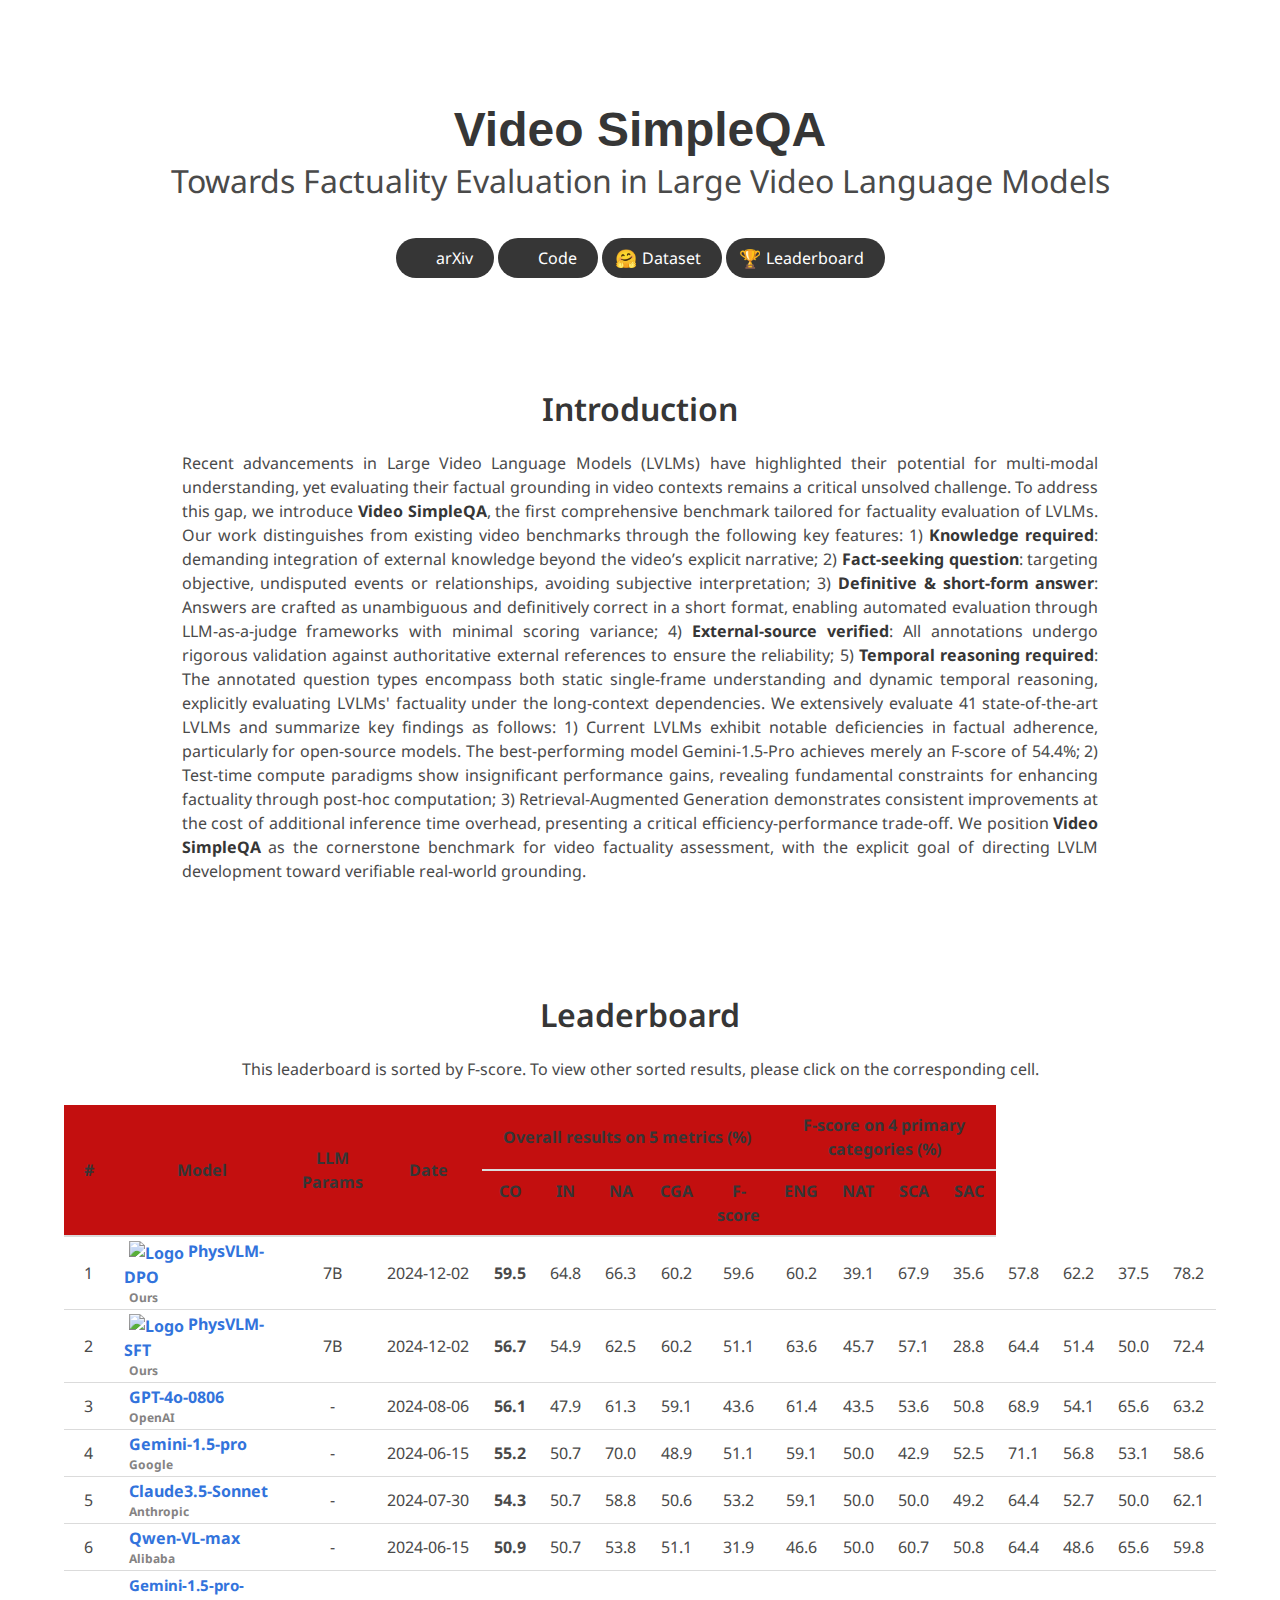
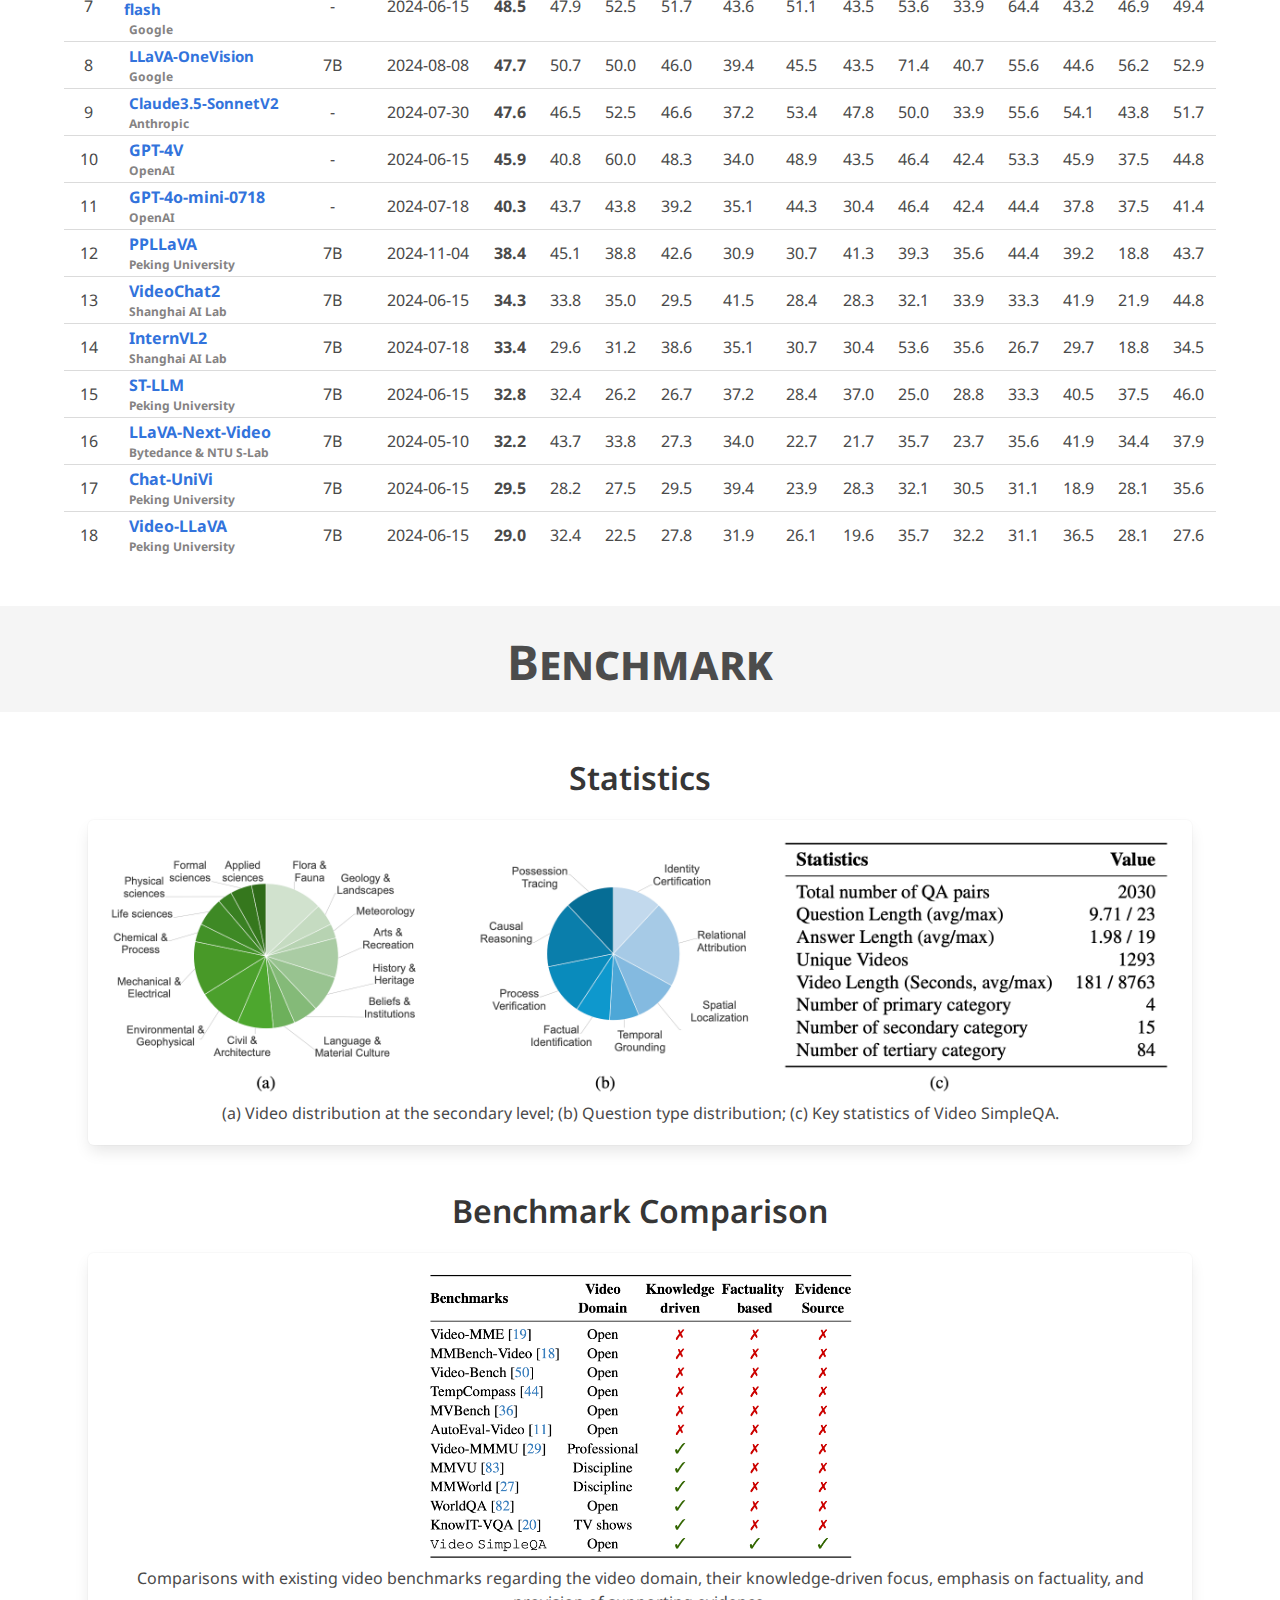
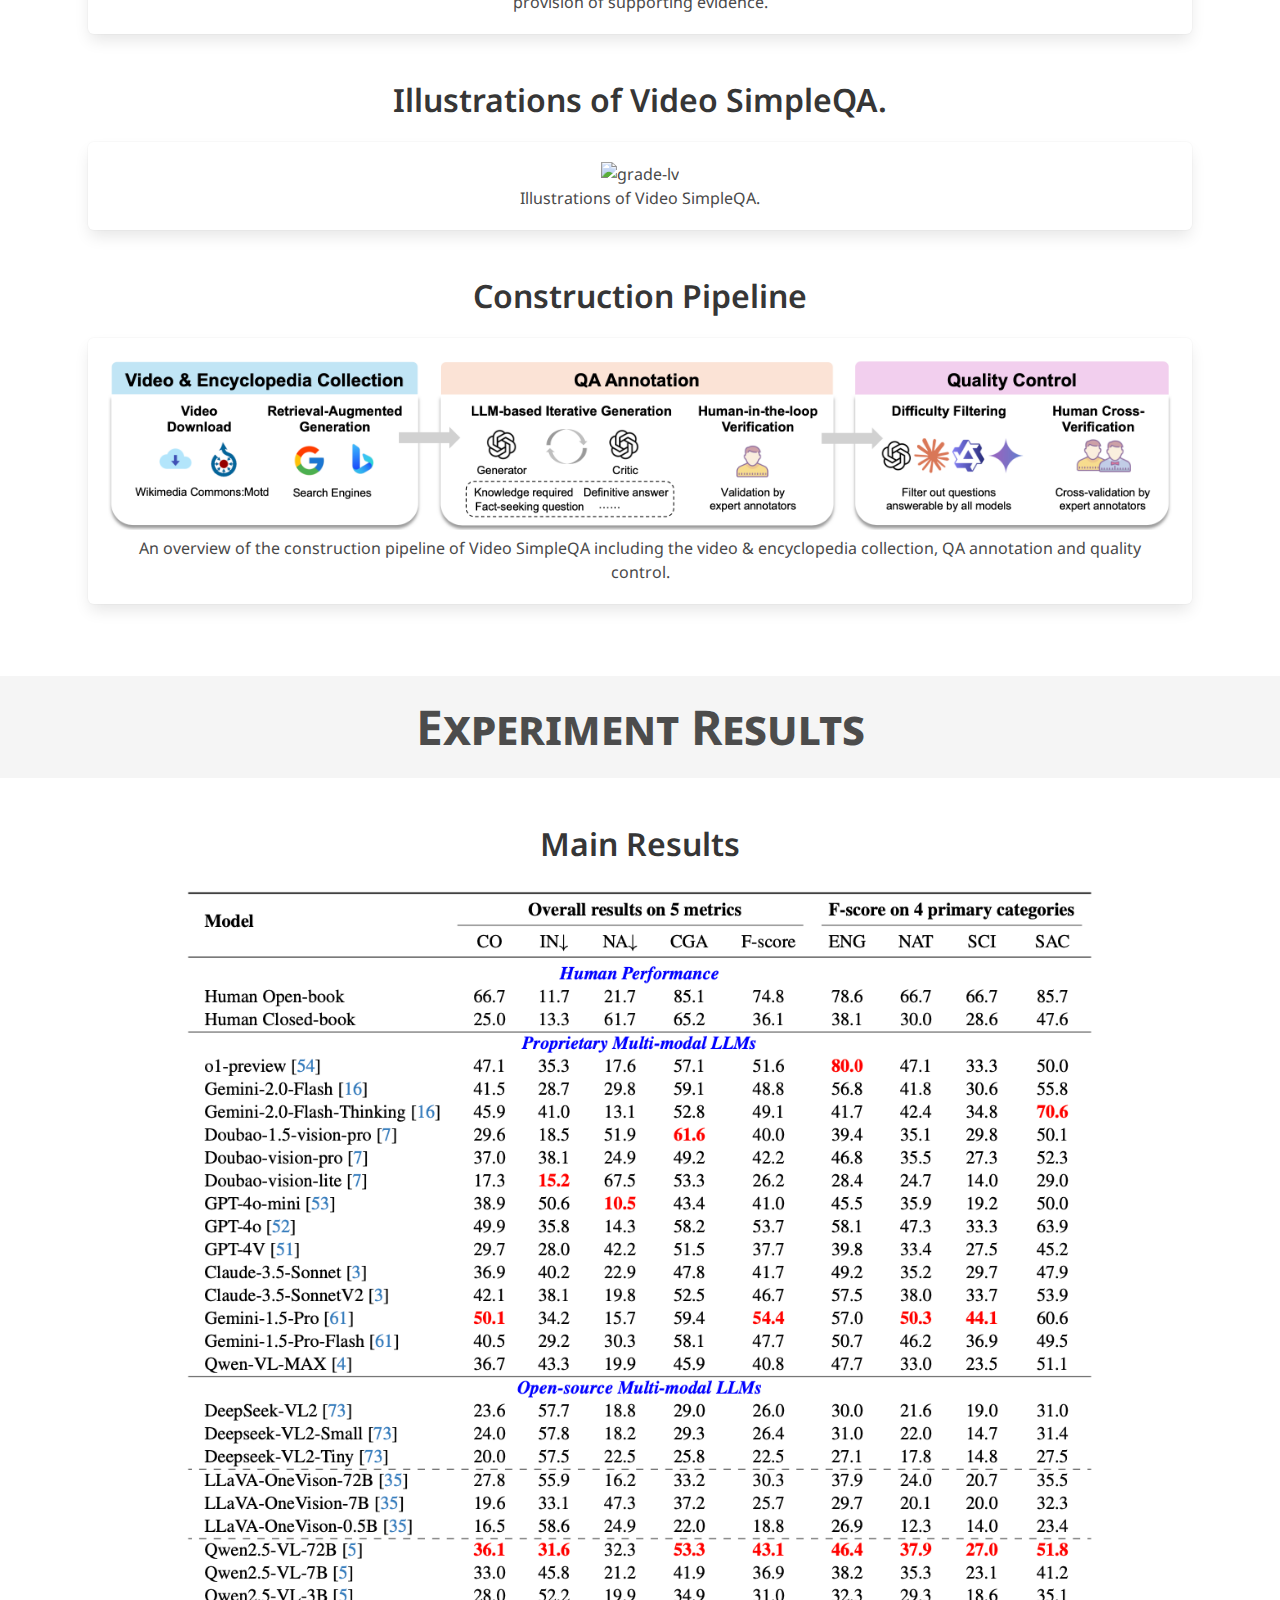
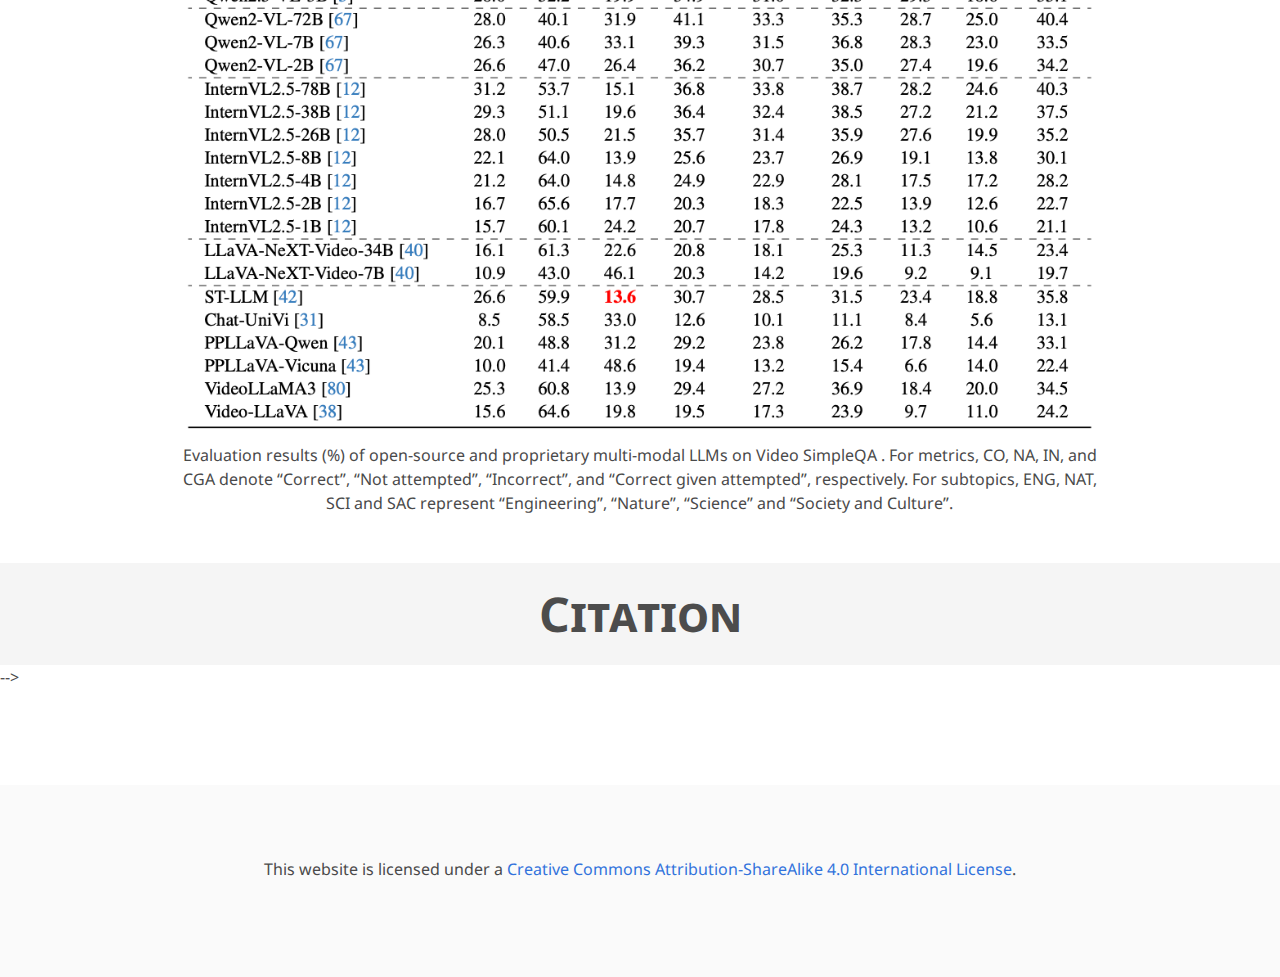
==== index.html @ e90b42a5 "Update" ====
<!DOCTYPE html>
<html>
<head>
  <meta charset="UTF-8">
  <meta name="viewport" content="width=device-width, initial-scale=1.0">
  <title> Video SimpleQA </title>

  <!-- <link rel="icon" href="./static/images/video-mme.png"> -->

  <link href="https://fonts.googleapis.com/css?family=Google+Sans|Noto+Sans|Castoro" rel="stylesheet">

  <link rel="stylesheet" href="./static/css/bulma.min.css">
  <link rel="stylesheet" href="./static/css/bulma-carousel.min.css">
  <link rel="stylesheet" href="./static/css/bulma-slider.min.css">
  <link rel="stylesheet" href="./static/css/fontawesome.all.min.css">
  <link rel="stylesheet" href="https://cdn.jsdelivr.net/gh/jpswalsh/academicons@1/css/academicons.min.css">
  <link rel="stylesheet" href="./static/css/index.css">
  <link rel="stylesheet" href="./static/css/leaderboard.css">
  <link rel="stylesheet" href="./static/css/video-player.css">

  <!-- <link href="https://unpkg.com/tabulator-tables@5.5.2/dist/css/tabulator_bulma.min.css" rel="stylesheet">
  <script type="text/javascript" src="https://unpkg.com/tabulator-tables@5.5.2/dist/js/tabulator.min.js"></script> -->
  <script type="text/javascript" src="static/js/sort-table.js" defer></script>

  <script src="https://ajax.googleapis.com/ajax/libs/jquery/3.5.1/jquery.min.js"></script>
  <script defer src="./static/js/fontawesome.all.min.js"></script>
  <script src="./static/js/bulma-carousel.min.js"></script>
  <script src="./static/js/bulma-slider.min.js"></script>
  <script src="./static/js/explorer-index.js"></script>
  <script src="./static/js/question_card.js"></script>

  <script src="./static/js/leaderboard_testmini.js"></script>  
  <script src="./data/results/output_folders.js" defer></script>
  <script src="./data/results/model_scores.js" defer></script>

  <script src="./visualizer/data/data_public.js" defer></script>

  <script type="text/javascript" src="./static/js/echarts.min.js"></script>
  <script src="./static/js/circle.js"></script>

  <style>
    .no-sort {
        cursor: default;
        pointer-events: none;
        background-image: none !important; /* Remove the sort arrow */
    }
    thead th {
        /* background-color: #f2f2f2; First level header background */
        background-color: #c30f0f;
    }
    .header-level-2 {
        background-color: #e6f7ff; /* Second level header background */
    }
    .header-level-3 {
        background-color: #d9f2d9; /* Third level header background */
    }
    .header-level-4 {
        background-color: #ffcce0; /* Fourth level header background */
    }
  </style>

</head>
<body>

  

<nav class="navbar" role="navigation" aria-label="main navigation">
  <div class="navbar-brand">
    <a role="button" class="navbar-burger" aria-label="menu" aria-expanded="false">
      <span aria-hidden="true"></span>
      <span aria-hidden="true"></span>
      <span aria-hidden="true"></span>
    </a>
  </div>
  <!-- <div class="navbar-menu">
    <div class="navbar-start" style="flex-grow: 1; justify-content: center;">

      <div class="navbar-item has-dropdown is-hoverable">
        <p style="font-size:18px; display: inline; margin-right: -2px; margin-top: 12px;">🔥</p>
        <a class="navbar-link">
          More Research
        </a>
      </div>
    </div>

  </div> -->
</nav>


<section class="hero">
  <div class="hero-body">
    <div class="container is-max-desktop">
      <div class="columns is-centered">
        <div class="column has-text-centered">
          <h1 class="title is-1 publication-title is-bold">
            <!-- <img src="static/images/video-mme.png" style="width:1.6em;vertical-align: middle" alt="Logo"/> -->
            <span class="longdocurl" style="vertical-align: middle">Video SimpleQA</span>
            </h1>
          <h2 class="subtitle is-3 publication-subtitle", style="margin-bottom: 20px;">
            Towards Factuality Evaluation in Large Video Language Models
          </h2>
          
          <!-- <div class="is-size-5 publication-authors", style="width: 80%; margin: 20px auto;", >
            <span class="author-block", style="font-size:24px"><a href="https://github.com/BradyFU/Video-MME">Video-MME Team</a></span>

        </div> -->

          <div class="is-size-5 publication-authors">
            <!-- <span class="author-block"><sup style="color:#6fbf73;">1</sup>USTC,</span>
            <span class="author-block"><sup style="color:#ed4b82">2</sup>XMU,</span>
            <span class="author-block"><sup style="color:#9400D3">3</sup>HKU,</span>
            <span class="author-block"><sup style="color:#ffac33">4</sup>PKU,</span>
            <span class="author-block"><sup style="color:#18acfb">5</sup>CUHK,</span>
            <span class="author-block"><sup style="color:#33ffd6">6</sup>ECNU</span><br> -->
            <!-- <span class="paper-block"><b style="color:#f41c1c">ICLR 2024 Oral</b> (85 in 7304, 1.2%)</span> -->
          </div>

          <div class="column has-text-centered">
            <div class="publication-links">
              <!-- PDF Link. -->
              <span class="link-block">
                <a href="https://videosimpleqa.github.io/"
                   class="external-link button is-normal is-rounded is-dark">
                <!-- <a href="https://lupantech.github.io/papers/arxiv23_mathvista.pdf"
                   class="external-link button is-normal is-rounded is-dark"> -->
                  <span class="icon">
                      <i class="ai ai-arxiv"></i>
                  </span>
                  <span>arXiv</span>
                </a>
              </span>
              <!-- Code Link. -->
              <span class="link-block">
                <a href="https://videosimpleqa.github.io/"
                   class="external-link button is-normal is-rounded is-dark">
                  <span class="icon">
                      <i class="fab fa-github"></i>
                  </span>
                  <span>Code</span>
                  </a>
              </span>
              <!-- Dataset Link. -->
              <span class="link-block">
                <a href="https://huggingface.co/datasets/VideoSimpleQA/VideoSimpleQA"
                   class="external-link button is-normal is-rounded is-dark">
                  <span class="icon">
                      <!-- <i class="far fa-images"></i> -->
                      <p style="font-size:18px">🤗</p>
                  </span>
                  <span>Dataset</span>
                </a>
              </span> 
              <!-- Leaderboard Link. -->
              <span class="link-block">
                <a href="#leaderboard"
                   class="external-link button is-normal is-rounded is-dark">
                  <span class="icon">
                      <p style="font-size:18px">🏆</p>
                  </span>
                  <span>Leaderboard</span>
                </a>
              </span>

            </div>

          </div>
        </div>
      </div>
    </div>
  </div>
</section>


<!-- Introduction -->
<section class="section">
  <div class="container" style="margin-bottom: 2vh;">
    <div class="columns is-centered has-text-centered">
      <div class="column is-four-fifths">
        <h2 class="title is-3">Introduction</h2>
        <div class="content has-text-justified">
          Recent advancements in Large Video Language Models (LVLMs) have highlighted their potential for multi-modal understanding, yet evaluating their factual grounding in video contexts remains a critical unsolved challenge. To address this gap, we introduce <strong>Video SimpleQA</strong>, the first comprehensive benchmark tailored for factuality evaluation of LVLMs. Our work distinguishes from existing video benchmarks through the following key features: 1) <strong>Knowledge required</strong>:  demanding integration of external knowledge beyond the video’s explicit narrative; 2) <strong>Fact-seeking question</strong>: targeting objective, undisputed events or relationships, avoiding subjective interpretation; 3) <strong>Definitive & short-form answer</strong>: Answers are crafted as unambiguous and definitively correct in a short format, enabling automated evaluation through LLM-as-a-judge frameworks with minimal scoring variance; 4) <strong>External-source verified</strong>: All annotations undergo rigorous validation against authoritative external references to ensure the reliability; 5) <strong>Temporal reasoning required</strong>: The annotated question types encompass both static single-frame understanding and dynamic temporal reasoning, explicitly evaluating LVLMs' factuality under the long-context dependencies. We extensively evaluate 41 state-of-the-art LVLMs and summarize key findings as follows: 1) Current LVLMs exhibit notable deficiencies in factual adherence, particularly for open-source models. The best-performing model Gemini-1.5-Pro achieves merely an F-score of 54.4%; 2) Test-time compute paradigms show insignificant performance gains, revealing fundamental constraints for enhancing factuality through post-hoc computation; 3) Retrieval-Augmented Generation demonstrates consistent improvements at the cost of additional inference time overhead, presenting a critical efficiency-performance trade-off. We position <strong>Video SimpleQA</strong> as the cornerstone benchmark for video factuality assessment, with the explicit goal of directing LVLM development toward verifiable real-world grounding.
        </div>
      </div>
    </div>
</div>
</section>

<script>
  document.addEventListener("DOMContentLoaded", function() {
    updateRowNumbers();
    document.querySelector("#results").addEventListener("click", updateRowNumbers);
  });

  function updateRowNumbers() {
    const rows = document.querySelectorAll("#results tbody tr");
    rows.forEach((row, index) => {
      row.querySelector("td").innerText = index + 1;
    });
  }
</script>

<!-- Leaderboard -->
<section class="section">
  <div class="container">
    
    <div class="columns is-centered">
      <div class="column is-full has-text-centered content">

        <h2 class="title is-3" id="leaderboard">Leaderboard</h2>
        <div class="content">
            <p>
              This leaderboard is sorted by F-score. To view other sorted results, please click on the corresponding cell.
            </p>
          </div>

          <table class="js-sort-table" id="results" style="margin-left: auto; margin-right: auto;">
            <thead>
              <tr>
                <th rowspan="2" class="no-sort" style="vertical-align: middle; width: 50px;" data-js-sort-colNum="none"><strong>#</strong></th>
                <th rowspan="2" class="no-sort" style="vertical-align: middle; width: 180px;" data-js-sort-colNum="none"><strong>Model</strong></th>
                <th rowspan="2" class="no-sort" style="vertical-align: middle; width: 50px;" data-js-sort-colNum="none"><strong>LLM <br>Params</strong></th>
                <th rowspan="2" class="no-sort" style="vertical-align: middle; width: 110px;" data-js-sort-colNum="none"><strong>Date</strong></th>
                <th colspan="5" style="vertical-align: middle; width: 300px;" data-js-sort-colNum="none"><strong>Overall results on 5 metrics  (%)</strong></th>
                <th colspan="4" style="vertical-align: middle; width: 300px;" data-js-sort-colNum="none"><strong>F-score on 4 primary categories (%)</strong></th> 
              </tr>
              <tr>
                <th data-js-sort-colNum="4"><strong>CO</strong></th>
                <th data-js-sort-colNum="5"><strong>IN</strong></th>
                <th data-js-sort-colNum="6"><strong>NA</strong></th>
                <th data-js-sort-colNum="7"><strong>CGA</strong></th>
                <th data-js-sort-colNum="8"><strong>F-score</strong></th>
                <th data-js-sort-colNum="9"><strong>ENG</strong></th>
                <th data-js-sort-colNum="10"><strong>NAT</strong></th>
                <th data-js-sort-colNum="11"><strong>SCA</strong></th>
                <th data-js-sort-colNum="12"><strong>SAC</strong></th>
              </tr>
            </thead>
            <tbody>
              <tr>
                <td style="vertical-align: middle;"></td>
                <td style="text-align: left; padding: 2px 10px;">
                  <b class="">
                    <a href="https://github.com/PhysGame/PhysGame" class="ext-link" style="font-size: 16px; margin-left: 5px;">  <img src="static/images/logo2.png" style="width:1.5em;vertical-align: middle" alt="Logo"/> PhysVLM-DPO</a>
                    <p style="font-size: 12px; margin-left: 5px; color: #858383;">Ours</p>
                  </b>
                </td>
                <td style="vertical-align: middle;"> 7B </td>
                <td style="vertical-align: middle;">2024-12-02</td>
                <td style="vertical-align: middle;"><b class="">59.5</b></td>
                <td style="vertical-align: middle;">64.8</td>
                <td style="vertical-align: middle;">66.3</td>
                <td style="vertical-align: middle;">60.2</td>
                <td style="vertical-align: middle;">59.6</td>
                <td style="vertical-align: middle;">60.2</td>
                <td style="vertical-align: middle;">39.1</td> 
                <td style="vertical-align: middle;">67.9</td>
                <td style="vertical-align: middle;">35.6</td>
                <td style="vertical-align: middle;">57.8</td>
                <td style="vertical-align: middle;">62.2</td>
                <td style="vertical-align: middle;">37.5</td>
                <td style="vertical-align: middle;">78.2</td>                                 
              </tr>

              <tr>
                <td style="vertical-align: middle;"></td>
                <td style="text-align: left; padding: 2px 10px;">
                  <b class="">
                    <a href="https://github.com/PhysGame/PhysGame" class="ext-link" style="font-size: 16px; margin-left: 5px;"> <img src="static/images/logo3.png" style="width:1.5em;vertical-align: middle" alt="Logo"/> PhysVLM-SFT</a>
                    <p style="font-size: 12px; margin-left: 5px; color: #858383;">Ours</p>
                  </b>
                </td>
                <td style="vertical-align: middle;"> 7B </td>
                <td style="vertical-align: middle;">2024-12-02</td>
                <td style="vertical-align: middle;"><b class="">56.7</b></td>
                <td style="vertical-align: middle;">54.9</td>
                <td style="vertical-align: middle;">62.5</td>
                <td style="vertical-align: middle;">60.2</td>
                <td style="vertical-align: middle;">51.1</td>
                <td style="vertical-align: middle;">63.6</td>
                <td style="vertical-align: middle;">45.7</td> 
                <td style="vertical-align: middle;">57.1</td>
                <td style="vertical-align: middle;">28.8</td>
                <td style="vertical-align: middle;">64.4</td>
                <td style="vertical-align: middle;">51.4</td>
                <td style="vertical-align: middle;">50.0</td>
                <td style="vertical-align: middle;">72.4</td>                                 
              </tr>

              <tr>
                <td style="vertical-align: middle;"></td>
                <td style="text-align: left; padding: 2px 10px;"><b class=""><a href="https://openai.com/index/hello-gpt-4o/" class="ext-link" style="font-size: 16px; margin-left: 5px;">GPT-4o-0806
                  <p style="font-size: 12px; margin-left: 5px; color: #858383;">OpenAI</p>
                </a></b></td>
                <td style="vertical-align: middle;">- </td>
                <td style="vertical-align: middle;">2024-08-06</td>
                <td style="vertical-align: middle;"><b class="">56.1</b></td>
                <td style="vertical-align: middle;">47.9</td>
                <td style="vertical-align: middle;">61.3</td>
                <td style="vertical-align: middle;">59.1</td>
                <td style="vertical-align: middle;">43.6</td>
                <td style="vertical-align: middle;">61.4</td>
                <td style="vertical-align: middle;">43.5</td> 
                <td style="vertical-align: middle;">53.6</td>
                <td style="vertical-align: middle;">50.8</td>
                <td style="vertical-align: middle;">68.9</td>
                <td style="vertical-align: middle;">54.1</td>
                <td style="vertical-align: middle;">65.6</td>
                <td style="vertical-align: middle;">63.2</td>                          
              </tr>

              <tr>
                <td style="vertical-align: middle;"></td>
                <td style="text-align: left; padding: 2px 10px;"><b class=""><a href="https://storage.googleapis.com/deepmind-media/gemini/gemini_v1_5_report.pdf" class="ext-link" style="font-size: 16px; margin-left: 5px;">Gemini-1.5-pro
                  <p style="font-size: 12px; margin-left: 5px; color: #858383;">Google</p>
                </a></b></td>
                <td style="vertical-align: middle;">- </td>
                <td style="vertical-align: middle;">2024-06-15</td>
                <td style="vertical-align: middle;"><b class="">55.2</b></td>
                <td style="vertical-align: middle;">50.7</td>
                <td style="vertical-align: middle;">70.0</td>
                <td style="vertical-align: middle;">48.9</td>
                <td style="vertical-align: middle;">51.1</td>
                <td style="vertical-align: middle;">59.1</td>
                <td style="vertical-align: middle;">50.0</td> 
                <td style="vertical-align: middle;">42.9</td>
                <td style="vertical-align: middle;">52.5</td>
                <td style="vertical-align: middle;">71.1</td>
                <td style="vertical-align: middle;">56.8</td>
                <td style="vertical-align: middle;">53.1</td>
                <td style="vertical-align: middle;">58.6</td>                          
              </tr>

              <tr>
                <td style="vertical-align: middle;"></td>
                <td style="text-align: left; padding: 2px 10px;">
                  <b class="">
                    <a href="https://www.anthropic.com/news/claude-3-5-sonnet" class="ext-link" style="font-size: 16px; margin-left: 5px;">Claude3.5-Sonnet</a>
                    <p style="font-size: 12px; margin-left: 5px; color: #858383;">Anthropic</p>
                  </b>
                </td>
                <td style="vertical-align: middle;">- </td>
                <td style="vertical-align: middle;">2024-07-30</td>
                <td style="vertical-align: middle;"><b class="">54.3</b></td>
                <td style="vertical-align: middle;">50.7</td>
                <td style="vertical-align: middle;">58.8</td>
                <td style="vertical-align: middle;">50.6</td>
                <td style="vertical-align: middle;">53.2</td>
                <td style="vertical-align: middle;">59.1</td>
                <td style="vertical-align: middle;">50.0</td> 
                <td style="vertical-align: middle;">50.0</td>
                <td style="vertical-align: middle;">49.2</td>
                <td style="vertical-align: middle;">64.4</td>
                <td style="vertical-align: middle;">52.7</td>
                <td style="vertical-align: middle;">50.0</td>
                <td style="vertical-align: middle;">62.1</td>                                 
              </tr>

              <tr>
                <td style="vertical-align: middle;"></td>
                <td style="text-align: left; padding: 2px 10px;">
                  <b class="">
                    <a href="https://github.com/QwenLM/Qwen-VL" class="ext-link" style="font-size: 16px; margin-left: 5px;">Qwen-VL-max</a>
                    <p style="font-size: 12px; margin-left: 5px; color: #858383;">Alibaba</p>
                  </b>
                </td>
                <td style="vertical-align: middle;">- </td>
                <td style="vertical-align: middle;">2024-06-15</td>
                <td style="vertical-align: middle;"><b class="">50.9</b></td>
                <td style="vertical-align: middle;">50.7</td>
                <td style="vertical-align: middle;">53.8</td>
                <td style="vertical-align: middle;">51.1</td>
                <td style="vertical-align: middle;">31.9</td>
                <td style="vertical-align: middle;">46.6</td>
                <td style="vertical-align: middle;">50.0</td> 
                <td style="vertical-align: middle;">60.7</td>
                <td style="vertical-align: middle;">50.8</td>
                <td style="vertical-align: middle;">64.4</td>
                <td style="vertical-align: middle;">48.6</td>
                <td style="vertical-align: middle;">65.6</td>
                <td style="vertical-align: middle;">59.8</td>                                 
              </tr>
          
              <tr>
                <td style="vertical-align: middle;"></td>
                <td style="text-align: left; padding: 2px 10px;">
                  <b class="">
                    <a href="https://storage.googleapis.com/deepmind-media/gemini/gemini_v1_5_report.pdf" class="ext-link" style="font-size: 15px; margin-left: 5px;">Gemini-1.5-pro-flash</a>
                    <p style="font-size: 12px; margin-left: 5px; color: #858383;">Google</p>
                  </b>
                </td>
                <td style="vertical-align: middle;">- </td>
                <td style="vertical-align: middle;">2024-06-15</td>
                <td style="vertical-align: middle;"><b class="">48.5</b></td>
                <td style="vertical-align: middle;">47.9</td>
                <td style="vertical-align: middle;">52.5</td>
                <td style="vertical-align: middle;">51.7</td>
                <td style="vertical-align: middle;">43.6</td>
                <td style="vertical-align: middle;">51.1</td>
                <td style="vertical-align: middle;">43.5</td> 
                <td style="vertical-align: middle;">53.6</td>
                <td style="vertical-align: middle;">33.9</td>
                <td style="vertical-align: middle;">64.4</td>
                <td style="vertical-align: middle;">43.2</td>
                <td style="vertical-align: middle;">46.9</td>
                <td style="vertical-align: middle;">49.4</td>                                 
              </tr>

              <tr>
                <td style="vertical-align: middle;"></td>
                <td style="text-align: left; padding: 2px 10px;">
                  <b class="">
                    <a href="https://arxiv.org/pdf/2408.03326" class="ext-link" style="font-size: 15px; margin-left: 5px;">LLaVA-OneVision</a>
                    <p style="font-size: 12px; margin-left: 5px; color: #858383;">Google</p>
                  </b>
                </td>
                <td style="vertical-align: middle;">7B</td>
                <td style="vertical-align: middle;">2024-08-08</td>
                <td style="vertical-align: middle;"><b class="">47.7</b></td>
                <td style="vertical-align: middle;">50.7</td>
                <td style="vertical-align: middle;">50.0</td>
                <td style="vertical-align: middle;">46.0</td>
                <td style="vertical-align: middle;">39.4</td>
                <td style="vertical-align: middle;">45.5</td>
                <td style="vertical-align: middle;">43.5</td> 
                <td style="vertical-align: middle;">71.4</td>
                <td style="vertical-align: middle;">40.7</td>
                <td style="vertical-align: middle;">55.6</td>
                <td style="vertical-align: middle;">44.6</td>
                <td style="vertical-align: middle;">56.2</td>
                <td style="vertical-align: middle;">52.9</td>                                 
              </tr>

              <tr>
                <td style="vertical-align: middle;"></td>
                <td style="text-align: left; padding: 2px 10px;">
                  <b class="">
                    <a href="https://www.anthropic.com/news/claude-3-5-sonnet" class="ext-link" style="font-size: 15px; margin-left: 5px;">Claude3.5-SonnetV2</a>
                    <p style="font-size: 12px; margin-left: 5px; color: #858383;">Anthropic</p>
                  </b>
                </td>
                <td style="vertical-align: middle;">- </td>
                <td style="vertical-align: middle;">2024-07-30</td>
                <td style="vertical-align: middle;"><b class="">47.6</b></td>
                <td style="vertical-align: middle;">46.5</td>
                <td style="vertical-align: middle;">52.5</td>
                <td style="vertical-align: middle;">46.6</td>
                <td style="vertical-align: middle;">37.2</td>
                <td style="vertical-align: middle;">53.4</td>
                <td style="vertical-align: middle;">47.8</td> 
                <td style="vertical-align: middle;">50.0</td>
                <td style="vertical-align: middle;">33.9</td>
                <td style="vertical-align: middle;">55.6</td>
                <td style="vertical-align: middle;">54.1</td>
                <td style="vertical-align: middle;">43.8</td>
                <td style="vertical-align: middle;">51.7</td>                                 
              </tr>

              <tr>
                <td style="vertical-align: middle;"></td>
                <td style="text-align: left; padding: 2px 10px;">
                  <b class="">
                    <a href="https://openai.com/index/gpt-4v-system-card/" class="ext-link" style="font-size: 16px; margin-left: 5px;">GPT-4V</a>
                    <p style="font-size: 12px; margin-left: 5px; color: #858383;">OpenAI</p>
                  </b>
                </td>
                <td style="vertical-align: middle;">- </td>
                <td style="vertical-align: middle;">2024-06-15</td>
                <td style="vertical-align: middle;"><b class="">45.9</b></td>
                <td style="vertical-align: middle;">40.8</td>
                <td style="vertical-align: middle;">60.0</td>
                <td style="vertical-align: middle;">48.3</td>
                <td style="vertical-align: middle;">34.0</td>
                <td style="vertical-align: middle;">48.9</td>
                <td style="vertical-align: middle;">43.5</td> 
                <td style="vertical-align: middle;">46.4</td>
                <td style="vertical-align: middle;">42.4</td>
                <td style="vertical-align: middle;">53.3</td>
                <td style="vertical-align: middle;">45.9</td>
                <td style="vertical-align: middle;">37.5</td>
                <td style="vertical-align: middle;">44.8</td>                                 
              </tr>

              <tr>
                <td style="vertical-align: middle;"></td>
                <td style="text-align: left; padding: 2px 10px;"><b class=""><a href="https://openai.com/index/hello-gpt-4o/" class="ext-link" style="font-size: 16px; margin-left: 5px;">GPT-4o-mini-0718
                  <p style="font-size: 12px; margin-left: 5px; color: #858383;">OpenAI</p>
                </a></b></td>
                <td style="vertical-align: middle;">- </td>
                <td style="vertical-align: middle;">2024-07-18</td>
                <td style="vertical-align: middle;"><b class="">40.3</b></td>
                <td style="vertical-align: middle;">43.7</td>
                <td style="vertical-align: middle;">43.8</td>
                <td style="vertical-align: middle;">39.2</td>
                <td style="vertical-align: middle;">35.1</td>
                <td style="vertical-align: middle;">44.3</td>
                <td style="vertical-align: middle;">30.4</td> 
                <td style="vertical-align: middle;">46.4</td>
                <td style="vertical-align: middle;">42.4</td>
                <td style="vertical-align: middle;">44.4</td>
                <td style="vertical-align: middle;">37.8</td>
                <td style="vertical-align: middle;">37.5</td>
                <td style="vertical-align: middle;">41.4</td>                          
              </tr>

              <tr>
                <td style="vertical-align: middle;"></td>
                <td style="text-align: left; padding: 2px 10px;"><b class=""><a href="https://github.com/farewellthree/PPLLaVA" class="ext-link" style="font-size: 16px; margin-left: 5px;">PPLLaVA
                  <p style="font-size: 12px; margin-left: 5px; color: #858383;">Peking University</p>
                </a></b></td>
                <td style="vertical-align: middle;">7B </td>
                <td style="vertical-align: middle;">2024-11-04</td>
                <td style="vertical-align: middle;"><b class="">38.4</b></td>
                <td style="vertical-align: middle;">45.1</td>
                <td style="vertical-align: middle;">38.8</td>
                <td style="vertical-align: middle;">42.6</td>
                <td style="vertical-align: middle;">30.9</td>
                <td style="vertical-align: middle;">30.7</td>
                <td style="vertical-align: middle;">41.3</td> 
                <td style="vertical-align: middle;">39.3</td>
                <td style="vertical-align: middle;">35.6</td>
                <td style="vertical-align: middle;">44.4</td>
                <td style="vertical-align: middle;">39.2</td>
                <td style="vertical-align: middle;">18.8</td>
                <td style="vertical-align: middle;">43.7</td>                          
              </tr>

              <tr>
                <td style="vertical-align: middle;"></td>
                <td style="text-align: left; padding: 2px 10px;"><b class=""><a href="https://github.com/OpenGVLab/Ask-Anything/tree/main/video_chat2" class="ext-link" style="font-size: 16px; margin-left: 5px;">VideoChat2
                  <p style="font-size: 12px; margin-left: 5px; color: #858383;">Shanghai AI Lab</p>
                </a></b></td>
                <td style="vertical-align: middle;">7B </td>
                <td style="vertical-align: middle;">2024-06-15</td>
                <td style="vertical-align: middle;"><b class="">34.3</b></td>
                <td style="vertical-align: middle;">33.8</td>
                <td style="vertical-align: middle;">35.0</td>
                <td style="vertical-align: middle;">29.5</td>
                <td style="vertical-align: middle;">41.5</td>
                <td style="vertical-align: middle;">28.4</td>
                <td style="vertical-align: middle;">28.3</td> 
                <td style="vertical-align: middle;">32.1</td>
                <td style="vertical-align: middle;">33.9</td>
                <td style="vertical-align: middle;">33.3</td>
                <td style="vertical-align: middle;">41.9</td>
                <td style="vertical-align: middle;">21.9</td>
                <td style="vertical-align: middle;">44.8</td>                          
              </tr>

              <tr>
                <td style="vertical-align: middle;"></td>
                <td style="text-align: left; padding: 2px 10px;"><b class=""><a href="https://github.com/OpenGVLab/InternVL" class="ext-link" style="font-size: 16px; margin-left: 5px;">InternVL2
                  <p style="font-size: 12px; margin-left: 5px; color: #858383;">Shanghai AI Lab</p>
                </a></b></td>
                <td style="vertical-align: middle;">7B </td>
                <td style="vertical-align: middle;">2024-07-18</td>
                <td style="vertical-align: middle;"><b class="">33.4</b></td>
                <td style="vertical-align: middle;">29.6</td>
                <td style="vertical-align: middle;">31.2</td>
                <td style="vertical-align: middle;">38.6</td>
                <td style="vertical-align: middle;">35.1</td>
                <td style="vertical-align: middle;">30.7</td>
                <td style="vertical-align: middle;">30.4</td> 
                <td style="vertical-align: middle;">53.6</td>
                <td style="vertical-align: middle;">35.6</td>
                <td style="vertical-align: middle;">26.7</td>
                <td style="vertical-align: middle;">29.7</td>
                <td style="vertical-align: middle;">18.8</td>
                <td style="vertical-align: middle;">34.5</td>                          
              </tr>

              <tr>
                <td style="vertical-align: middle;"></td>
                <td style="text-align: left; padding: 2px 10px;"><b class=""><a href="https://github.com/TencentARC/ST-LLM" class="ext-link" style="font-size: 16px; margin-left: 5px;">ST-LLM
                  <p style="font-size: 12px; margin-left: 5px; color: #858383;">Peking University</p>
                </a></b></td>
                <td style="vertical-align: middle;">7B </td>
                <td style="vertical-align: middle;">2024-06-15</td>
                <td style="vertical-align: middle;"><b class="">32.8</b></td>
                <td style="vertical-align: middle;">32.4</td>
                <td style="vertical-align: middle;">26.2</td>
                <td style="vertical-align: middle;">26.7</td>
                <td style="vertical-align: middle;">37.2</td>
                <td style="vertical-align: middle;">28.4</td>
                <td style="vertical-align: middle;">37.0</td> 
                <td style="vertical-align: middle;">25.0</td>
                <td style="vertical-align: middle;">28.8</td>
                <td style="vertical-align: middle;">33.3</td>
                <td style="vertical-align: middle;">40.5</td>
                <td style="vertical-align: middle;">37.5</td>
                <td style="vertical-align: middle;">46.0</td>                          
              </tr>

              <tr>
                <td style="vertical-align: middle;"></td>
                <td style="text-align: left; padding: 2px 10px;"><b class=""><a href="https://huggingface.co/lmms-lab/LLaVA-NeXT-Video-7B" class="ext-link" style="font-size: 16px; margin-left: 5px;">LLaVA-Next-Video
                  <p style="font-size: 12px; margin-left: 5px; color: #858383;">Bytedance & NTU S-Lab</p>
                </a></b></td>
                <td style="vertical-align: middle;">7B</td>
                <td style="vertical-align: middle;">2024-05-10</td>
                <td style="vertical-align: middle;"><b class="">32.2</b></td>
                <td style="vertical-align: middle;">43.7</td>
                <td style="vertical-align: middle;">33.8</td>
                <td style="vertical-align: middle;">27.3</td>
                <td style="vertical-align: middle;">34.0</td>
                <td style="vertical-align: middle;">22.7</td>
                <td style="vertical-align: middle;">21.7</td> 
                <td style="vertical-align: middle;">35.7</td>
                <td style="vertical-align: middle;">23.7</td>
                <td style="vertical-align: middle;">35.6</td>
                <td style="vertical-align: middle;">41.9</td>
                <td style="vertical-align: middle;">34.4</td>
                <td style="vertical-align: middle;">37.9</td>                          
              </tr>

              <tr>
                <td style="vertical-align: middle;"></td>
                <td style="text-align: left; padding: 2px 10px;"><b class=""><a href="https://github.com/PKU-YuanGroup/Chat-UniVi" class="ext-link" style="font-size: 16px; margin-left: 5px;">Chat-UniVi
                  <p style="font-size: 12px; margin-left: 5px; color: #858383;">Peking University</p>
                </a></b></td>
                <td style="vertical-align: middle;">7B</td>
                <td style="vertical-align: middle;">2024-06-15</td>
                <td style="vertical-align: middle;"><b class="">29.5</b></td>
                <td style="vertical-align: middle;">28.2</td>
                <td style="vertical-align: middle;">27.5</td>
                <td style="vertical-align: middle;">29.5</td>
                <td style="vertical-align: middle;">39.4</td>
                <td style="vertical-align: middle;">23.9</td>
                <td style="vertical-align: middle;">28.3</td> 
                <td style="vertical-align: middle;">32.1</td>
                <td style="vertical-align: middle;">30.5</td>
                <td style="vertical-align: middle;">31.1</td>
                <td style="vertical-align: middle;">18.9</td>
                <td style="vertical-align: middle;">28.1</td>
                <td style="vertical-align: middle;">35.6</td>                          
              </tr>

              <tr>
                <td style="vertical-align: middle;"></td>
                <td style="text-align: left; padding: 2px 10px;"><b class=""><a href="https://github.com/PKU-YuanGroup/Video-LLaVA" class="ext-link" style="font-size: 16px; margin-left: 5px;">Video-LLaVA
                  <p style="font-size: 12px; margin-left: 5px; color: #858383;">Peking University</p>
                </a></b></td>
                <td style="vertical-align: middle;">7B</td>
                <td style="vertical-align: middle;">2024-06-15</td>
                <td style="vertical-align: middle;"><b class="">29.0</b></td>
                <td style="vertical-align: middle;">32.4</td>
                <td style="vertical-align: middle;">22.5</td>
                <td style="vertical-align: middle;">27.8</td>
                <td style="vertical-align: middle;">31.9</td>
                <td style="vertical-align: middle;">26.1</td>
                <td style="vertical-align: middle;">19.6</td> 
                <td style="vertical-align: middle;">35.7</td>
                <td style="vertical-align: middle;">32.2</td>
                <td style="vertical-align: middle;">31.1</td>
                <td style="vertical-align: middle;">36.5</td>
                <td style="vertical-align: middle;">28.1</td>
                <td style="vertical-align: middle;">27.6</td>                          
              </tr>

          </tbody>                                                   
        </table> 

        </div>

      </div>
    </div>

  </div>
</section>

<!-- DATASET SECTION -->
<section class="hero is-light is-small">
  <div class="hero-body has-text-centered">
  <h1 class="title is-1 mathvista_other">
    <span class="mathvista_other" style="vertical-align: middle">Benchmark</span>
  </h1>
  </div>
</section>
            
<section class="section">
  <div class="container">
    <!-- Statistics -->
    <div class="columns is-centered">
      <div class="column has-text-centered">
        <h2 class="title is-3">Statistics</h2>
        <div class="box m-5">
          <div class="content has-text-centered">
            <img src="static/img/statistics.png" alt="grade-lv" style="max-width: 100%;"/>
            <p>(a) Video distribution at the secondary level; (b) Question type distribution; (c) Key statistics of Video SimpleQA.
            </p> 
          </div>
        </div>
      </div>
    </div>

    <!-- Benchmark Comparison -->
    <div class="columns is-centered">
      <div class="column has-text-centered">
        <h2 class="title is-3">Benchmark Comparison</h2>
        <div class="box m-5">
          <div class="content has-text-centered">
            <img src="static/img/benchmark_comparison.png" alt="grade-lv" style="max-width: 40%;"/>
            <p>Comparisons with existing video benchmarks regarding the video domain, their knowledge-driven focus, emphasis on factuality, and provision of supporting evidence.
            </p> 
          </div>
        </div>
      </div>
    </div>

    <!-- Knowledge Distribution -->
    <div class="columns is-centered">
      <div class="column has-text-centered">
        <h2 class="title is-3">Illustrations of Video SimpleQA.</h2>
        <div class="box m-5">
          <div class="content has-text-centered">
            <img src="vsqa_data.png" alt="grade-lv" style="max-width: 80%;"/>
            <p>Illustrations of Video SimpleQA.
            </p> 
          </div>
        </div>
      </div>
    </div>




    <!-- Construction Pipeline -->
    <div class="columns is-centered">
      <div class="column has-text-centered">
        <h2 class="title is-3">Construction Pipeline</h2>
        <div class="box m-5">
          <div class="content has-text-centered">
            <img src="static/img/dataPipeline.png" alt="grade-lv" style="max-width: 100%;"/>
            <p>An overview of the construction pipeline of Video SimpleQA including the video & encyclopedia collection, QA annotation and quality control.
            </p> 
          </div>
        </div>
      </div>
    </div>

    


  </div> 
</section>


<!-- RESULTS SECTION -->
<section class="hero is-light is-small">
  <div class="hero-body has-text-centered">
    <h1 class="title is-1 mathvista_other">Experiment Results</h1>
  </div>
</section>

<section class="section">
  <div class="container">

    <div class="columns is-centered has-text-centered">
      <div class="column is-four-fifths" style="width: 80%;">
        <h2 class="title is-3">Main Results</h2>
        <div class="content has-text-justified">
            <img src="static/img/evaluation_results.png" alt="grade-lv" style="width: 100%;"/>
            <p style="text-align: center; margin-left: auto; margin-right: auto; width: 100%;">
              Evaluation results (%) of open-source and proprietary multi-modal LLMs on Video SimpleQA . For metrics, CO, NA, IN, and CGA denote “Correct”, “Not attempted”, “Incorrect”, and “Correct given attempted”, respectively. For subtopics, ENG, NAT, SCI and SAC represent “Engineering”, “Nature”, “Science” and “Society and Culture”.
            </p>
                
    
          
        </div>
      </div> 
    </div>

  </div>
</section>



<section class="hero is-light is-small">
  <div class="hero-body has-text-centered">
    <h1 class="title is-1 mathvista_other" id="citation">Citation</h1>
  </div>
</section> -->

<!-- <section class="section" id="BibTeX">
  <div class="container is-max-desktop content">
    <pre><code>
    @article{anonymous2024longdoc,
      title={LongDocURL: a Comprehensive Multimodal Long Document Benchmark Integrating Understanding, Reasoning, and Locating},
      author={Anonymous Authors},
      journal={none},
      year={2024}
    }
</code></pre>
  </div>
</section> -->


<section class="section">
  <div class="container" style="width: 60%;">
  <style>
      pre {
        background-color: #f4f4f4;
        padding: 5px; /* 调整padding为5px */
        border: 1px solid #ddd;
        border-radius: 5px;
        overflow-x: auto; /* 允许水平滚动 */
    }
    code {
        font-family: Consolas, "Courier New", monospace;
        color: #d63384; /* 代码文本颜色 */
    }
  </style>


  </div>
</section>


<footer class="footer">
  <div class="content has-text-centered">
  </div>
  <div class="columns is-centered">
    <div class="column is-8">
      <div class="content">
        <p style="text-align: center;">
          This website is licensed under a <a rel="license"
                                              href="http://creativecommons.org/licenses/by-sa/4.0/">Creative Commons Attribution-ShareAlike 4.0 International License</a>.
        </p>
      </div>
    </div>
  </div>
</footer>


</body>
</html>
---- static/css/index.css ----
body {
  font-family: 'Noto Sans', sans-serif;
}



.footer .icon-link {
    font-size: 25px;
    color: #000;
}

.link-block a {
    margin-top: 5px;
    margin-bottom: 5px;
}

@font-face {
  font-family: 'CustomFont';
  src: url('../Gilroy Bold Italic.otf') format('truetype');
}

.mathvista_other {
  font-variant: small-caps;
  font-weight: bold;
}

.mathvista {
  /* font-variant: small-caps; */
  font-family: 'CustomFont', sans-serif;
  font-size: 80px;
}

.teaser .hero-body {
  padding-top: 0;
  padding-bottom: 3rem;
}

.teaser {
  font-family: 'Google Sans', sans-serif;
}


.publication-title {
}

.publication-banner {
  max-height: parent;

}

.publication-banner video {
  position: relative;
  left: auto;
  top: auto;
  transform: none;
  object-fit: fit;
}

.publication-header .hero-body {
}

.publication-title {
    font-family: 'Google Sans', sans-serif;
}

.publication-authors {
    font-family: 'Google Sans', sans-serif;
}

.publication-venue {
    color: #555;
    width: fit-content;
    font-weight: bold;
}

.publication-awards {
    color: #ff3860;
    width: fit-content;
    font-weight: bolder;
}

.publication-authors {
}

.publication-authors a {
   color: hsl(204, 86%, 53%) !important;
}

.publication-authors a:hover {
    text-decoration: underline;
}

.author-block {
  display: inline-block;
}

.publication-banner img {
}

.publication-authors {
  /*color: #4286f4;*/
}

.publication-video {
    position: relative;
    width: 100%;
    height: 0;
    padding-bottom: 56.25%;

    overflow: hidden;
    border-radius: 10px !important;
}

.publication-video iframe {
    position: absolute;
    top: 0;
    left: 0;
    width: 100%;
    height: 100%;
}

.publication-body img {
}

.results-carousel {
  overflow: hidden;
}

/* .results-carousel .item {
  margin: 20px;
  overflow: hidden;
  border: 1px solid #bbb;
  border-radius: 10px;
  padding: 5px;
  font-size: 0;
} */

.stats-image {
  max-height: 250px;
}

#org-banners {
  display:flex;
  flex-direction: row;
  justify-content: center;
  align-items: center;
  flex-wrap: wrap;
}

.org-banner {
  /* margin: 5px; */
  max-width: 100%;
  height: 6em;
  margin: 10px;
  padding: 10px;
}

@media screen and (max-width: 768px) {
  #org-banners {
    flex-direction: column;
    justify-content: space-around;
  }
}
---- static/css/video-player.css ----
.video-player {
  position: relative;
  width: 90%; /* 或您希望的最大宽度 */
  margin: 0 auto; /* 居中显示 */
  margin-bottom: 20px;
}

.video-wrapper {
  position: relative;
  padding-top: 56.25%; /* 16:9 Aspect Ratio */
}

.video-js {
  position: absolute;
  top: 0;
  left: 0;
  width: 100% !important;
  height: auto !important;
}

/* 自定义播放按钮 */
.play-button {
  position: absolute;
  top: 50%;
  left: 50%;
  transform: translate(-50%, -50%);
  cursor: pointer;
  background-color: rgba(255, 60, 60, 0.8); /* 半透明红色背景 */
  border-radius: 50%; /* 圆形按钮 */
  width: 60px; /* 按钮宽度 */
  height: 60px; /* 按钮高度 */
  display: flex;
  justify-content: center;
  align-items: center;
  box-shadow: 0px 2px 10px rgba(0, 0, 0, 0.2); /* 添加阴影 */
  transition: all 0.3s ease; /* 添加过渡效果 */
}

.play-button:hover {
  background-color: rgba(255, 60, 60, 1); /* 鼠标悬停时的背景颜色 */
  box-shadow: 0px 2px 15px rgba(0, 0, 0, 0.3); /* 鼠标悬停时的阴影 */
}

.play-button::before {
  content: "\25BA"; /* 使用一个不同的Unicode播放图标 */
  font-size: 24px;
  color: #ffffff; /* 图标颜色改为白色 */
  text-shadow: 0px 2px 5px rgba(0, 0, 0, 0.2); /* 添加文字阴影 */
  transition: all 0.3s ease; /* 添加过渡效果 */
  line-height: 60px; /* 调整图标的垂直位置 */
  letter-spacing: -3px; /* 调整图标的水平位置 */
}

.play-button-2 {
  position: absolute;
  top: 50%;
  left: 50%;
  transform: translate(-50%, -50%);
  cursor: pointer;
  background-color: rgba(255, 60, 60, 0.8); /* 半透明红色背景 */
  border-radius: 50%; /* 圆形按钮 */
  width: 60px; /* 按钮宽度 */
  height: 60px; /* 按钮高度 */
  display: flex;
  justify-content: center;
  align-items: center;
  box-shadow: 0px 2px 10px rgba(0, 0, 0, 0.2); /* 添加阴影 */
  transition: all 0.3s ease; /* 添加过渡效果 */
}

.play-button-2:hover {
  background-color: rgba(255, 60, 60, 1); /* 鼠标悬停时的背景颜色 */
  box-shadow: 0px 2px 15px rgba(0, 0, 0, 0.3); /* 鼠标悬停时的阴影 */
}

.play-button-2::before {
  content: "\25BA"; /* 使用一个不同的Unicode播放图标 */
  font-size: 24px;
  color: #ffffff; /* 图标颜色改为白色 */
  text-shadow: 0px 2px 5px rgba(0, 0, 0, 0.2); /* 添加文字阴影 */
  transition: all 0.3s ease; /* 添加过渡效果 */
  line-height: 60px; /* 调整图标的垂直位置 */
  letter-spacing: -3px; /* 调整图标的水平位置 */
}

.play-button-2:hover::before {
  color: #eeeeee; /* 鼠标悬停时的图标颜色 */
  text-shadow: 0px 2px 8px rgba(0, 0, 0, 0.3); /* 鼠标悬停时的文字阴影 */
}

/* 媒体控件样式 */
.video-js .vjs-control-bar {
  background-color: rgba(0, 0, 0, 0.5); /* 半透明黑色背景 */
  color: #fff; /* 控件文字颜色 */
}

.video-duration {
  font-family: Arial, sans-serif;
  line-height: 1.25;
}
.video-duration p {
  margin: 0.5em 0;
}
.video-duration strong {
  color: #2c3e50;
}

.btn-basic-1 {
  background-color: #69a8b2;
  color: white;
  border: none;
  padding: 4px 8px;
  font-size: 12px;
  border-radius: 5px;
  cursor: pointer;
  transition: background-color 0.3s;
  margin-right: 100px; /* 调整外边距 */
}
.btn-basic-1:hover {
  background-color: #3e9aa8;
}

.btn-basic-2 {
  background-color: #69a8b2;
  color: white;
  border: none;
  padding: 4px 8px;
  font-size: 12px;
  border-radius: 5px;
  cursor: pointer;
  transition: background-color 0.3s;
  display: inline-block; /* 使按钮在同一行显示 */
  margin-right: 135px; /* 添加右边距 */
}
.btn-basic-2:hover {
  background-color: #3e9aa8;
}

.btn-basic-3 {
  background-color: #cbcbc4;
  color: white;
  border: none;
  padding: 4px 8px;
  font-size: 12px;
  border-radius: 5px;
  cursor: pointer;
  transition: background-color 0.3s;
  display: inline-block; /* 使按钮在同一行显示 */
  margin-right: 168px; /* 添加右边距 */
}
.btn-basic-3:hover {
  background-color: #989890;
}

.btn-basic-4 {
  background-color: #3d81d9;
  color: white;
  border: none;
  padding: 4px 8px;
  font-size: 12px;
  border-radius: 5px;
  cursor: pointer;
  transition: background-color 0.3s;
  display: inline-block; /* 使按钮在同一行显示 */
  margin-right: 158px; /* 添加右边距 */
}
.btn-basic-4:hover {
  background-color: #1769d3;
}

.btn-basic-5 {
  background-color: #89b1aa;
  color: white;
  border: none;
  padding: 4px 8px;
  font-size: 12px;
  border-radius: 5px;
  cursor: pointer;
  transition: background-color 0.3s;
  display: inline-block; /* 使按钮在同一行显示 */
  margin-right: 42px; /* 添加右边距 */
}
.btn-basic-5:hover {
  background-color: #63a499;
}

.container-wrapper {
  display: grid; /* 使用grid布局 */
  grid-template-columns: 1fr; /* 调整列布局比例，右边列稍大 */
  gap: 0px; /* 设置两个div之间的间距 */
  align-items: center; /* 垂直对齐方式 */
  justify-content: center; /* 水平居中对齐 */
  margin: auto; /* 确保容器相对于页面居中 */
  max-width: 1600px; /* 设置一个最大宽度，防止容器过宽 */
  margin-top: 0px;
  margin-bottom: 0px;
}

#container {
  height: 100%;
  margin-left: 150px;
}

#circle {
  height: 80%;
  margin-left: 150px;
}

#image-container {
  /* height: 620px; */
  height: 320px;
  display: flex;
  align-items: center; /* 垂直居中对齐 */
  justify-content: center; /* 水平居中对齐 */
}

#image-container img {
  max-width: 80%; /* 增大图片在容器内的最大宽度 */
  height: auto; /* 保持图片比例 */
  margin-right: 50px; /* 调整右边距 */
}

.btn-basic-6 {
  background-color: #69a8b2;
  color: white;
  border: none;
  padding: 4px 8px;
  font-size: 12px;
  border-radius: 5px;
  cursor: pointer;
  transition: background-color 0.3s;
  margin-right: 260px; /* 调整外边距 */
}
.btn-basic-6:hover {
  background-color: #3e9aa8;
}

.btn-basic-7 {
  background-color: #69a8b2;
  color: white;
  border: none;
  padding: 4px 8px;
  font-size: 12px;
  border-radius: 5px;
  cursor: pointer;
  transition: background-color 0.3s;
  display: inline-block; /* 使按钮在同一行显示 */
  margin-right: 122px; /* 添加右边距 */
}
.btn-basic-7:hover {
  background-color: #3e9aa8;
}

.btn-basic-8 {
  background-color: #cbcbc4;
  color: white;
  border: none;
  padding: 4px 8px;
  font-size: 12px;
  border-radius: 5px;
  cursor: pointer;
  transition: background-color 0.3s;
  display: inline-block; /* 使按钮在同一行显示 */
  margin-right: 120px; /* 添加右边距 */
}
.btn-basic-8:hover {
  background-color: #989890;
}

.btn-basic-9 {
  background-color: #dcaf80;
  color: white;
  border: none;
  padding: 4px 8px;
  font-size: 12px;
  border-radius: 5px;
  cursor: pointer;
  transition: background-color 0.3s;
  display: inline-block; /* 使按钮在同一行显示 */
  margin-right: 120px; /* 添加右边距 */
}
.btn-basic-9:hover {
  background-color: #d59550;
}

.btn-basic-10 {
  background-color: #a6c3dd;
  color: white;
  border: none;
  padding: 4px 8px;
  font-size: 12px;
  border-radius: 5px;
  cursor: pointer;
  transition: background-color 0.3s;
  display: inline-block; /* 使按钮在同一行显示 */
  margin-right: -30px; /* 添加右边距 */
}
.btn-basic-10:hover {
  background-color: #7bb0df;
}
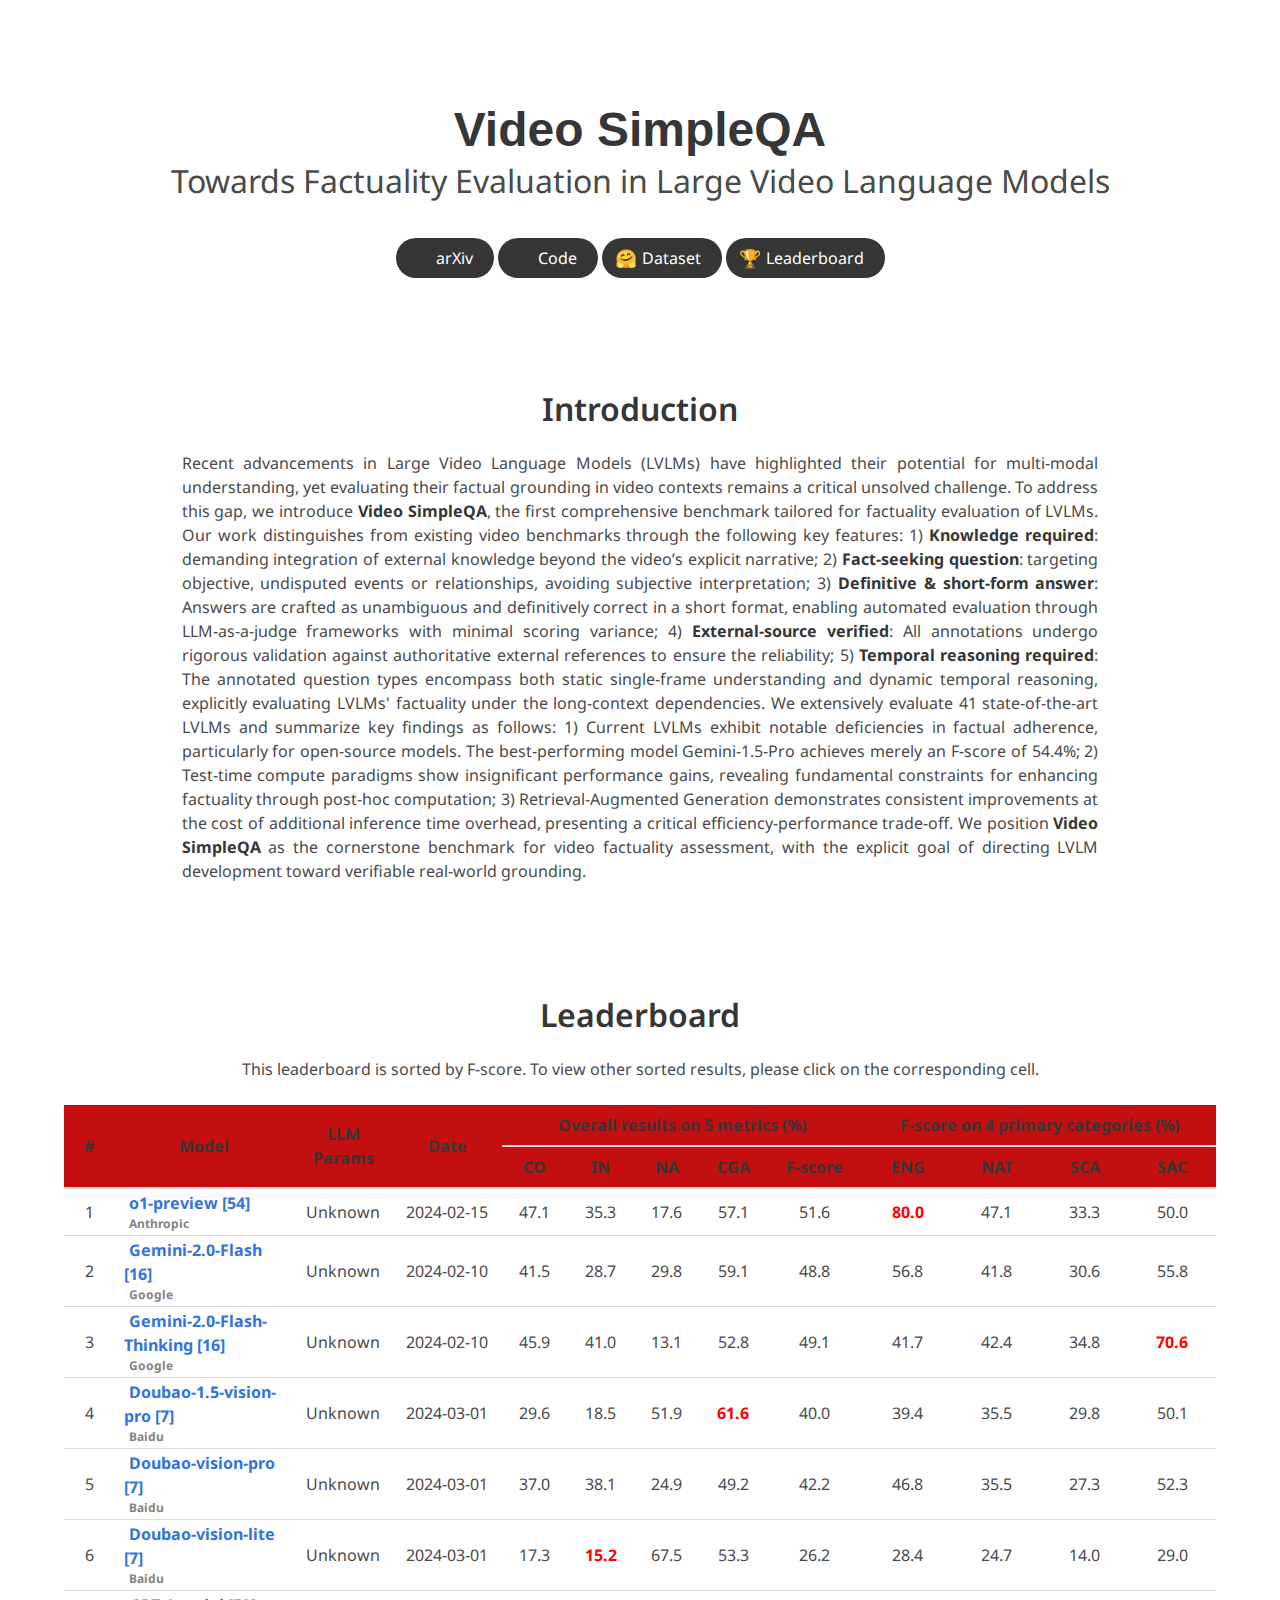
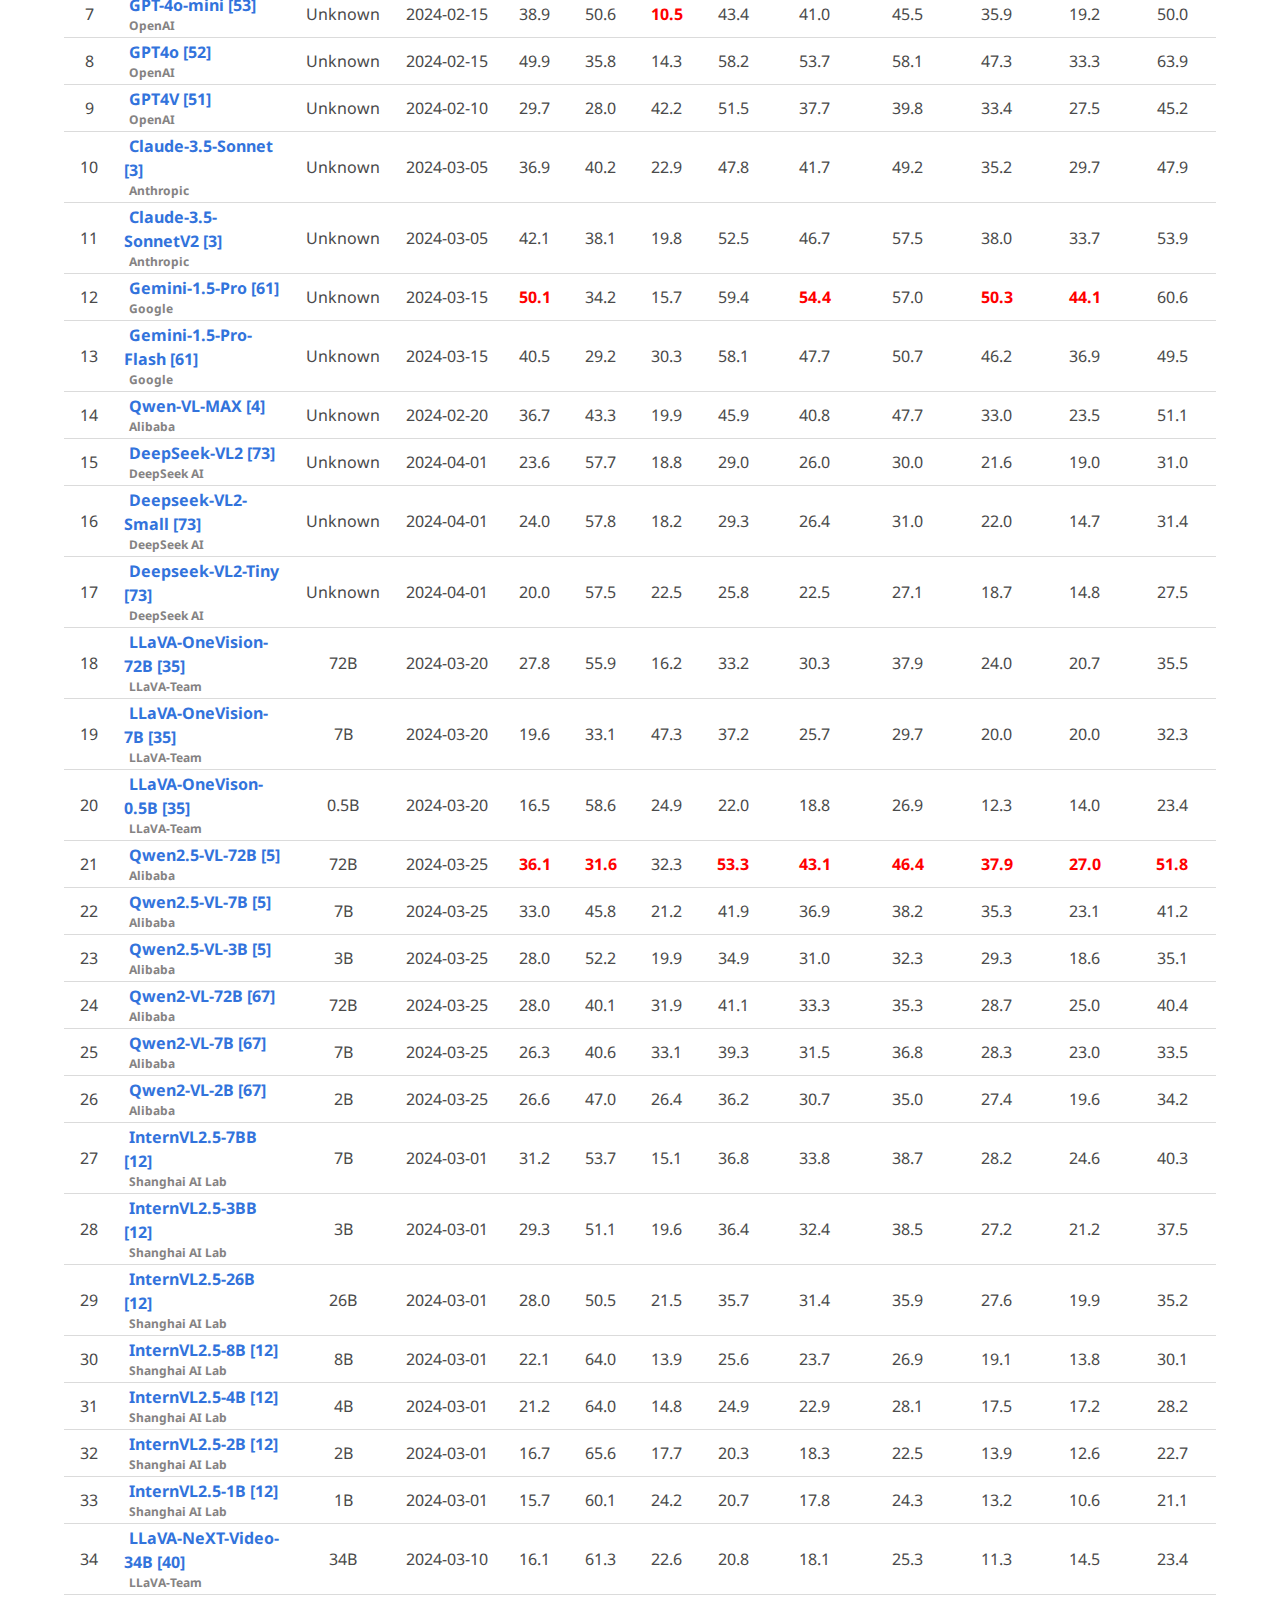
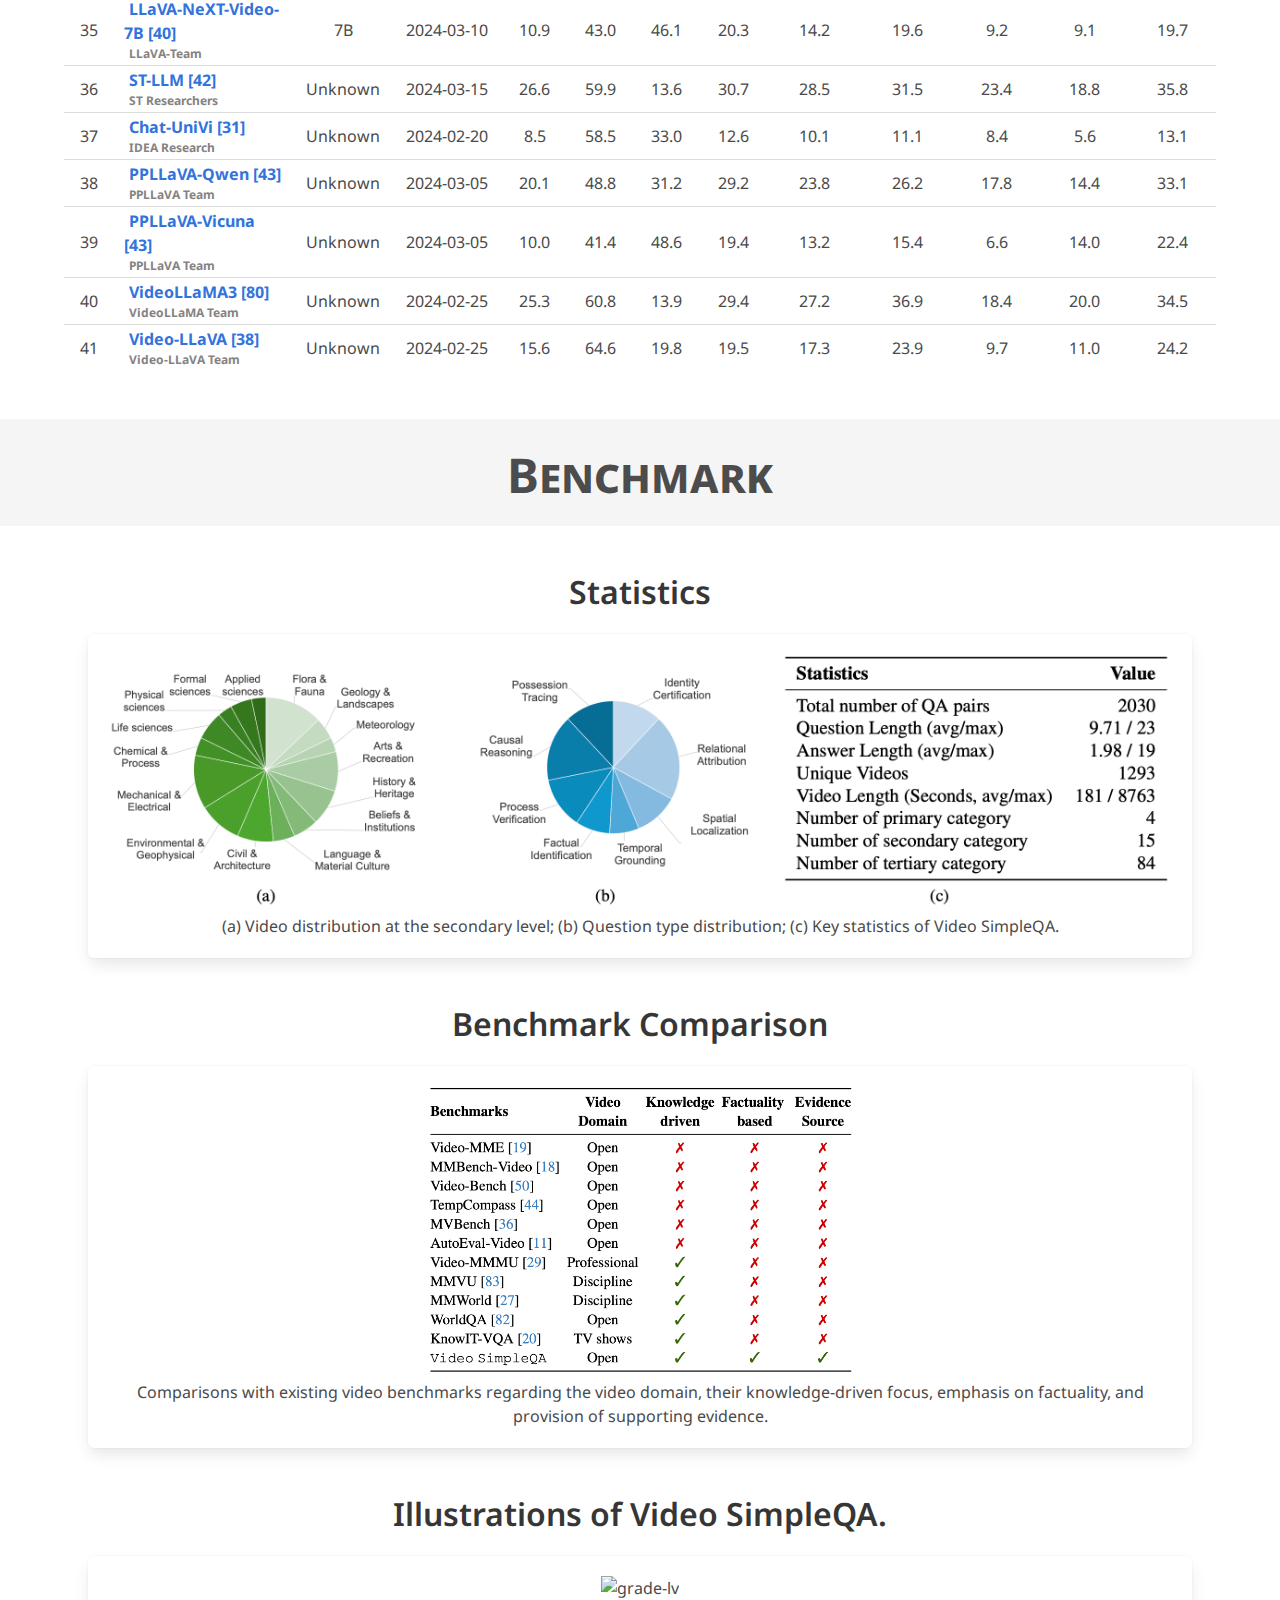
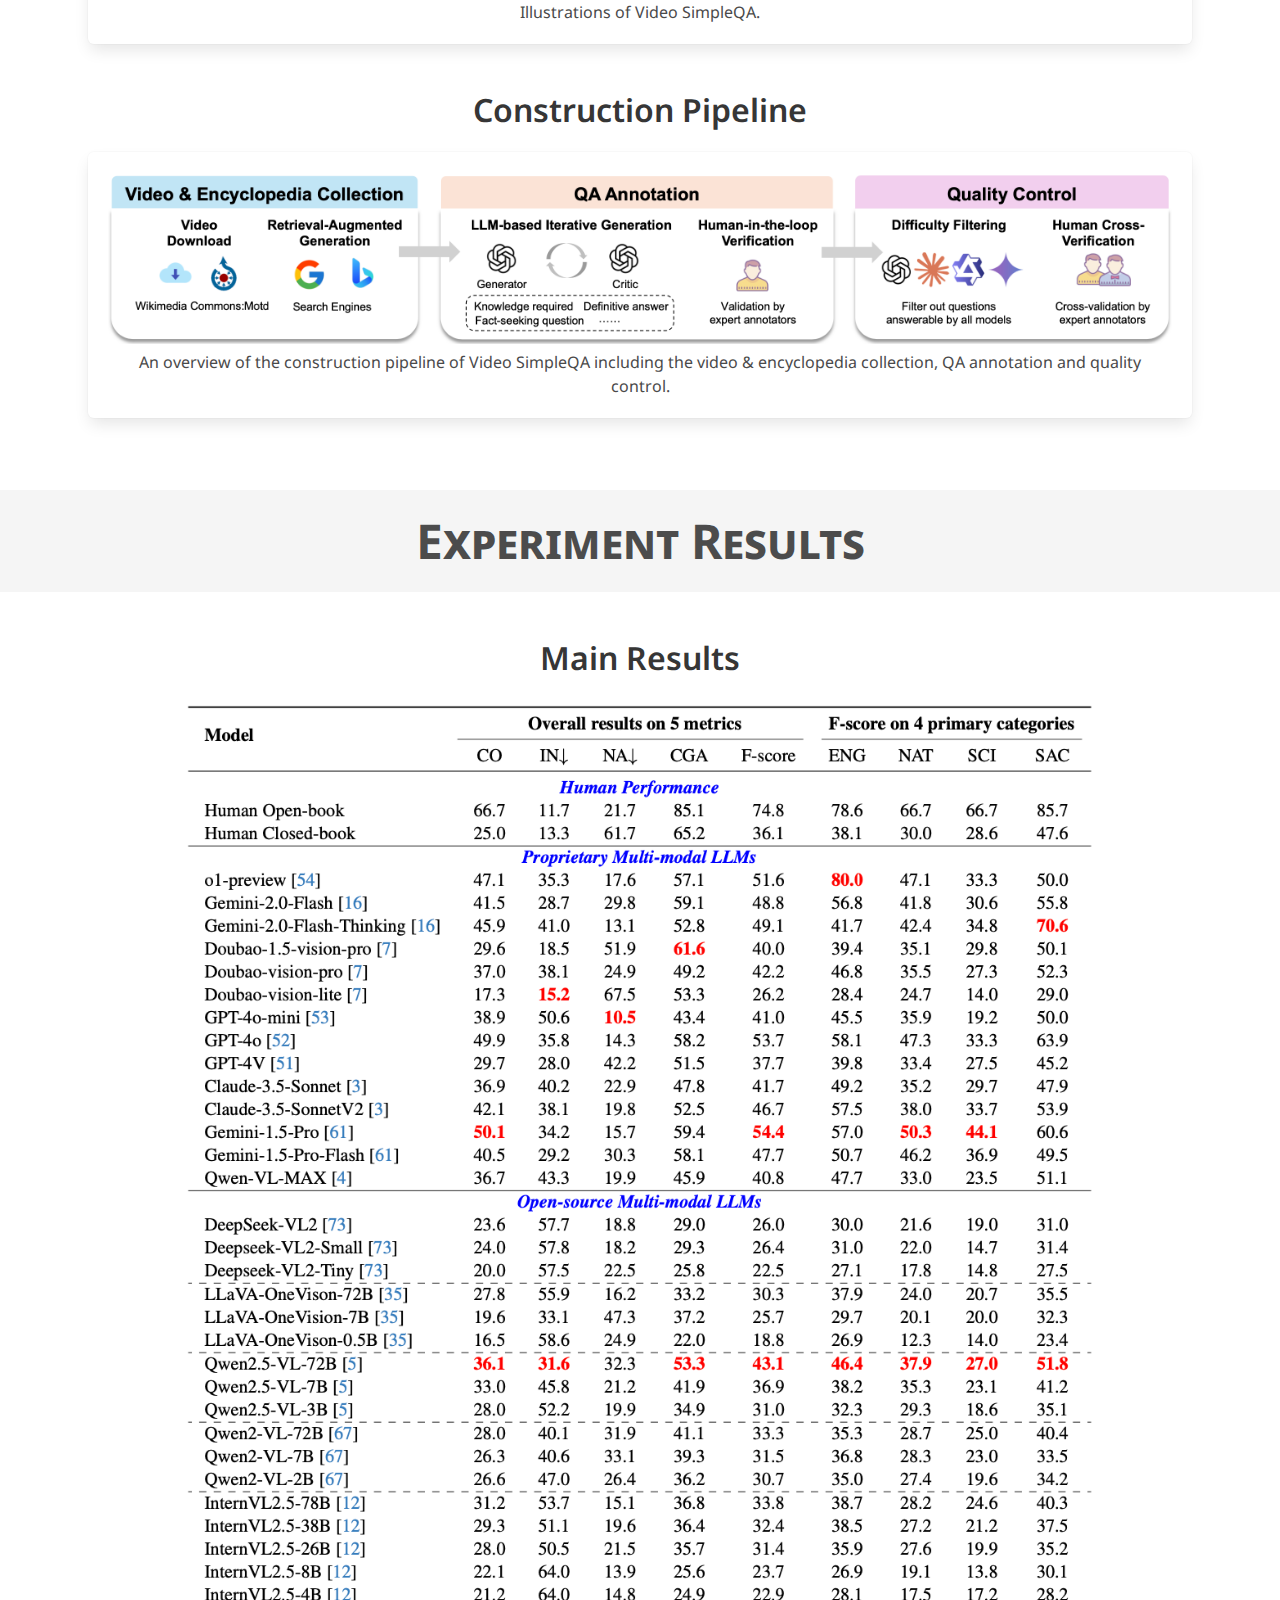
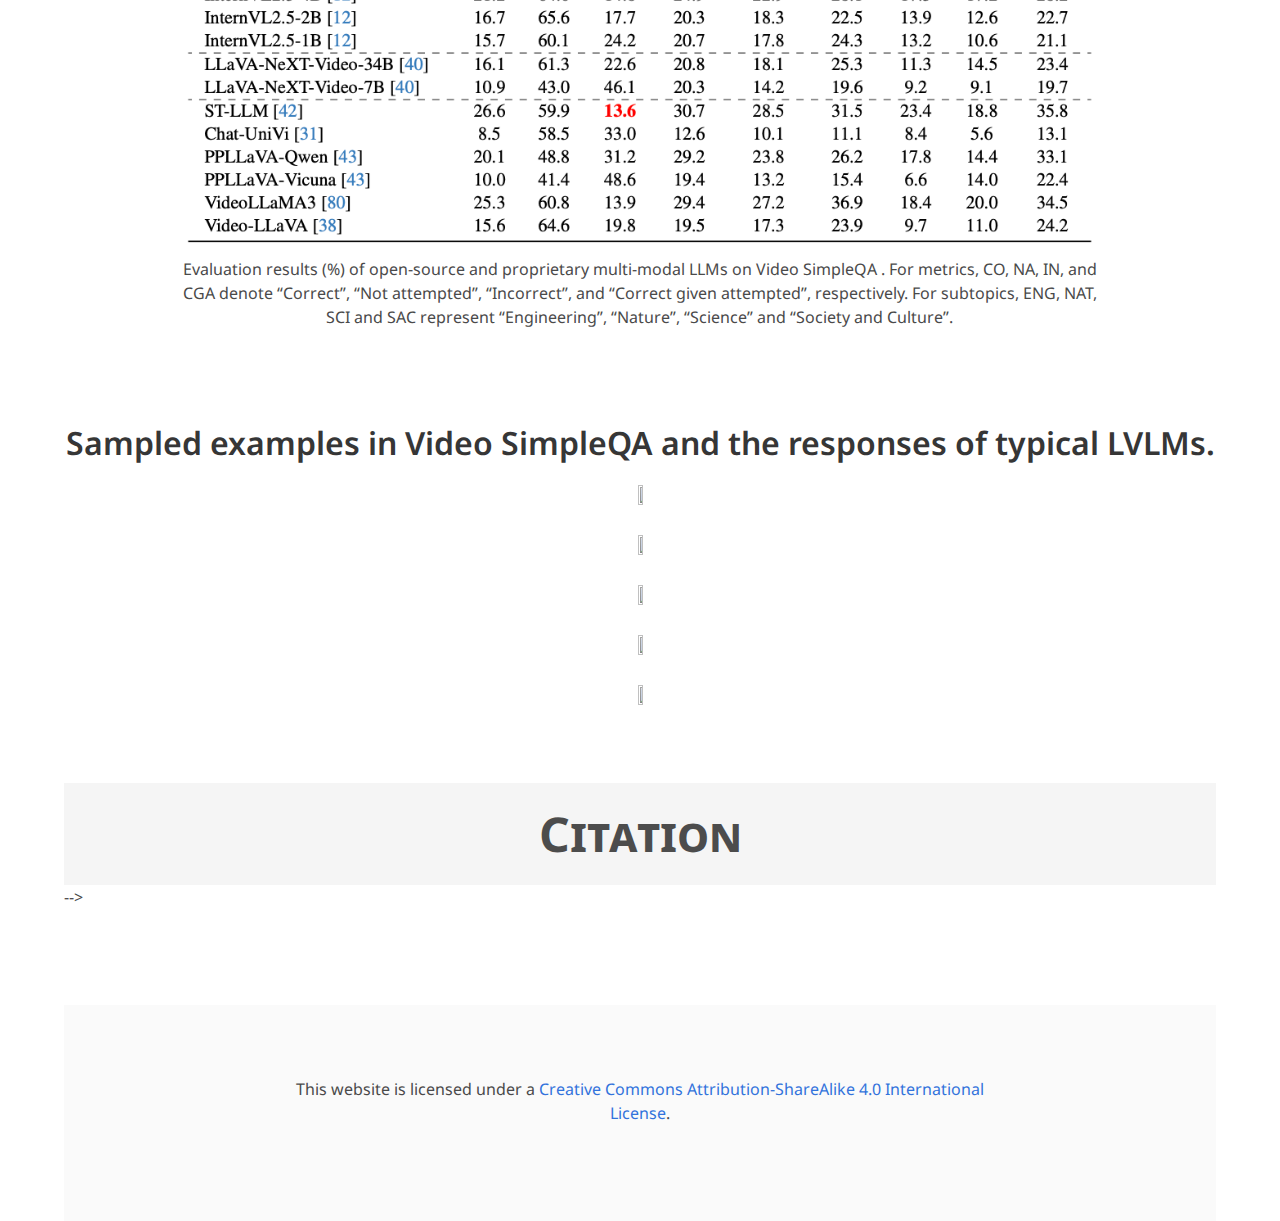
==== commit 13c10d76: "Update" ====
--- a/index.html
+++ b/index.html
@@ -235,429 +235,829 @@
                 <th data-js-sort-colNum="12"><strong>SAC</strong></th>
               </tr>
             </thead>
-            <tbody>
-              <tr>
-                <td style="vertical-align: middle;"></td>
-                <td style="text-align: left; padding: 2px 10px;">
-                  <b class="">
-                    <a href="https://github.com/PhysGame/PhysGame" class="ext-link" style="font-size: 16px; margin-left: 5px;">  <img src="static/images/logo2.png" style="width:1.5em;vertical-align: middle" alt="Logo"/> PhysVLM-DPO</a>
-                    <p style="font-size: 12px; margin-left: 5px; color: #858383;">Ours</p>
-                  </b>
-                </td>
-                <td style="vertical-align: middle;"> 7B </td>
-                <td style="vertical-align: middle;">2024-12-02</td>
-                <td style="vertical-align: middle;"><b class="">59.5</b></td>
-                <td style="vertical-align: middle;">64.8</td>
-                <td style="vertical-align: middle;">66.3</td>
-                <td style="vertical-align: middle;">60.2</td>
-                <td style="vertical-align: middle;">59.6</td>
-                <td style="vertical-align: middle;">60.2</td>
-                <td style="vertical-align: middle;">39.1</td> 
-                <td style="vertical-align: middle;">67.9</td>
-                <td style="vertical-align: middle;">35.6</td>
-                <td style="vertical-align: middle;">57.8</td>
-                <td style="vertical-align: middle;">62.2</td>
-                <td style="vertical-align: middle;">37.5</td>
-                <td style="vertical-align: middle;">78.2</td>                                 
-              </tr>
-
-              <tr>
-                <td style="vertical-align: middle;"></td>
-                <td style="text-align: left; padding: 2px 10px;">
-                  <b class="">
-                    <a href="https://github.com/PhysGame/PhysGame" class="ext-link" style="font-size: 16px; margin-left: 5px;"> <img src="static/images/logo3.png" style="width:1.5em;vertical-align: middle" alt="Logo"/> PhysVLM-SFT</a>
-                    <p style="font-size: 12px; margin-left: 5px; color: #858383;">Ours</p>
-                  </b>
-                </td>
-                <td style="vertical-align: middle;"> 7B </td>
-                <td style="vertical-align: middle;">2024-12-02</td>
-                <td style="vertical-align: middle;"><b class="">56.7</b></td>
-                <td style="vertical-align: middle;">54.9</td>
-                <td style="vertical-align: middle;">62.5</td>
-                <td style="vertical-align: middle;">60.2</td>
-                <td style="vertical-align: middle;">51.1</td>
-                <td style="vertical-align: middle;">63.6</td>
-                <td style="vertical-align: middle;">45.7</td> 
-                <td style="vertical-align: middle;">57.1</td>
-                <td style="vertical-align: middle;">28.8</td>
-                <td style="vertical-align: middle;">64.4</td>
-                <td style="vertical-align: middle;">51.4</td>
-                <td style="vertical-align: middle;">50.0</td>
-                <td style="vertical-align: middle;">72.4</td>                                 
-              </tr>
-
-              <tr>
-                <td style="vertical-align: middle;"></td>
-                <td style="text-align: left; padding: 2px 10px;"><b class=""><a href="https://openai.com/index/hello-gpt-4o/" class="ext-link" style="font-size: 16px; margin-left: 5px;">GPT-4o-0806
+            <!-- Proprietary Multi-modal LLMs section -->
+            <tr>
+              <td style="vertical-align: middle;">1</td>
+              <td style="text-align: left; padding: 2px 10px;">
+                <b class="">
+                  <a href="https://example.com/o1-preview" class="ext-link" style="font-size: 16px; margin-left: 5px;">o1-preview [54]</a>
+                  <p style="font-size: 12px; margin-left: 5px; color: #858383;">Anthropic</p>
+                </b>
+              </td>
+              <td style="vertical-align: middle;">Unknown</td>
+              <td style="vertical-align: middle;">2024-02-15</td>
+              <td style="vertical-align: middle;">47.1</td>
+              <td style="vertical-align: middle;">35.3</td>
+              <td style="vertical-align: middle;">17.6</td>
+              <td style="vertical-align: middle;">57.1</td>
+              <td style="vertical-align: middle;">51.6</td>
+              <td style="vertical-align: middle;"><b style="color: red;">80.0</b></td>
+              <td style="vertical-align: middle;">47.1</td>
+              <td style="vertical-align: middle;">33.3</td>
+              <td style="vertical-align: middle;">50.0</td>
+            </tr>
+            <tr>
+              <td style="vertical-align: middle;">2</td>
+              <td style="text-align: left; padding: 2px 10px;">
+                <b class="">
+                  <a href="https://example.com/gemini" class="ext-link" style="font-size: 16px; margin-left: 5px;">Gemini-2.0-Flash [16]</a>
+                  <p style="font-size: 12px; margin-left: 5px; color: #858383;">Google</p>
+                </b>
+              </td>
+              <td style="vertical-align: middle;">Unknown</td>
+              <td style="vertical-align: middle;">2024-02-10</td>
+              <td style="vertical-align: middle;">41.5</td>
+              <td style="vertical-align: middle;">28.7</td>
+              <td style="vertical-align: middle;">29.8</td>
+              <td style="vertical-align: middle;">59.1</td>
+              <td style="vertical-align: middle;">48.8</td>
+              <td style="vertical-align: middle;">56.8</td>
+              <td style="vertical-align: middle;">41.8</td>
+              <td style="vertical-align: middle;">30.6</td>
+              <td style="vertical-align: middle;">55.8</td>
+            </tr>
+            <tr>
+              <td style="vertical-align: middle;">3</td>
+              <td style="text-align: left; padding: 2px 10px;">
+                <b class="">
+                  <a href="https://example.com/gemini" class="ext-link" style="font-size: 16px; margin-left: 5px;">Gemini-2.0-Flash-Thinking [16]</a>
+                  <p style="font-size: 12px; margin-left: 5px; color: #858383;">Google</p>
+                </b>
+              </td>
+              <td style="vertical-align: middle;">Unknown</td>
+              <td style="vertical-align: middle;">2024-02-10</td>
+              <td style="vertical-align: middle;">45.9</td>
+              <td style="vertical-align: middle;">41.0</td>
+              <td style="vertical-align: middle;">13.1</td>
+              <td style="vertical-align: middle;">52.8</td>
+              <td style="vertical-align: middle;">49.1</td>
+              <td style="vertical-align: middle;">41.7</td>
+              <td style="vertical-align: middle;">42.4</td>
+              <td style="vertical-align: middle;">34.8</td>
+              <td style="vertical-align: middle;"><b style="color: red;">70.6</b></td>
+            </tr>
+            <tr>
+              <td style="vertical-align: middle;">4</td>
+              <td style="text-align: left; padding: 2px 10px;">
+                <b class="">
+                  <a href="https://example.com/doubao" class="ext-link" style="font-size: 16px; margin-left: 5px;">Doubao-1.5-vision-pro [7]</a>
+                  <p style="font-size: 12px; margin-left: 5px; color: #858383;">Baidu</p>
+                </b>
+              </td>
+              <td style="vertical-align: middle;">Unknown</td>
+              <td style="vertical-align: middle;">2024-03-01</td>
+              <td style="vertical-align: middle;">29.6</td>
+              <td style="vertical-align: middle;">18.5</td>
+              <td style="vertical-align: middle;">51.9</td>
+              <td style="vertical-align: middle;"><b style="color: red;">61.6</b></td>
+              <td style="vertical-align: middle;">40.0</td>
+              <td style="vertical-align: middle;">39.4</td>
+              <td style="vertical-align: middle;">35.5</td>
+              <td style="vertical-align: middle;">29.8</td>
+              <td style="vertical-align: middle;">50.1</td>
+            </tr>
+            <tr>
+              <td style="vertical-align: middle;">5</td>
+              <td style="text-align: left; padding: 2px 10px;">
+                <b class="">
+                  <a href="https://example.com/doubao" class="ext-link" style="font-size: 16px; margin-left: 5px;">Doubao-vision-pro [7]</a>
+                  <p style="font-size: 12px; margin-left: 5px; color: #858383;">Baidu</p>
+                </b>
+              </td>
+              <td style="vertical-align: middle;">Unknown</td>
+              <td style="vertical-align: middle;">2024-03-01</td>
+              <td style="vertical-align: middle;">37.0</td>
+              <td style="vertical-align: middle;">38.1</td>
+              <td style="vertical-align: middle;">24.9</td>
+              <td style="vertical-align: middle;">49.2</td>
+              <td style="vertical-align: middle;">42.2</td>
+              <td style="vertical-align: middle;">46.8</td>
+              <td style="vertical-align: middle;">35.5</td>
+              <td style="vertical-align: middle;">27.3</td>
+              <td style="vertical-align: middle;">52.3</td>
+            </tr>
+            <tr>
+              <td style="vertical-align: middle;">6</td>
+              <td style="text-align: left; padding: 2px 10px;">
+                <b class="">
+                  <a href="https://example.com/doubao" class="ext-link" style="font-size: 16px; margin-left: 5px;">Doubao-vision-lite [7]</a>
+                  <p style="font-size: 12px; margin-left: 5px; color: #858383;">Baidu</p>
+                </b>
+              </td>
+              <td style="vertical-align: middle;">Unknown</td>
+              <td style="vertical-align: middle;">2024-03-01</td>
+              <td style="vertical-align: middle;">17.3</td>
+              <td style="vertical-align: middle;"><b style="color: red;">15.2</b></td>
+              <td style="vertical-align: middle;">67.5</td>
+              <td style="vertical-align: middle;">53.3</td>
+              <td style="vertical-align: middle;">26.2</td>
+              <td style="vertical-align: middle;">28.4</td>
+              <td style="vertical-align: middle;">24.7</td>
+              <td style="vertical-align: middle;">14.0</td>
+              <td style="vertical-align: middle;">29.0</td>
+            </tr>
+            <tr>
+              <td style="vertical-align: middle;">7</td>
+              <td style="text-align: left; padding: 2px 10px;">
+                <b class="">
+                  <a href="https://example.com/gpt" class="ext-link" style="font-size: 16px; margin-left: 5px;">GPT-4o-mini [53]</a>
                   <p style="font-size: 12px; margin-left: 5px; color: #858383;">OpenAI</p>
-                </a></b></td>
-                <td style="vertical-align: middle;">- </td>
-                <td style="vertical-align: middle;">2024-08-06</td>
-                <td style="vertical-align: middle;"><b class="">56.1</b></td>
-                <td style="vertical-align: middle;">47.9</td>
-                <td style="vertical-align: middle;">61.3</td>
-                <td style="vertical-align: middle;">59.1</td>
-                <td style="vertical-align: middle;">43.6</td>
-                <td style="vertical-align: middle;">61.4</td>
-                <td style="vertical-align: middle;">43.5</td> 
-                <td style="vertical-align: middle;">53.6</td>
-                <td style="vertical-align: middle;">50.8</td>
-                <td style="vertical-align: middle;">68.9</td>
-                <td style="vertical-align: middle;">54.1</td>
-                <td style="vertical-align: middle;">65.6</td>
-                <td style="vertical-align: middle;">63.2</td>                          
-              </tr>
-
-              <tr>
-                <td style="vertical-align: middle;"></td>
-                <td style="text-align: left; padding: 2px 10px;"><b class=""><a href="https://storage.googleapis.com/deepmind-media/gemini/gemini_v1_5_report.pdf" class="ext-link" style="font-size: 16px; margin-left: 5px;">Gemini-1.5-pro
+                </b>
+              </td>
+              <td style="vertical-align: middle;">Unknown</td>
+              <td style="vertical-align: middle;">2024-02-15</td>
+              <td style="vertical-align: middle;">38.9</td>
+              <td style="vertical-align: middle;">50.6</td>
+              <td style="vertical-align: middle;"><b style="color: red;">10.5</b></td>
+              <td style="vertical-align: middle;">43.4</td>
+              <td style="vertical-align: middle;">41.0</td>
+              <td style="vertical-align: middle;">45.5</td>
+              <td style="vertical-align: middle;">35.9</td>
+              <td style="vertical-align: middle;">19.2</td>
+              <td style="vertical-align: middle;">50.0</td>
+            </tr>
+            <tr>
+              <td style="vertical-align: middle;">8</td>
+              <td style="text-align: left; padding: 2px 10px;">
+                <b class="">
+                  <a href="https://example.com/gpt" class="ext-link" style="font-size: 16px; margin-left: 5px;">GPT4o [52]</a>
+                  <p style="font-size: 12px; margin-left: 5px; color: #858383;">OpenAI</p>
+                </b>
+              </td>
+              <td style="vertical-align: middle;">Unknown</td>
+              <td style="vertical-align: middle;">2024-02-15</td>
+              <td style="vertical-align: middle;">49.9</td>
+              <td style="vertical-align: middle;">35.8</td>
+              <td style="vertical-align: middle;">14.3</td>
+              <td style="vertical-align: middle;">58.2</td>
+              <td style="vertical-align: middle;">53.7</td>
+              <td style="vertical-align: middle;">58.1</td>
+              <td style="vertical-align: middle;">47.3</td>
+              <td style="vertical-align: middle;">33.3</td>
+              <td style="vertical-align: middle;">63.9</td>
+            </tr>
+            <tr>
+              <td style="vertical-align: middle;">9</td>
+              <td style="text-align: left; padding: 2px 10px;">
+                <b class="">
+                  <a href="https://example.com/gpt" class="ext-link" style="font-size: 16px; margin-left: 5px;">GPT4V [51]</a>
+                  <p style="font-size: 12px; margin-left: 5px; color: #858383;">OpenAI</p>
+                </b>
+              </td>
+              <td style="vertical-align: middle;">Unknown</td>
+              <td style="vertical-align: middle;">2024-02-10</td>
+              <td style="vertical-align: middle;">29.7</td>
+              <td style="vertical-align: middle;">28.0</td>
+              <td style="vertical-align: middle;">42.2</td>
+              <td style="vertical-align: middle;">51.5</td>
+              <td style="vertical-align: middle;">37.7</td>
+              <td style="vertical-align: middle;">39.8</td>
+              <td style="vertical-align: middle;">33.4</td>
+              <td style="vertical-align: middle;">27.5</td>
+              <td style="vertical-align: middle;">45.2</td>
+            </tr>
+            <tr>
+              <td style="vertical-align: middle;">10</td>
+              <td style="text-align: left; padding: 2px 10px;">
+                <b class="">
+                  <a href="https://example.com/claude" class="ext-link" style="font-size: 16px; margin-left: 5px;">Claude-3.5-Sonnet [3]</a>
+                  <p style="font-size: 12px; margin-left: 5px; color: #858383;">Anthropic</p>
+                </b>
+              </td>
+              <td style="vertical-align: middle;">Unknown</td>
+              <td style="vertical-align: middle;">2024-03-05</td>
+              <td style="vertical-align: middle;">36.9</td>
+              <td style="vertical-align: middle;">40.2</td>
+              <td style="vertical-align: middle;">22.9</td>
+              <td style="vertical-align: middle;">47.8</td>
+              <td style="vertical-align: middle;">41.7</td>
+              <td style="vertical-align: middle;">49.2</td>
+              <td style="vertical-align: middle;">35.2</td>
+              <td style="vertical-align: middle;">29.7</td>
+              <td style="vertical-align: middle;">47.9</td>
+            </tr>
+            <tr>
+              <td style="vertical-align: middle;">11</td>
+              <td style="text-align: left; padding: 2px 10px;">
+                <b class="">
+                  <a href="https://example.com/claude" class="ext-link" style="font-size: 16px; margin-left: 5px;">Claude-3.5-SonnetV2 [3]</a>
+                  <p style="font-size: 12px; margin-left: 5px; color: #858383;">Anthropic</p>
+                </b>
+              </td>
+              <td style="vertical-align: middle;">Unknown</td>
+              <td style="vertical-align: middle;">2024-03-05</td>
+              <td style="vertical-align: middle;">42.1</td>
+              <td style="vertical-align: middle;">38.1</td>
+              <td style="vertical-align: middle;">19.8</td>
+              <td style="vertical-align: middle;">52.5</td>
+              <td style="vertical-align: middle;">46.7</td>
+              <td style="vertical-align: middle;">57.5</td>
+              <td style="vertical-align: middle;">38.0</td>
+              <td style="vertical-align: middle;">33.7</td>
+              <td style="vertical-align: middle;">53.9</td>
+            </tr>
+            <tr>
+              <td style="vertical-align: middle;">12</td>
+              <td style="text-align: left; padding: 2px 10px;">
+                <b class="">
+                  <a href="https://example.com/gemini" class="ext-link" style="font-size: 16px; margin-left: 5px;">Gemini-1.5-Pro [61]</a>
                   <p style="font-size: 12px; margin-left: 5px; color: #858383;">Google</p>
-                </a></b></td>
-                <td style="vertical-align: middle;">- </td>
-                <td style="vertical-align: middle;">2024-06-15</td>
-                <td style="vertical-align: middle;"><b class="">55.2</b></td>
-                <td style="vertical-align: middle;">50.7</td>
-                <td style="vertical-align: middle;">70.0</td>
-                <td style="vertical-align: middle;">48.9</td>
-                <td style="vertical-align: middle;">51.1</td>
-                <td style="vertical-align: middle;">59.1</td>
-                <td style="vertical-align: middle;">50.0</td> 
-                <td style="vertical-align: middle;">42.9</td>
-                <td style="vertical-align: middle;">52.5</td>
-                <td style="vertical-align: middle;">71.1</td>
-                <td style="vertical-align: middle;">56.8</td>
-                <td style="vertical-align: middle;">53.1</td>
-                <td style="vertical-align: middle;">58.6</td>                          
-              </tr>
-
-              <tr>
-                <td style="vertical-align: middle;"></td>
-                <td style="text-align: left; padding: 2px 10px;">
-                  <b class="">
-                    <a href="https://www.anthropic.com/news/claude-3-5-sonnet" class="ext-link" style="font-size: 16px; margin-left: 5px;">Claude3.5-Sonnet</a>
-                    <p style="font-size: 12px; margin-left: 5px; color: #858383;">Anthropic</p>
-                  </b>
-                </td>
-                <td style="vertical-align: middle;">- </td>
-                <td style="vertical-align: middle;">2024-07-30</td>
-                <td style="vertical-align: middle;"><b class="">54.3</b></td>
-                <td style="vertical-align: middle;">50.7</td>
-                <td style="vertical-align: middle;">58.8</td>
-                <td style="vertical-align: middle;">50.6</td>
-                <td style="vertical-align: middle;">53.2</td>
-                <td style="vertical-align: middle;">59.1</td>
-                <td style="vertical-align: middle;">50.0</td> 
-                <td style="vertical-align: middle;">50.0</td>
-                <td style="vertical-align: middle;">49.2</td>
-                <td style="vertical-align: middle;">64.4</td>
-                <td style="vertical-align: middle;">52.7</td>
-                <td style="vertical-align: middle;">50.0</td>
-                <td style="vertical-align: middle;">62.1</td>                                 
-              </tr>
-
-              <tr>
-                <td style="vertical-align: middle;"></td>
-                <td style="text-align: left; padding: 2px 10px;">
-                  <b class="">
-                    <a href="https://github.com/QwenLM/Qwen-VL" class="ext-link" style="font-size: 16px; margin-left: 5px;">Qwen-VL-max</a>
-                    <p style="font-size: 12px; margin-left: 5px; color: #858383;">Alibaba</p>
-                  </b>
-                </td>
-                <td style="vertical-align: middle;">- </td>
-                <td style="vertical-align: middle;">2024-06-15</td>
-                <td style="vertical-align: middle;"><b class="">50.9</b></td>
-                <td style="vertical-align: middle;">50.7</td>
-                <td style="vertical-align: middle;">53.8</td>
-                <td style="vertical-align: middle;">51.1</td>
-                <td style="vertical-align: middle;">31.9</td>
-                <td style="vertical-align: middle;">46.6</td>
-                <td style="vertical-align: middle;">50.0</td> 
-                <td style="vertical-align: middle;">60.7</td>
-                <td style="vertical-align: middle;">50.8</td>
-                <td style="vertical-align: middle;">64.4</td>
-                <td style="vertical-align: middle;">48.6</td>
-                <td style="vertical-align: middle;">65.6</td>
-                <td style="vertical-align: middle;">59.8</td>                                 
-              </tr>
-          
-              <tr>
-                <td style="vertical-align: middle;"></td>
-                <td style="text-align: left; padding: 2px 10px;">
-                  <b class="">
-                    <a href="https://storage.googleapis.com/deepmind-media/gemini/gemini_v1_5_report.pdf" class="ext-link" style="font-size: 15px; margin-left: 5px;">Gemini-1.5-pro-flash</a>
-                    <p style="font-size: 12px; margin-left: 5px; color: #858383;">Google</p>
-                  </b>
-                </td>
-                <td style="vertical-align: middle;">- </td>
-                <td style="vertical-align: middle;">2024-06-15</td>
-                <td style="vertical-align: middle;"><b class="">48.5</b></td>
-                <td style="vertical-align: middle;">47.9</td>
-                <td style="vertical-align: middle;">52.5</td>
-                <td style="vertical-align: middle;">51.7</td>
-                <td style="vertical-align: middle;">43.6</td>
-                <td style="vertical-align: middle;">51.1</td>
-                <td style="vertical-align: middle;">43.5</td> 
-                <td style="vertical-align: middle;">53.6</td>
-                <td style="vertical-align: middle;">33.9</td>
-                <td style="vertical-align: middle;">64.4</td>
-                <td style="vertical-align: middle;">43.2</td>
-                <td style="vertical-align: middle;">46.9</td>
-                <td style="vertical-align: middle;">49.4</td>                                 
-              </tr>
-
-              <tr>
-                <td style="vertical-align: middle;"></td>
-                <td style="text-align: left; padding: 2px 10px;">
-                  <b class="">
-                    <a href="https://arxiv.org/pdf/2408.03326" class="ext-link" style="font-size: 15px; margin-left: 5px;">LLaVA-OneVision</a>
-                    <p style="font-size: 12px; margin-left: 5px; color: #858383;">Google</p>
-                  </b>
-                </td>
-                <td style="vertical-align: middle;">7B</td>
-                <td style="vertical-align: middle;">2024-08-08</td>
-                <td style="vertical-align: middle;"><b class="">47.7</b></td>
-                <td style="vertical-align: middle;">50.7</td>
-                <td style="vertical-align: middle;">50.0</td>
-                <td style="vertical-align: middle;">46.0</td>
-                <td style="vertical-align: middle;">39.4</td>
-                <td style="vertical-align: middle;">45.5</td>
-                <td style="vertical-align: middle;">43.5</td> 
-                <td style="vertical-align: middle;">71.4</td>
-                <td style="vertical-align: middle;">40.7</td>
-                <td style="vertical-align: middle;">55.6</td>
-                <td style="vertical-align: middle;">44.6</td>
-                <td style="vertical-align: middle;">56.2</td>
-                <td style="vertical-align: middle;">52.9</td>                                 
-              </tr>
-
-              <tr>
-                <td style="vertical-align: middle;"></td>
-                <td style="text-align: left; padding: 2px 10px;">
-                  <b class="">
-                    <a href="https://www.anthropic.com/news/claude-3-5-sonnet" class="ext-link" style="font-size: 15px; margin-left: 5px;">Claude3.5-SonnetV2</a>
-                    <p style="font-size: 12px; margin-left: 5px; color: #858383;">Anthropic</p>
-                  </b>
-                </td>
-                <td style="vertical-align: middle;">- </td>
-                <td style="vertical-align: middle;">2024-07-30</td>
-                <td style="vertical-align: middle;"><b class="">47.6</b></td>
-                <td style="vertical-align: middle;">46.5</td>
-                <td style="vertical-align: middle;">52.5</td>
-                <td style="vertical-align: middle;">46.6</td>
-                <td style="vertical-align: middle;">37.2</td>
-                <td style="vertical-align: middle;">53.4</td>
-                <td style="vertical-align: middle;">47.8</td> 
-                <td style="vertical-align: middle;">50.0</td>
-                <td style="vertical-align: middle;">33.9</td>
-                <td style="vertical-align: middle;">55.6</td>
-                <td style="vertical-align: middle;">54.1</td>
-                <td style="vertical-align: middle;">43.8</td>
-                <td style="vertical-align: middle;">51.7</td>                                 
-              </tr>
-
-              <tr>
-                <td style="vertical-align: middle;"></td>
-                <td style="text-align: left; padding: 2px 10px;">
-                  <b class="">
-                    <a href="https://openai.com/index/gpt-4v-system-card/" class="ext-link" style="font-size: 16px; margin-left: 5px;">GPT-4V</a>
-                    <p style="font-size: 12px; margin-left: 5px; color: #858383;">OpenAI</p>
-                  </b>
-                </td>
-                <td style="vertical-align: middle;">- </td>
-                <td style="vertical-align: middle;">2024-06-15</td>
-                <td style="vertical-align: middle;"><b class="">45.9</b></td>
-                <td style="vertical-align: middle;">40.8</td>
-                <td style="vertical-align: middle;">60.0</td>
-                <td style="vertical-align: middle;">48.3</td>
-                <td style="vertical-align: middle;">34.0</td>
-                <td style="vertical-align: middle;">48.9</td>
-                <td style="vertical-align: middle;">43.5</td> 
-                <td style="vertical-align: middle;">46.4</td>
-                <td style="vertical-align: middle;">42.4</td>
-                <td style="vertical-align: middle;">53.3</td>
-                <td style="vertical-align: middle;">45.9</td>
-                <td style="vertical-align: middle;">37.5</td>
-                <td style="vertical-align: middle;">44.8</td>                                 
-              </tr>
-
-              <tr>
-                <td style="vertical-align: middle;"></td>
-                <td style="text-align: left; padding: 2px 10px;"><b class=""><a href="https://openai.com/index/hello-gpt-4o/" class="ext-link" style="font-size: 16px; margin-left: 5px;">GPT-4o-mini-0718
-                  <p style="font-size: 12px; margin-left: 5px; color: #858383;">OpenAI</p>
-                </a></b></td>
-                <td style="vertical-align: middle;">- </td>
-                <td style="vertical-align: middle;">2024-07-18</td>
-                <td style="vertical-align: middle;"><b class="">40.3</b></td>
-                <td style="vertical-align: middle;">43.7</td>
-                <td style="vertical-align: middle;">43.8</td>
-                <td style="vertical-align: middle;">39.2</td>
-                <td style="vertical-align: middle;">35.1</td>
-                <td style="vertical-align: middle;">44.3</td>
-                <td style="vertical-align: middle;">30.4</td> 
-                <td style="vertical-align: middle;">46.4</td>
-                <td style="vertical-align: middle;">42.4</td>
-                <td style="vertical-align: middle;">44.4</td>
-                <td style="vertical-align: middle;">37.8</td>
-                <td style="vertical-align: middle;">37.5</td>
-                <td style="vertical-align: middle;">41.4</td>                          
-              </tr>
-
-              <tr>
-                <td style="vertical-align: middle;"></td>
-                <td style="text-align: left; padding: 2px 10px;"><b class=""><a href="https://github.com/farewellthree/PPLLaVA" class="ext-link" style="font-size: 16px; margin-left: 5px;">PPLLaVA
-                  <p style="font-size: 12px; margin-left: 5px; color: #858383;">Peking University</p>
-                </a></b></td>
-                <td style="vertical-align: middle;">7B </td>
-                <td style="vertical-align: middle;">2024-11-04</td>
-                <td style="vertical-align: middle;"><b class="">38.4</b></td>
-                <td style="vertical-align: middle;">45.1</td>
-                <td style="vertical-align: middle;">38.8</td>
-                <td style="vertical-align: middle;">42.6</td>
-                <td style="vertical-align: middle;">30.9</td>
-                <td style="vertical-align: middle;">30.7</td>
-                <td style="vertical-align: middle;">41.3</td> 
-                <td style="vertical-align: middle;">39.3</td>
-                <td style="vertical-align: middle;">35.6</td>
-                <td style="vertical-align: middle;">44.4</td>
-                <td style="vertical-align: middle;">39.2</td>
-                <td style="vertical-align: middle;">18.8</td>
-                <td style="vertical-align: middle;">43.7</td>                          
-              </tr>
-
-              <tr>
-                <td style="vertical-align: middle;"></td>
-                <td style="text-align: left; padding: 2px 10px;"><b class=""><a href="https://github.com/OpenGVLab/Ask-Anything/tree/main/video_chat2" class="ext-link" style="font-size: 16px; margin-left: 5px;">VideoChat2
+                </b>
+              </td>
+              <td style="vertical-align: middle;">Unknown</td>
+              <td style="vertical-align: middle;">2024-03-15</td>
+              <td style="vertical-align: middle;"><b style="color: red;">50.1</b></td>
+              <td style="vertical-align: middle;">34.2</td>
+              <td style="vertical-align: middle;">15.7</td>
+              <td style="vertical-align: middle;">59.4</td>
+              <td style="vertical-align: middle;"><b style="color: red;">54.4</b></td>
+              <td style="vertical-align: middle;">57.0</td>
+              <td style="vertical-align: middle;"><b style="color: red;">50.3</b></td>
+              <td style="vertical-align: middle;"><b style="color: red;">44.1</b></td>
+              <td style="vertical-align: middle;">60.6</td>
+            </tr>
+            <tr>
+              <td style="vertical-align: middle;">13</td>
+              <td style="text-align: left; padding: 2px 10px;">
+                <b class="">
+                  <a href="https://example.com/gemini" class="ext-link" style="font-size: 16px; margin-left: 5px;">Gemini-1.5-Pro-Flash [61]</a>
+                  <p style="font-size: 12px; margin-left: 5px; color: #858383;">Google</p>
+                </b>
+              </td>
+              <td style="vertical-align: middle;">Unknown</td>
+              <td style="vertical-align: middle;">2024-03-15</td>
+              <td style="vertical-align: middle;">40.5</td>
+              <td style="vertical-align: middle;">29.2</td>
+              <td style="vertical-align: middle;">30.3</td>
+              <td style="vertical-align: middle;">58.1</td>
+              <td style="vertical-align: middle;">47.7</td>
+              <td style="vertical-align: middle;">50.7</td>
+              <td style="vertical-align: middle;">46.2</td>
+              <td style="vertical-align: middle;">36.9</td>
+              <td style="vertical-align: middle;">49.5</td>
+            </tr>
+            <tr>
+              <td style="vertical-align: middle;">14</td>
+              <td style="text-align: left; padding: 2px 10px;">
+                <b class="">
+                  <a href="https://example.com/qwen" class="ext-link" style="font-size: 16px; margin-left: 5px;">Qwen-VL-MAX [4]</a>
+                  <p style="font-size: 12px; margin-left: 5px; color: #858383;">Alibaba</p>
+                </b>
+              </td>
+              <td style="vertical-align: middle;">Unknown</td>
+              <td style="vertical-align: middle;">2024-02-20</td>
+              <td style="vertical-align: middle;">36.7</td>
+              <td style="vertical-align: middle;">43.3</td>
+              <td style="vertical-align: middle;">19.9</td>
+              <td style="vertical-align: middle;">45.9</td>
+              <td style="vertical-align: middle;">40.8</td>
+              <td style="vertical-align: middle;">47.7</td>
+              <td style="vertical-align: middle;">33.0</td>
+              <td style="vertical-align: middle;">23.5</td>
+              <td style="vertical-align: middle;">51.1</td>
+            </tr>
+            <!-- Open-source Multi-modal LLMs section -->
+            <tr>
+              <td style="vertical-align: middle;">1</td>
+              <td style="text-align: left; padding: 2px 10px;">
+                <b class="">
+                  <a href="https://example.com/deepseek" class="ext-link" style="font-size: 16px; margin-left: 5px;">DeepSeek-VL2 [73]</a>
+                  <p style="font-size: 12px; margin-left: 5px; color: #858383;">DeepSeek AI</p>
+                </b>
+              </td>
+              <td style="vertical-align: middle;">Unknown</td>
+              <td style="vertical-align: middle;">2024-04-01</td>
+              <td style="vertical-align: middle;">23.6</td>
+              <td style="vertical-align: middle;">57.7</td>
+              <td style="vertical-align: middle;">18.8</td>
+              <td style="vertical-align: middle;">29.0</td>
+              <td style="vertical-align: middle;">26.0</td>
+              <td style="vertical-align: middle;">30.0</td>
+              <td style="vertical-align: middle;">21.6</td>
+              <td style="vertical-align: middle;">19.0</td>
+              <td style="vertical-align: middle;">31.0</td>
+            </tr>
+            <tr>
+              <td style="vertical-align: middle;">2</td>
+              <td style="text-align: left; padding: 2px 10px;">
+                <b class="">
+                  <a href="https://example.com/deepseek" class="ext-link" style="font-size: 16px; margin-left: 5px;">Deepseek-VL2-Small [73]</a>
+                  <p style="font-size: 12px; margin-left: 5px; color: #858383;">DeepSeek AI</p>
+                </b>
+              </td>
+              <td style="vertical-align: middle;">Unknown</td>
+              <td style="vertical-align: middle;">2024-04-01</td>
+              <td style="vertical-align: middle;">24.0</td>
+              <td style="vertical-align: middle;">57.8</td>
+              <td style="vertical-align: middle;">18.2</td>
+              <td style="vertical-align: middle;">29.3</td>
+              <td style="vertical-align: middle;">26.4</td>
+              <td style="vertical-align: middle;">31.0</td>
+              <td style="vertical-align: middle;">22.0</td>
+              <td style="vertical-align: middle;">14.7</td>
+              <td style="vertical-align: middle;">31.4</td>
+            </tr>
+            <tr>
+              <td style="vertical-align: middle;">3</td>
+              <td style="text-align: left; padding: 2px 10px;">
+                <b class="">
+                  <a href="https://example.com/deepseek" class="ext-link" style="font-size: 16px; margin-left: 5px;">Deepseek-VL2-Tiny [73]</a>
+                  <p style="font-size: 12px; margin-left: 5px; color: #858383;">DeepSeek AI</p>
+                </b>
+              </td>
+              <td style="vertical-align: middle;">Unknown</td>
+              <td style="vertical-align: middle;">2024-04-01</td>
+              <td style="vertical-align: middle;">20.0</td>
+              <td style="vertical-align: middle;">57.5</td>
+              <td style="vertical-align: middle;">22.5</td>
+              <td style="vertical-align: middle;">25.8</td>
+              <td style="vertical-align: middle;">22.5</td>
+              <td style="vertical-align: middle;">27.1</td>
+              <td style="vertical-align: middle;">18.7</td>
+              <td style="vertical-align: middle;">14.8</td>
+              <td style="vertical-align: middle;">27.5</td>
+            </tr>
+            <tr>
+              <td style="vertical-align: middle;">4</td>
+              <td style="text-align: left; padding: 2px 10px;">
+                <b class="">
+                  <a href="https://example.com/llava" class="ext-link" style="font-size: 16px; margin-left: 5px;">LLaVA-OneVision-72B [35]</a>
+                  <p style="font-size: 12px; margin-left: 5px; color: #858383;">LLaVA-Team</p>
+                </b>
+              </td>
+              <td style="vertical-align: middle;">72B</td>
+              <td style="vertical-align: middle;">2024-03-20</td>
+              <td style="vertical-align: middle;">27.8</td>
+              <td style="vertical-align: middle;">55.9</td>
+              <td style="vertical-align: middle;">16.2</td>
+              <td style="vertical-align: middle;">33.2</td>
+              <td style="vertical-align: middle;">30.3</td>
+              <td style="vertical-align: middle;">37.9</td>
+              <td style="vertical-align: middle;">24.0</td>
+              <td style="vertical-align: middle;">20.7</td>
+              <td style="vertical-align: middle;">35.5</td>
+            </tr>
+            <tr>
+              <td style="vertical-align: middle;">5</td>
+              <td style="text-align: left; padding: 2px 10px;">
+                <b class="">
+                  <a href="https://example.com/llava" class="ext-link" style="font-size: 16px; margin-left: 5px;">LLaVA-OneVision-7B [35]</a>
+                  <p style="font-size: 12px; margin-left: 5px; color: #858383;">LLaVA-Team</p>
+                </b>
+              </td>
+              <td style="vertical-align: middle;">7B</td>
+              <td style="vertical-align: middle;">2024-03-20</td>
+              <td style="vertical-align: middle;">19.6</td>
+              <td style="vertical-align: middle;">33.1</td>
+              <td style="vertical-align: middle;">47.3</td>
+              <td style="vertical-align: middle;">37.2</td>
+              <td style="vertical-align: middle;">25.7</td>
+              <td style="vertical-align: middle;">29.7</td>
+              <td style="vertical-align: middle;">20.0</td>
+              <td style="vertical-align: middle;">20.0</td>
+              <td style="vertical-align: middle;">32.3</td>
+            </tr>
+            <tr>
+              <td style="vertical-align: middle;">6</td>
+              <td style="text-align: left; padding: 2px 10px;">
+                <b class="">
+                  <a href="https://example.com/llava" class="ext-link" style="font-size: 16px; margin-left: 5px;">LLaVA-OneVison-0.5B [35]</a>
+                  <p style="font-size: 12px; margin-left: 5px; color: #858383;">LLaVA-Team</p>
+                </b>
+              </td>
+              <td style="vertical-align: middle;">0.5B</td>
+              <td style="vertical-align: middle;">2024-03-20</td>
+              <td style="vertical-align: middle;">16.5</td>
+              <td style="vertical-align: middle;">58.6</td>
+              <td style="vertical-align: middle;">24.9</td>
+              <td style="vertical-align: middle;">22.0</td>
+              <td style="vertical-align: middle;">18.8</td>
+              <td style="vertical-align: middle;">26.9</td>
+              <td style="vertical-align: middle;">12.3</td>
+              <td style="vertical-align: middle;">14.0</td>
+              <td style="vertical-align: middle;">23.4</td>
+            </tr>
+            <tr>
+              <td style="vertical-align: middle;">7</td>
+              <td style="text-align: left; padding: 2px 10px;">
+                <b class="">
+                  <a href="https://example.com/qwen" class="ext-link" style="font-size: 16px; margin-left: 5px;">Qwen2.5-VL-72B [5]</a>
+                  <p style="font-size: 12px; margin-left: 5px; color: #858383;">Alibaba</p>
+                </b>
+              </td>
+              <td style="vertical-align: middle;">72B</td>
+              <td style="vertical-align: middle;">2024-03-25</td>
+              <td style="vertical-align: middle;"><b style="color: red;">36.1</b></td>
+              <td style="vertical-align: middle;"><b style="color: red;">31.6</b></td>
+              <td style="vertical-align: middle;">32.3</td>
+              <td style="vertical-align: middle;"><b style="color: red;">53.3</b></td>
+              <td style="vertical-align: middle;"><b style="color: red;">43.1</b></td>
+              <td style="vertical-align: middle;"><b style="color: red;">46.4</b></td>
+              <td style="vertical-align: middle;"><b style="color: red;">37.9</b></td>
+              <td style="vertical-align: middle;"><b style="color: red;">27.0</b></td>
+              <td style="vertical-align: middle;"><b style="color: red;">51.8</b></td>
+            </tr>
+            <tr>
+              <td style="vertical-align: middle;">8</td>
+              <td style="text-align: left; padding: 2px 10px;">
+                <b class="">
+                  <a href="https://example.com/qwen" class="ext-link" style="font-size: 16px; margin-left: 5px;">Qwen2.5-VL-7B [5]</a>
+                  <p style="font-size: 12px; margin-left: 5px; color: #858383;">Alibaba</p>
+                </b>
+              </td>
+              <td style="vertical-align: middle;">7B</td>
+              <td style="vertical-align: middle;">2024-03-25</td>
+              <td style="vertical-align: middle;">33.0</td>
+              <td style="vertical-align: middle;">45.8</td>
+              <td style="vertical-align: middle;">21.2</td>
+              <td style="vertical-align: middle;">41.9</td>
+              <td style="vertical-align: middle;">36.9</td>
+              <td style="vertical-align: middle;">38.2</td>
+              <td style="vertical-align: middle;">35.3</td>
+              <td style="vertical-align: middle;">23.1</td>
+              <td style="vertical-align: middle;">41.2</td>
+            </tr>
+            <tr>
+              <td style="vertical-align: middle;">9</td>
+              <td style="text-align: left; padding: 2px 10px;">
+                <b class="">
+                  <a href="https://example.com/qwen" class="ext-link" style="font-size: 16px; margin-left: 5px;">Qwen2.5-VL-3B [5]</a>
+                  <p style="font-size: 12px; margin-left: 5px; color: #858383;">Alibaba</p>
+                </b>
+              </td>
+              <td style="vertical-align: middle;">3B</td>
+              <td style="vertical-align: middle;">2024-03-25</td>
+              <td style="vertical-align: middle;">28.0</td>
+              <td style="vertical-align: middle;">52.2</td>
+              <td style="vertical-align: middle;">19.9</td>
+              <td style="vertical-align: middle;">34.9</td>
+              <td style="vertical-align: middle;">31.0</td>
+              <td style="vertical-align: middle;">32.3</td>
+              <td style="vertical-align: middle;">29.3</td>
+              <td style="vertical-align: middle;">18.6</td>
+              <td style="vertical-align: middle;">35.1</td>
+            </tr>
+            <tr>
+              <td style="vertical-align: middle;">10</td>
+              <td style="text-align: left; padding: 2px 10px;">
+                <b class="">
+                  <a href="https://example.com/qwen" class="ext-link" style="font-size: 16px; margin-left: 5px;">Qwen2-VL-72B [67]</a>
+                  <p style="font-size: 12px; margin-left: 5px; color: #858383;">Alibaba</p>
+                </b>
+              </td>
+              <td style="vertical-align: middle;">72B</td>
+              <td style="vertical-align: middle;">2024-03-25</td>
+              <td style="vertical-align: middle;">28.0</td>
+              <td style="vertical-align: middle;">40.1</td>
+              <td style="vertical-align: middle;">31.9</td>
+              <td style="vertical-align: middle;">41.1</td>
+              <td style="vertical-align: middle;">33.3</td>
+              <td style="vertical-align: middle;">35.3</td>
+              <td style="vertical-align: middle;">28.7</td>
+              <td style="vertical-align: middle;">25.0</td>
+              <td style="vertical-align: middle;">40.4</td>
+            </tr>
+            <tr>
+              <td style="vertical-align: middle;">11</td>
+              <td style="text-align: left; padding: 2px 10px;">
+                <b class="">
+                  <a href="https://example.com/qwen" class="ext-link" style="font-size: 16px; margin-left: 5px;">Qwen2-VL-7B [67]</a>
+                  <p style="font-size: 12px; margin-left: 5px; color: #858383;">Alibaba</p>
+                </b>
+              </td>
+              <td style="vertical-align: middle;">7B</td>
+              <td style="vertical-align: middle;">2024-03-25</td>
+              <td style="vertical-align: middle;">26.3</td>
+              <td style="vertical-align: middle;">40.6</td>
+              <td style="vertical-align: middle;">33.1</td>
+              <td style="vertical-align: middle;">39.3</td>
+              <td style="vertical-align: middle;">31.5</td>
+              <td style="vertical-align: middle;">36.8</td>
+              <td style="vertical-align: middle;">28.3</td>
+              <td style="vertical-align: middle;">23.0</td>
+              <td style="vertical-align: middle;">33.5</td>
+            </tr>
+            <tr>
+              <td style="vertical-align: middle;">12</td>
+              <td style="text-align: left; padding: 2px 10px;">
+                <b class="">
+                  <a href="https://example.com/qwen" class="ext-link" style="font-size: 16px; margin-left: 5px;">Qwen2-VL-2B [67]</a>
+                  <p style="font-size: 12px; margin-left: 5px; color: #858383;">Alibaba</p>
+                </b>
+              </td>
+              <td style="vertical-align: middle;">2B</td>
+              <td style="vertical-align: middle;">2024-03-25</td>
+              <td style="vertical-align: middle;">26.6</td>
+              <td style="vertical-align: middle;">47.0</td>
+              <td style="vertical-align: middle;">26.4</td>
+              <td style="vertical-align: middle;">36.2</td>
+              <td style="vertical-align: middle;">30.7</td>
+              <td style="vertical-align: middle;">35.0</td>
+              <td style="vertical-align: middle;">27.4</td>
+              <td style="vertical-align: middle;">19.6</td>
+              <td style="vertical-align: middle;">34.2</td>
+            </tr>
+            <tr>
+              <td style="vertical-align: middle;">13</td>
+              <td style="text-align: left; padding: 2px 10px;">
+                <b class="">
+                  <a href="https://example.com/internvl" class="ext-link" style="font-size: 16px; margin-left: 5px;">InternVL2.5-7BB [12]</a>
                   <p style="font-size: 12px; margin-left: 5px; color: #858383;">Shanghai AI Lab</p>
-                </a></b></td>
-                <td style="vertical-align: middle;">7B </td>
-                <td style="vertical-align: middle;">2024-06-15</td>
-                <td style="vertical-align: middle;"><b class="">34.3</b></td>
-                <td style="vertical-align: middle;">33.8</td>
-                <td style="vertical-align: middle;">35.0</td>
-                <td style="vertical-align: middle;">29.5</td>
-                <td style="vertical-align: middle;">41.5</td>
-                <td style="vertical-align: middle;">28.4</td>
-                <td style="vertical-align: middle;">28.3</td> 
-                <td style="vertical-align: middle;">32.1</td>
-                <td style="vertical-align: middle;">33.9</td>
-                <td style="vertical-align: middle;">33.3</td>
-                <td style="vertical-align: middle;">41.9</td>
-                <td style="vertical-align: middle;">21.9</td>
-                <td style="vertical-align: middle;">44.8</td>                          
-              </tr>
-
-              <tr>
-                <td style="vertical-align: middle;"></td>
-                <td style="text-align: left; padding: 2px 10px;"><b class=""><a href="https://github.com/OpenGVLab/InternVL" class="ext-link" style="font-size: 16px; margin-left: 5px;">InternVL2
+                </b>
+              </td>
+              <td style="vertical-align: middle;">7B</td>
+              <td style="vertical-align: middle;">2024-03-01</td>
+              <td style="vertical-align: middle;">31.2</td>
+              <td style="vertical-align: middle;">53.7</td>
+              <td style="vertical-align: middle;">15.1</td>
+              <td style="vertical-align: middle;">36.8</td>
+              <td style="vertical-align: middle;">33.8</td>
+              <td style="vertical-align: middle;">38.7</td>
+              <td style="vertical-align: middle;">28.2</td>
+              <td style="vertical-align: middle;">24.6</td>
+              <td style="vertical-align: middle;">40.3</td>
+            </tr>
+            <tr>
+              <td style="vertical-align: middle;">14</td>
+              <td style="text-align: left; padding: 2px 10px;">
+                <b class="">
+                  <a href="https://example.com/internvl" class="ext-link" style="font-size: 16px; margin-left: 5px;">InternVL2.5-3BB [12]</a>
                   <p style="font-size: 12px; margin-left: 5px; color: #858383;">Shanghai AI Lab</p>
-                </a></b></td>
-                <td style="vertical-align: middle;">7B </td>
-                <td style="vertical-align: middle;">2024-07-18</td>
-                <td style="vertical-align: middle;"><b class="">33.4</b></td>
-                <td style="vertical-align: middle;">29.6</td>
-                <td style="vertical-align: middle;">31.2</td>
-                <td style="vertical-align: middle;">38.6</td>
-                <td style="vertical-align: middle;">35.1</td>
-                <td style="vertical-align: middle;">30.7</td>
-                <td style="vertical-align: middle;">30.4</td> 
-                <td style="vertical-align: middle;">53.6</td>
-                <td style="vertical-align: middle;">35.6</td>
-                <td style="vertical-align: middle;">26.7</td>
-                <td style="vertical-align: middle;">29.7</td>
-                <td style="vertical-align: middle;">18.8</td>
-                <td style="vertical-align: middle;">34.5</td>                          
-              </tr>
-
-              <tr>
-                <td style="vertical-align: middle;"></td>
-                <td style="text-align: left; padding: 2px 10px;"><b class=""><a href="https://github.com/TencentARC/ST-LLM" class="ext-link" style="font-size: 16px; margin-left: 5px;">ST-LLM
-                  <p style="font-size: 12px; margin-left: 5px; color: #858383;">Peking University</p>
-                </a></b></td>
-                <td style="vertical-align: middle;">7B </td>
-                <td style="vertical-align: middle;">2024-06-15</td>
-                <td style="vertical-align: middle;"><b class="">32.8</b></td>
-                <td style="vertical-align: middle;">32.4</td>
-                <td style="vertical-align: middle;">26.2</td>
-                <td style="vertical-align: middle;">26.7</td>
-                <td style="vertical-align: middle;">37.2</td>
-                <td style="vertical-align: middle;">28.4</td>
-                <td style="vertical-align: middle;">37.0</td> 
-                <td style="vertical-align: middle;">25.0</td>
-                <td style="vertical-align: middle;">28.8</td>
-                <td style="vertical-align: middle;">33.3</td>
-                <td style="vertical-align: middle;">40.5</td>
-                <td style="vertical-align: middle;">37.5</td>
-                <td style="vertical-align: middle;">46.0</td>                          
-              </tr>
-
-              <tr>
-                <td style="vertical-align: middle;"></td>
-                <td style="text-align: left; padding: 2px 10px;"><b class=""><a href="https://huggingface.co/lmms-lab/LLaVA-NeXT-Video-7B" class="ext-link" style="font-size: 16px; margin-left: 5px;">LLaVA-Next-Video
-                  <p style="font-size: 12px; margin-left: 5px; color: #858383;">Bytedance & NTU S-Lab</p>
-                </a></b></td>
-                <td style="vertical-align: middle;">7B</td>
-                <td style="vertical-align: middle;">2024-05-10</td>
-                <td style="vertical-align: middle;"><b class="">32.2</b></td>
-                <td style="vertical-align: middle;">43.7</td>
-                <td style="vertical-align: middle;">33.8</td>
-                <td style="vertical-align: middle;">27.3</td>
-                <td style="vertical-align: middle;">34.0</td>
-                <td style="vertical-align: middle;">22.7</td>
-                <td style="vertical-align: middle;">21.7</td> 
-                <td style="vertical-align: middle;">35.7</td>
-                <td style="vertical-align: middle;">23.7</td>
-                <td style="vertical-align: middle;">35.6</td>
-                <td style="vertical-align: middle;">41.9</td>
-                <td style="vertical-align: middle;">34.4</td>
-                <td style="vertical-align: middle;">37.9</td>                          
-              </tr>
-
-              <tr>
-                <td style="vertical-align: middle;"></td>
-                <td style="text-align: left; padding: 2px 10px;"><b class=""><a href="https://github.com/PKU-YuanGroup/Chat-UniVi" class="ext-link" style="font-size: 16px; margin-left: 5px;">Chat-UniVi
-                  <p style="font-size: 12px; margin-left: 5px; color: #858383;">Peking University</p>
-                </a></b></td>
-                <td style="vertical-align: middle;">7B</td>
-                <td style="vertical-align: middle;">2024-06-15</td>
-                <td style="vertical-align: middle;"><b class="">29.5</b></td>
-                <td style="vertical-align: middle;">28.2</td>
-                <td style="vertical-align: middle;">27.5</td>
-                <td style="vertical-align: middle;">29.5</td>
-                <td style="vertical-align: middle;">39.4</td>
-                <td style="vertical-align: middle;">23.9</td>
-                <td style="vertical-align: middle;">28.3</td> 
-                <td style="vertical-align: middle;">32.1</td>
-                <td style="vertical-align: middle;">30.5</td>
-                <td style="vertical-align: middle;">31.1</td>
-                <td style="vertical-align: middle;">18.9</td>
-                <td style="vertical-align: middle;">28.1</td>
-                <td style="vertical-align: middle;">35.6</td>                          
-              </tr>
-
-              <tr>
-                <td style="vertical-align: middle;"></td>
-                <td style="text-align: left; padding: 2px 10px;"><b class=""><a href="https://github.com/PKU-YuanGroup/Video-LLaVA" class="ext-link" style="font-size: 16px; margin-left: 5px;">Video-LLaVA
-                  <p style="font-size: 12px; margin-left: 5px; color: #858383;">Peking University</p>
-                </a></b></td>
-                <td style="vertical-align: middle;">7B</td>
-                <td style="vertical-align: middle;">2024-06-15</td>
-                <td style="vertical-align: middle;"><b class="">29.0</b></td>
-                <td style="vertical-align: middle;">32.4</td>
-                <td style="vertical-align: middle;">22.5</td>
-                <td style="vertical-align: middle;">27.8</td>
-                <td style="vertical-align: middle;">31.9</td>
-                <td style="vertical-align: middle;">26.1</td>
-                <td style="vertical-align: middle;">19.6</td> 
-                <td style="vertical-align: middle;">35.7</td>
-                <td style="vertical-align: middle;">32.2</td>
-                <td style="vertical-align: middle;">31.1</td>
-                <td style="vertical-align: middle;">36.5</td>
-                <td style="vertical-align: middle;">28.1</td>
-                <td style="vertical-align: middle;">27.6</td>                          
-              </tr>
-
-          </tbody>                                                   
-        </table> 
+                </b>
+              </td>
+              <td style="vertical-align: middle;">3B</td>
+              <td style="vertical-align: middle;">2024-03-01</td>
+              <td style="vertical-align: middle;">29.3</td>
+              <td style="vertical-align: middle;">51.1</td>
+              <td style="vertical-align: middle;">19.6</td>
+              <td style="vertical-align: middle;">36.4</td>
+              <td style="vertical-align: middle;">32.4</td>
+              <td style="vertical-align: middle;">38.5</td>
+              <td style="vertical-align: middle;">27.2</td>
+              <td style="vertical-align: middle;">21.2</td>
+              <td style="vertical-align: middle;">37.5</td>
+            </tr>
+            <tr>
+              <td style="vertical-align: middle;">15</td>
+              <td style="text-align: left; padding: 2px 10px;">
+                <b class="">
+                  <a href="https://example.com/internvl" class="ext-link" style="font-size: 16px; margin-left: 5px;">InternVL2.5-26B [12]</a>
+                  <p style="font-size: 12px; margin-left: 5px; color: #858383;">Shanghai AI Lab</p>
+                </b>
+              </td>
+              <td style="vertical-align: middle;">26B</td>
+              <td style="vertical-align: middle;">2024-03-01</td>
+              <td style="vertical-align: middle;">28.0</td>
+              <td style="vertical-align: middle;">50.5</td>
+              <td style="vertical-align: middle;">21.5</td>
+              <td style="vertical-align: middle;">35.7</td>
+              <td style="vertical-align: middle;">31.4</td>
+              <td style="vertical-align: middle;">35.9</td>
+              <td style="vertical-align: middle;">27.6</td>
+              <td style="vertical-align: middle;">19.9</td>
+              <td style="vertical-align: middle;">35.2</td>
+            </tr>
+            <tr>
+              <td style="vertical-align: middle;">16</td>
+              <td style="text-align: left; padding: 2px 10px;">
+                <b class="">
+                  <a href="https://example.com/internvl" class="ext-link" style="font-size: 16px; margin-left: 5px;">InternVL2.5-8B [12]</a>
+                  <p style="font-size: 12px; margin-left: 5px; color: #858383;">Shanghai AI Lab</p>
+                </b>
+              </td>
+              <td style="vertical-align: middle;">8B</td>
+              <td style="vertical-align: middle;">2024-03-01</td>
+              <td style="vertical-align: middle;">22.1</td>
+              <td style="vertical-align: middle;">64.0</td>
+              <td style="vertical-align: middle;">13.9</td>
+              <td style="vertical-align: middle;">25.6</td>
+              <td style="vertical-align: middle;">23.7</td>
+              <td style="vertical-align: middle;">26.9</td>
+              <td style="vertical-align: middle;">19.1</td>
+              <td style="vertical-align: middle;">13.8</td>
+              <td style="vertical-align: middle;">30.1</td>
+            </tr>
+            <tr>
+              <td style="vertical-align: middle;">17</td>
+              <td style="text-align: left; padding: 2px 10px;">
+                <b class="">
+                  <a href="https://example.com/internvl" class="ext-link" style="font-size: 16px; margin-left: 5px;">InternVL2.5-4B [12]</a>
+                  <p style="font-size: 12px; margin-left: 5px; color: #858383;">Shanghai AI Lab</p>
+                </b>
+              </td>
+              <td style="vertical-align: middle;">4B</td>
+              <td style="vertical-align: middle;">2024-03-01</td>
+              <td style="vertical-align: middle;">21.2</td>
+              <td style="vertical-align: middle;">64.0</td>
+              <td style="vertical-align: middle;">14.8</td>
+              <td style="vertical-align: middle;">24.9</td>
+              <td style="vertical-align: middle;">22.9</td>
+              <td style="vertical-align: middle;">28.1</td>
+              <td style="vertical-align: middle;">17.5</td>
+              <td style="vertical-align: middle;">17.2</td>
+              <td style="vertical-align: middle;">28.2</td>
+            </tr>
+            <tr>
+              <td style="vertical-align: middle;">18</td>
+              <td style="text-align: left; padding: 2px 10px;">
+                <b class="">
+                  <a href="https://example.com/internvl" class="ext-link" style="font-size: 16px; margin-left: 5px;">InternVL2.5-2B [12]</a>
+                  <p style="font-size: 12px; margin-left: 5px; color: #858383;">Shanghai AI Lab</p>
+                </b>
+              </td>
+              <td style="vertical-align: middle;">2B</td>
+              <td style="vertical-align: middle;">2024-03-01</td>
+              <td style="vertical-align: middle;">16.7</td>
+              <td style="vertical-align: middle;">65.6</td>
+              <td style="vertical-align: middle;">17.7</td>
+              <td style="vertical-align: middle;">20.3</td>
+              <td style="vertical-align: middle;">18.3</td>
+              <td style="vertical-align: middle;">22.5</td>
+              <td style="vertical-align: middle;">13.9</td>
+              <td style="vertical-align: middle;">12.6</td>
+              <td style="vertical-align: middle;">22.7</td>
+            </tr>
+            <tr>
+              <td style="vertical-align: middle;">19</td>
+              <td style="text-align: left; padding: 2px 10px;">
+                <b class="">
+                  <a href="https://example.com/internvl" class="ext-link" style="font-size: 16px; margin-left: 5px;">InternVL2.5-1B [12]</a>
+                  <p style="font-size: 12px; margin-left: 5px; color: #858383;">Shanghai AI Lab</p>
+                </b>
+              </td>
+              <td style="vertical-align: middle;">1B</td>
+              <td style="vertical-align: middle;">2024-03-01</td>
+              <td style="vertical-align: middle;">15.7</td>
+              <td style="vertical-align: middle;">60.1</td>
+              <td style="vertical-align: middle;">24.2</td>
+              <td style="vertical-align: middle;">20.7</td>
+              <td style="vertical-align: middle;">17.8</td>
+              <td style="vertical-align: middle;">24.3</td>
+              <td style="vertical-align: middle;">13.2</td>
+              <td style="vertical-align: middle;">10.6</td>
+              <td style="vertical-align: middle;">21.1</td>
+            </tr>
+            <tr>
+              <td style="vertical-align: middle;">20</td>
+              <td style="text-align: left; padding: 2px 10px;">
+                <b class="">
+                  <a href="https://example.com/llava" class="ext-link" style="font-size: 16px; margin-left: 5px;">LLaVA-NeXT-Video-34B [40]</a>
+                  <p style="font-size: 12px; margin-left: 5px; color: #858383;">LLaVA-Team</p>
+                </b>
+              </td>
+              <td style="vertical-align: middle;">34B</td>
+              <td style="vertical-align: middle;">2024-03-10</td>
+              <td style="vertical-align: middle;">16.1</td>
+              <td style="vertical-align: middle;">61.3</td>
+              <td style="vertical-align: middle;">22.6</td>
+              <td style="vertical-align: middle;">20.8</td>
+              <td style="vertical-align: middle;">18.1</td>
+              <td style="vertical-align: middle;">25.3</td>
+              <td style="vertical-align: middle;">11.3</td>
+              <td style="vertical-align: middle;">14.5</td>
+              <td style="vertical-align: middle;">23.4</td>
+            </tr>
+            <tr>
+              <td style="vertical-align: middle;">21</td>
+              <td style="text-align: left; padding: 2px 10px;">
+                <b class="">
+                  <a href="https://example.com/llava" class="ext-link" style="font-size: 16px; margin-left: 5px;">LLaVA-NeXT-Video-7B [40]</a>
+                  <p style="font-size: 12px; margin-left: 5px; color: #858383;">LLaVA-Team</p>
+                </b>
+              </td>
+              <td style="vertical-align: middle;">7B</td>
+              <td style="vertical-align: middle;">2024-03-10</td>
+              <td style="vertical-align: middle;">10.9</td>
+              <td style="vertical-align: middle;">43.0</td>
+              <td style="vertical-align: middle;">46.1</td>
+              <td style="vertical-align: middle;">20.3</td>
+              <td style="vertical-align: middle;">14.2</td>
+              <td style="vertical-align: middle;">19.6</td>
+              <td style="vertical-align: middle;">9.2</td>
+              <td style="vertical-align: middle;">9.1</td>
+              <td style="vertical-align: middle;">19.7</td>
+            </tr>
+            <tr>
+              <td style="vertical-align: middle;">22</td>
+              <td style="text-align: left; padding: 2px 10px;">
+                <b class="">
+                  <a href="https://example.com/stllm" class="ext-link" style="font-size: 16px; margin-left: 5px;">ST-LLM [42]</a>
+                  <p style="font-size: 12px; margin-left: 5px; color: #858383;">ST Researchers</p>
+                </b>
+              </td>
+              <td style="vertical-align: middle;">Unknown</td>
+              <td style="vertical-align: middle;">2024-03-15</td>
+              <td style="vertical-align: middle;">26.6</td>
+              <td style="vertical-align: middle;">59.9</td>
+              <td style="vertical-align: middle;">13.6</td>
+              <td style="vertical-align: middle;">30.7</td>
+              <td style="vertical-align: middle;">28.5</td>
+              <td style="vertical-align: middle;">31.5</td>
+              <td style="vertical-align: middle;">23.4</td>
+              <td style="vertical-align: middle;">18.8</td>
+              <td style="vertical-align: middle;">35.8</td>
+            </tr>
+            <tr>
+              <td style="vertical-align: middle;">23</td>
+              <td style="text-align: left; padding: 2px 10px;">
+                <b class="">
+                  <a href="https://example.com/chatunivi" class="ext-link" style="font-size: 16px; margin-left: 5px;">Chat-UniVi [31]</a>
+                  <p style="font-size: 12px; margin-left: 5px; color: #858383;">IDEA Research</p>
+                </b>
+              </td>
+              <td style="vertical-align: middle;">Unknown</td>
+              <td style="vertical-align: middle;">2024-02-20</td>
+              <td style="vertical-align: middle;">8.5</td>
+              <td style="vertical-align: middle;">58.5</td>
+              <td style="vertical-align: middle;">33.0</td>
+              <td style="vertical-align: middle;">12.6</td>
+              <td style="vertical-align: middle;">10.1</td>
+              <td style="vertical-align: middle;">11.1</td>
+              <td style="vertical-align: middle;">8.4</td>
+              <td style="vertical-align: middle;">5.6</td>
+              <td style="vertical-align: middle;">13.1</td>
+            </tr>
+            <tr>
+              <td style="vertical-align: middle;">24</td>
+              <td style="text-align: left; padding: 2px 10px;">
+                <b class="">
+                  <a href="https://example.com/ppllava" class="ext-link" style="font-size: 16px; margin-left: 5px;">PPLLaVA-Qwen [43]</a>
+                  <p style="font-size: 12px; margin-left: 5px; color: #858383;">PPLLaVA Team</p>
+                </b>
+              </td>
+              <td style="vertical-align: middle;">Unknown</td>
+              <td style="vertical-align: middle;">2024-03-05</td>
+              <td style="vertical-align: middle;">20.1</td>
+              <td style="vertical-align: middle;">48.8</td>
+              <td style="vertical-align: middle;">31.2</td>
+              <td style="vertical-align: middle;">29.2</td>
+              <td style="vertical-align: middle;">23.8</td>
+              <td style="vertical-align: middle;">26.2</td>
+              <td style="vertical-align: middle;">17.8</td>
+              <td style="vertical-align: middle;">14.4</td>
+              <td style="vertical-align: middle;">33.1</td>
+            </tr>
+            <tr>
+              <td style="vertical-align: middle;">25</td>
+              <td style="text-align: left; padding: 2px 10px;">
+                <b class="">
+                  <a href="https://example.com/ppllava" class="ext-link" style="font-size: 16px; margin-left: 5px;">PPLLaVA-Vicuna [43]</a>
+                  <p style="font-size: 12px; margin-left: 5px; color: #858383;">PPLLaVA Team</p>
+                </b>
+              </td>
+              <td style="vertical-align: middle;">Unknown</td>
+              <td style="vertical-align: middle;">2024-03-05</td>
+              <td style="vertical-align: middle;">10.0</td>
+              <td style="vertical-align: middle;">41.4</td>
+              <td style="vertical-align: middle;">48.6</td>
+              <td style="vertical-align: middle;">19.4</td>
+              <td style="vertical-align: middle;">13.2</td>
+              <td style="vertical-align: middle;">15.4</td>
+              <td style="vertical-align: middle;">6.6</td>
+              <td style="vertical-align: middle;">14.0</td>
+              <td style="vertical-align: middle;">22.4</td>
+            </tr>
+            <tr>
+              <td style="vertical-align: middle;">26</td>
+              <td style="text-align: left; padding: 2px 10px;">
+                <b class="">
+                  <a href="https://example.com/video" class="ext-link" style="font-size: 16px; margin-left: 5px;">VideoLLaMA3 [80]</a>
+                  <p style="font-size: 12px; margin-left: 5px; color: #858383;">VideoLLaMA Team</p>
+                </b>
+              </td>
+              <td style="vertical-align: middle;">Unknown</td>
+              <td style="vertical-align: middle;">2024-02-25</td>
+              <td style="vertical-align: middle;">25.3</td>
+              <td style="vertical-align: middle;">60.8</td>
+              <td style="vertical-align: middle;">13.9</td>
+              <td style="vertical-align: middle;">29.4</td>
+              <td style="vertical-align: middle;">27.2</td>
+              <td style="vertical-align: middle;">36.9</td>
+              <td style="vertical-align: middle;">18.4</td>
+              <td style="vertical-align: middle;">20.0</td>
+              <td style="vertical-align: middle;">34.5</td>
+            </tr>
+            <tr>
+              <td style="vertical-align: middle;">27</td>
+              <td style="text-align: left; padding: 2px 10px;">
+                <b class="">
+                  <a href="https://example.com/video" class="ext-link" style="font-size: 16px; margin-left: 5px;">Video-LLaVA [38]</a>
+                  <p style="font-size: 12px; margin-left: 5px; color: #858383;">Video-LLaVA Team</p>
+                </b>
+              </td>
+              <td style="vertical-align: middle;">Unknown</td>
+              <td style="vertical-align: middle;">2024-02-25</td>
+              <td style="vertical-align: middle;">15.6</td>
+              <td style="vertical-align: middle;">64.6</td>
+              <td style="vertical-align: middle;">19.8</td>
+              <td style="vertical-align: middle;">19.5</td>
+              <td style="vertical-align: middle;">17.3</td>
+              <td style="vertical-align: middle;">23.9</td>
+              <td style="vertical-align: middle;">9.7</td>
+              <td style="vertical-align: middle;">11.0</td>
+              <td style="vertical-align: middle;">24.2</td>
+            </tr>                                             
+          </table> 
 
         </div>
 
@@ -762,8 +1162,6 @@
             <p style="text-align: center; margin-left: auto; margin-right: auto; width: 100%;">
               Evaluation results (%) of open-source and proprietary multi-modal LLMs on Video SimpleQA . For metrics, CO, NA, IN, and CGA denote “Correct”, “Not attempted”, “Incorrect”, and “Correct given attempted”, respectively. For subtopics, ENG, NAT, SCI and SAC represent “Engineering”, “Nature”, “Science” and “Society and Culture”.
             </p>
-                
-    
           
         </div>
       </div> 
@@ -772,6 +1170,53 @@
   </div>
 </section>
 
+<br>
+<br>
+<div class="container">
+<div class="columns is-centered has-text-centered">
+  <div class="column is-four-fifths" style="width: 100%;">
+  <h2 class="title is-3">Sampled examples in Video SimpleQA and the responses of typical LVLMs.</h2>
+
+  <div id="results-carousel" class="carousel results-carousel">  
+
+    <div class="content has-text-centered" style="display: flex; align-items: center; justify-content: center; height: 100%;">
+      <div style="display: flex; flex-direction: column; align-items: center; justify-content: center;">
+        <img src="static/img/visCase1.png" style="width: 50%; height: 50%;"/>
+      </div>
+    </div>
+
+    <div class="content has-text-centered" style="display: flex; align-items: center; justify-content: center; height: 100%;">
+      <div style="display: flex; flex-direction: column; align-items: center; justify-content: center;">
+        <img src="static/img/visCase2.png" style="width: 50%; height: 50%;"/>
+      </div>
+    </div>
+
+    <div class="content has-text-centered" style="display: flex; align-items: center; justify-content: center; height: 100%;">
+      <div style="display: flex; flex-direction: column; align-items: center; justify-content: center;">
+        <img src="static/img/visCase3.png" style="width: 50%; height: 50%;"/>
+      </div>
+    </div>
+
+    <div class="content has-text-centered" style="display: flex; align-items: center; justify-content: center; height: 100%;">
+      <div style="display: flex; flex-direction: column; align-items: center; justify-content: center;">
+        <img src="static/img/visCase4.png" style="width: 50%; height: 50%;"/>
+      </div>
+    </div>
+
+    <div class="content has-text-centered" style="display: flex; align-items: center; justify-content: center; height: 100%;">
+      <div style="display: flex; flex-direction: column; align-items: center; justify-content: center;">
+        <img src="static/img/visCase5.png" style="width: 50%; height: 50%;"/>
+      </div>
+    </div>
+      
+    
+    </div>
+
+  </div>
+</div>
+    
+<br>
+<br>
 
 
 <section class="hero is-light is-small">
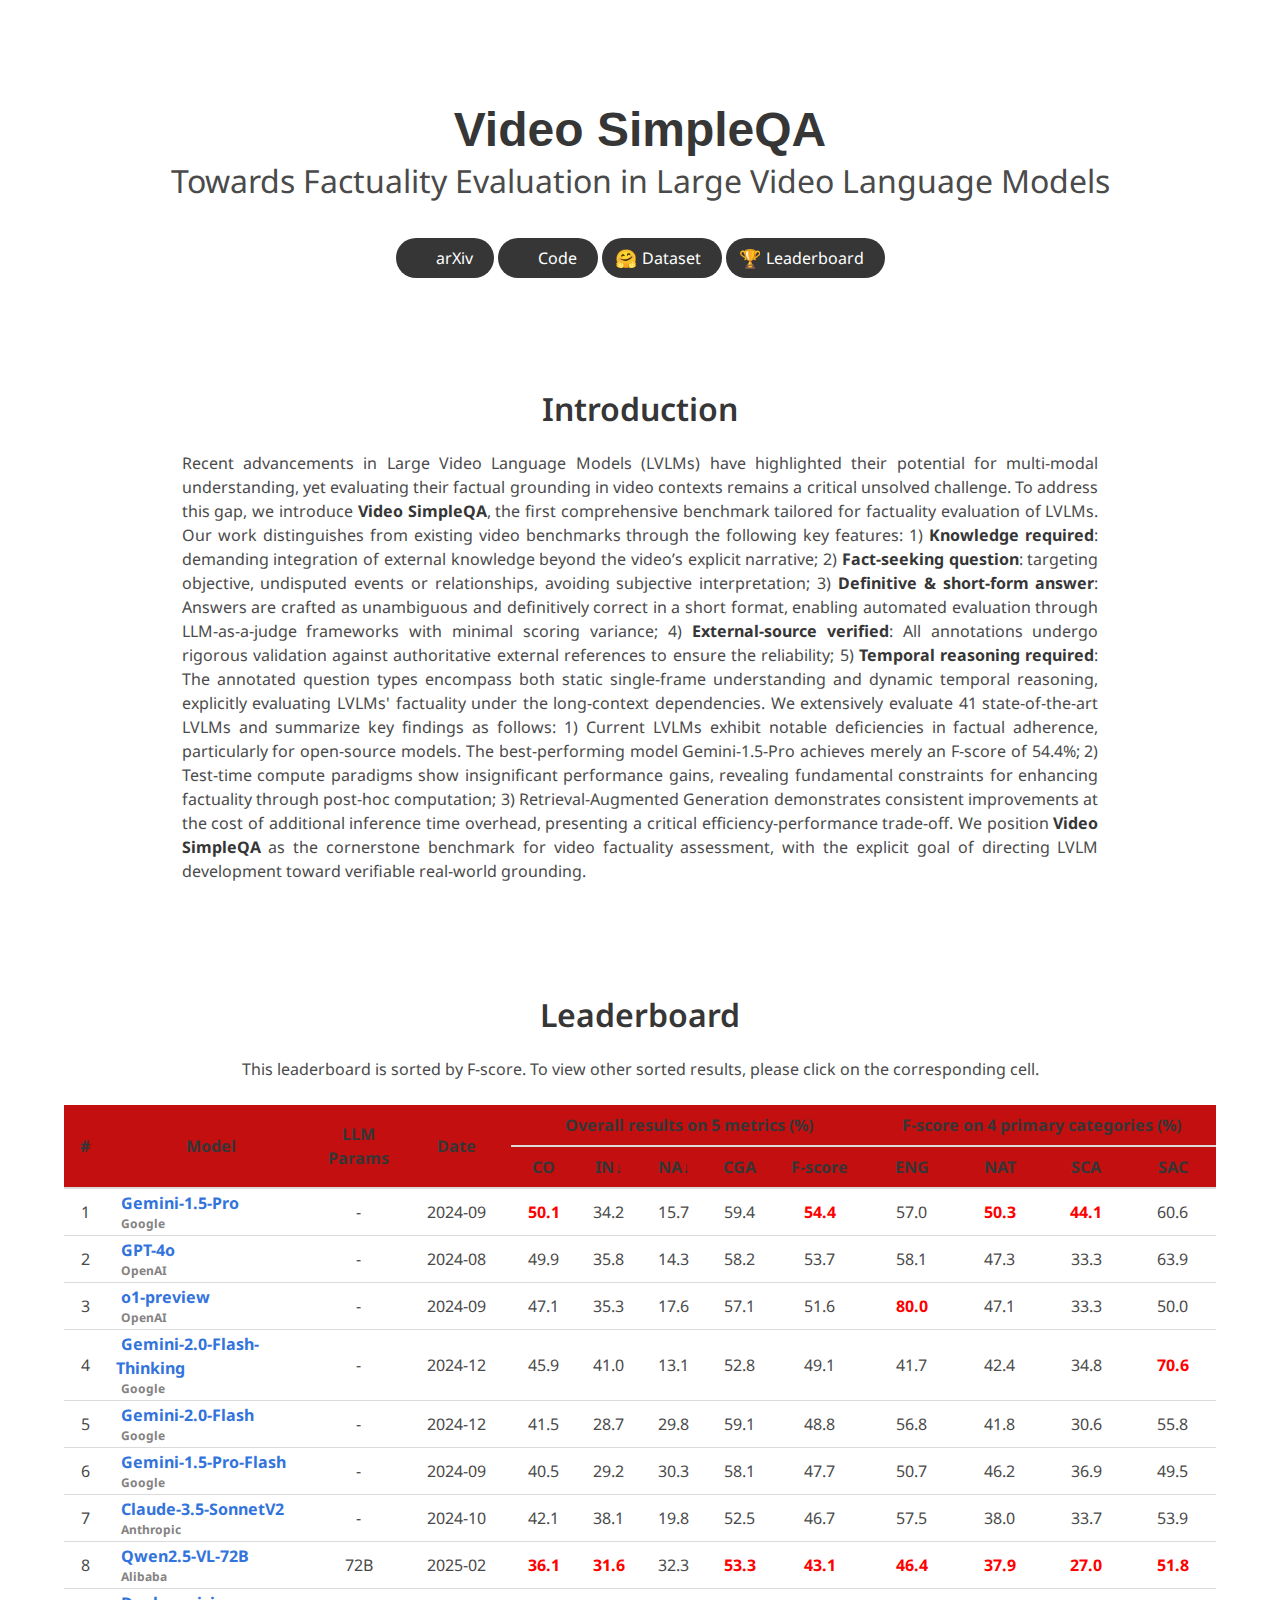
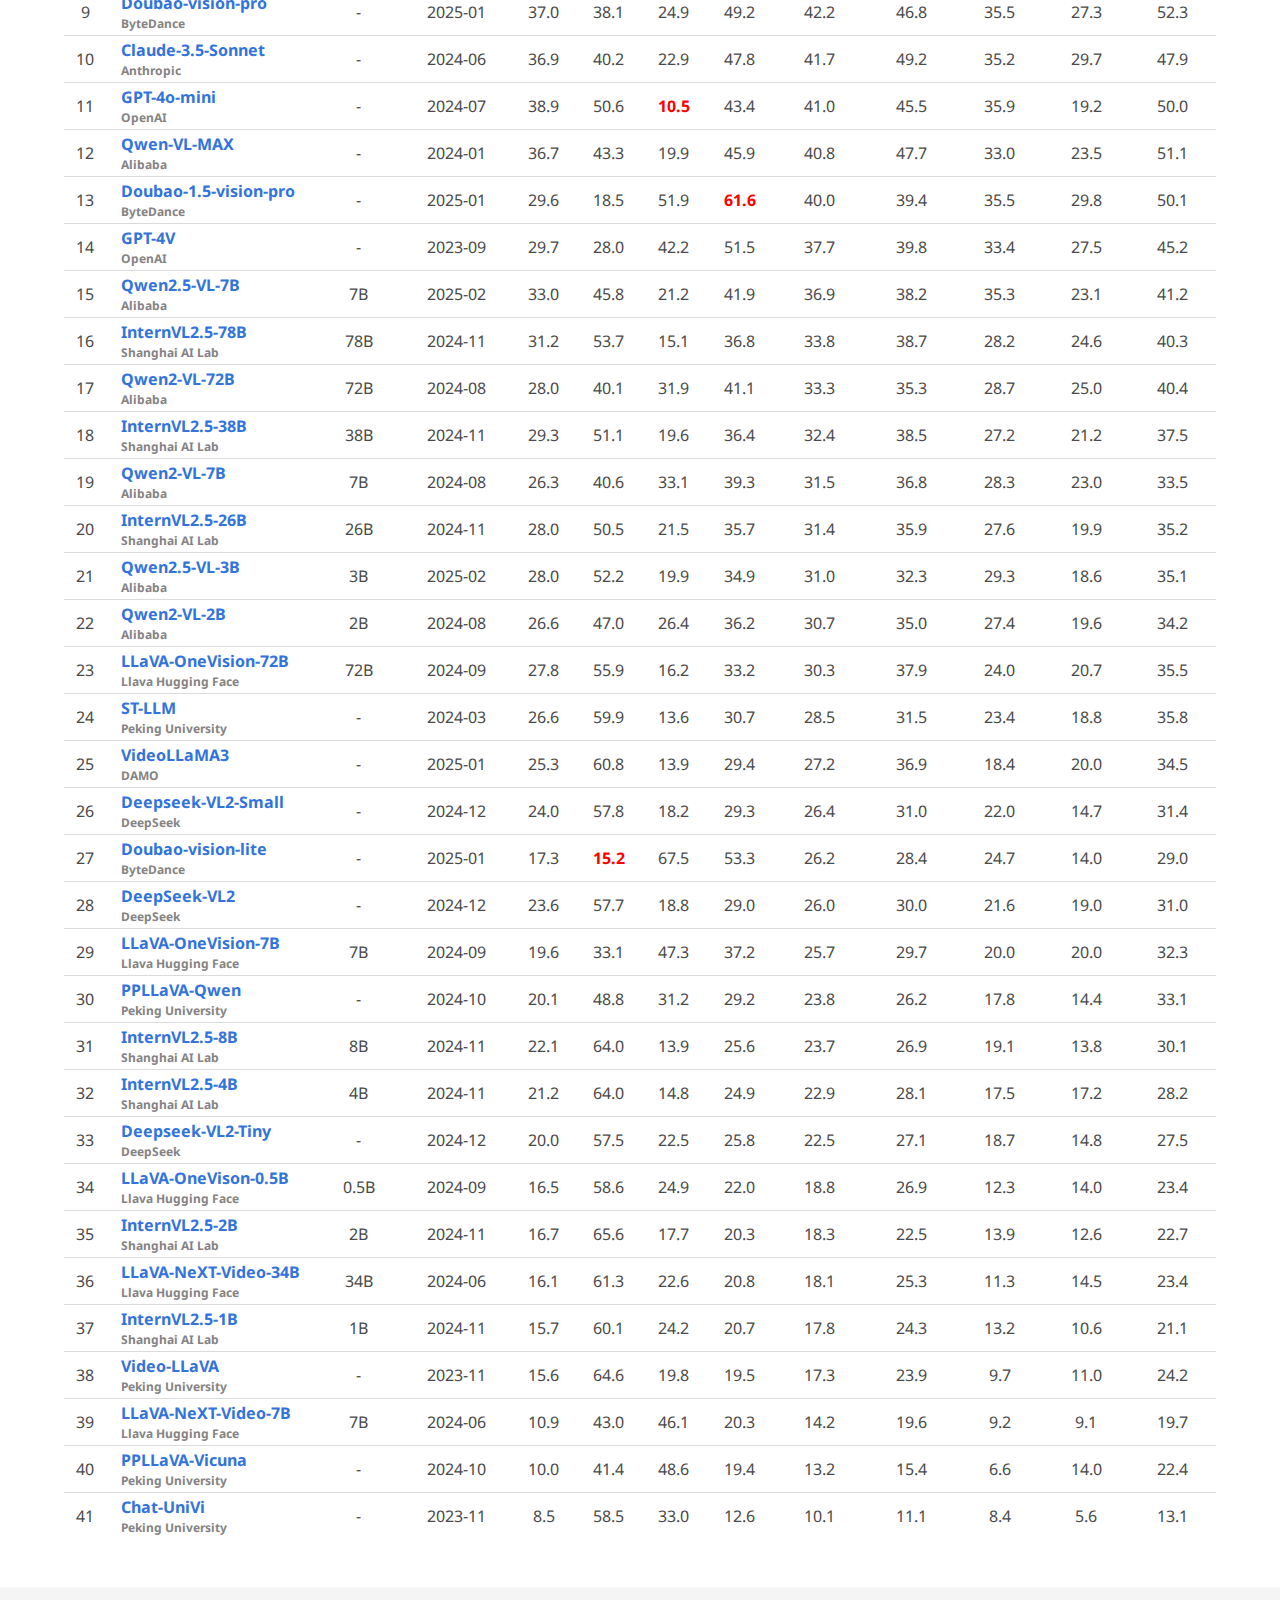
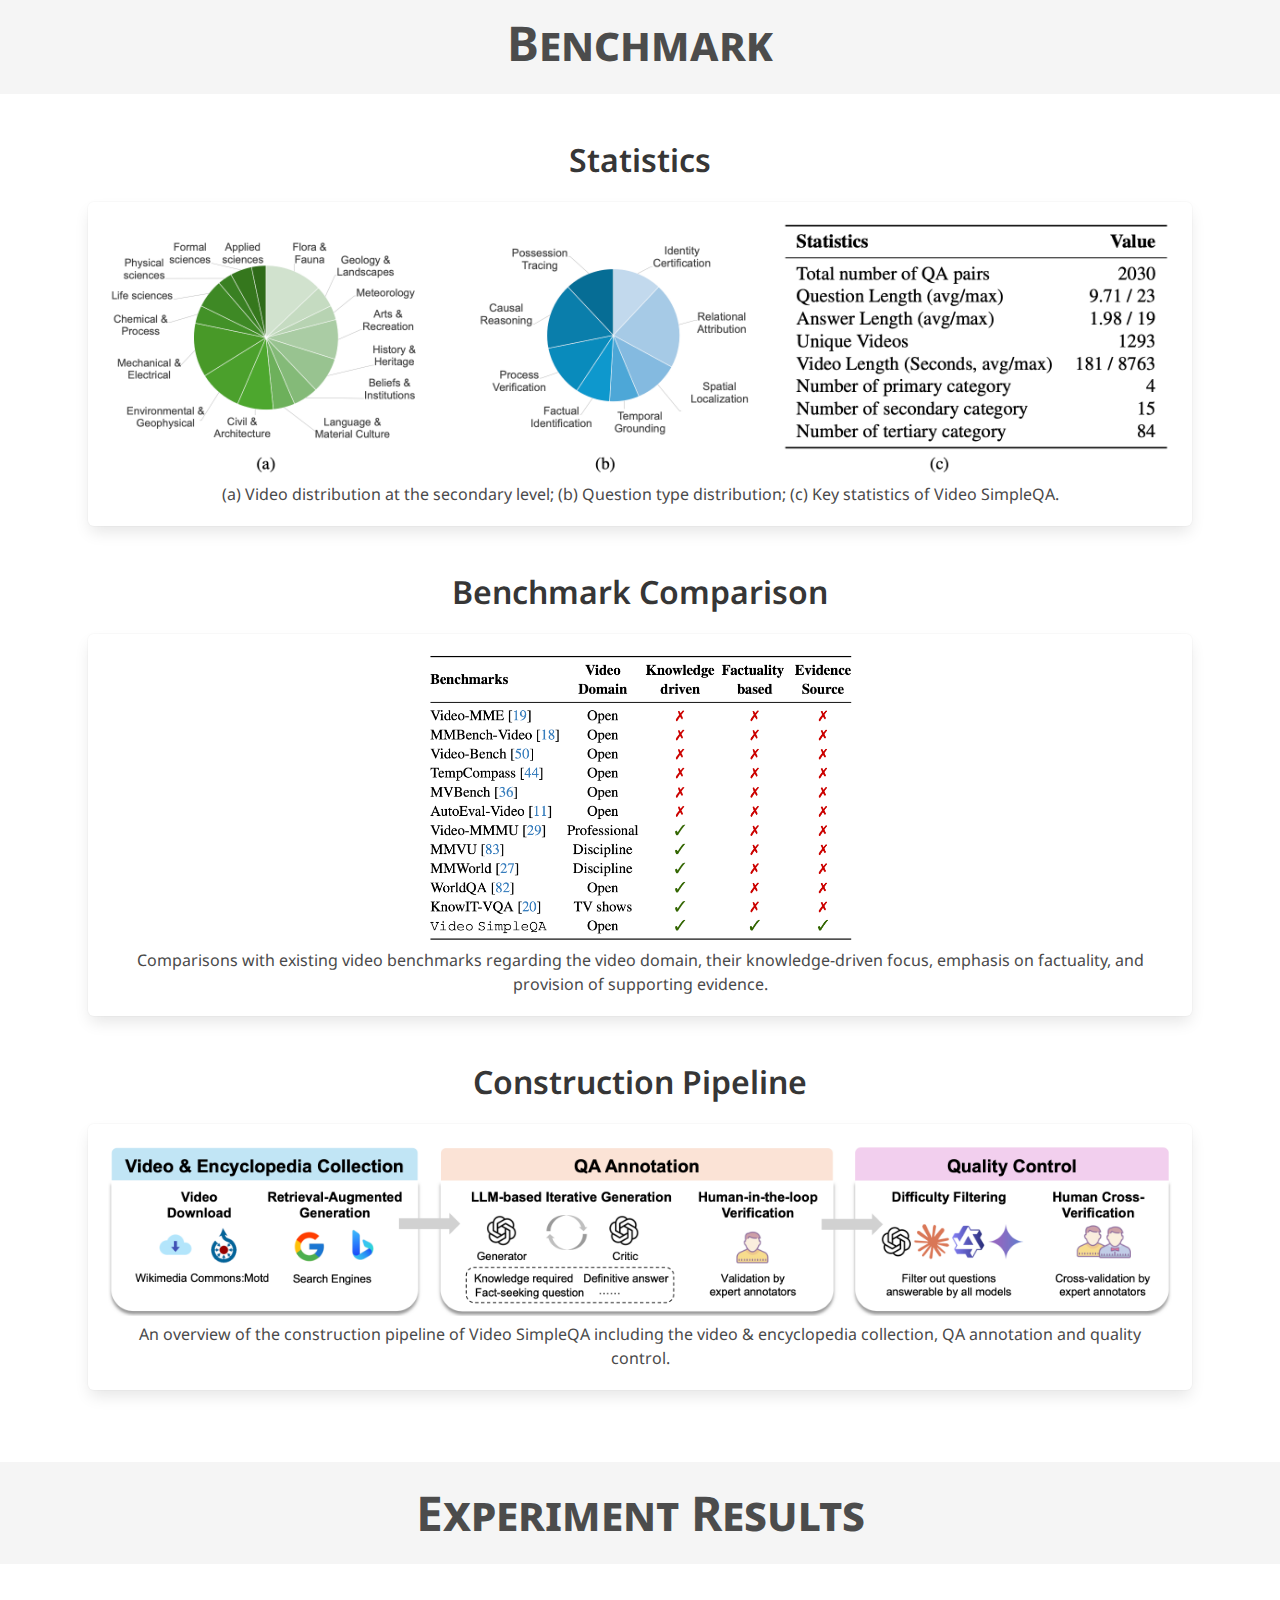
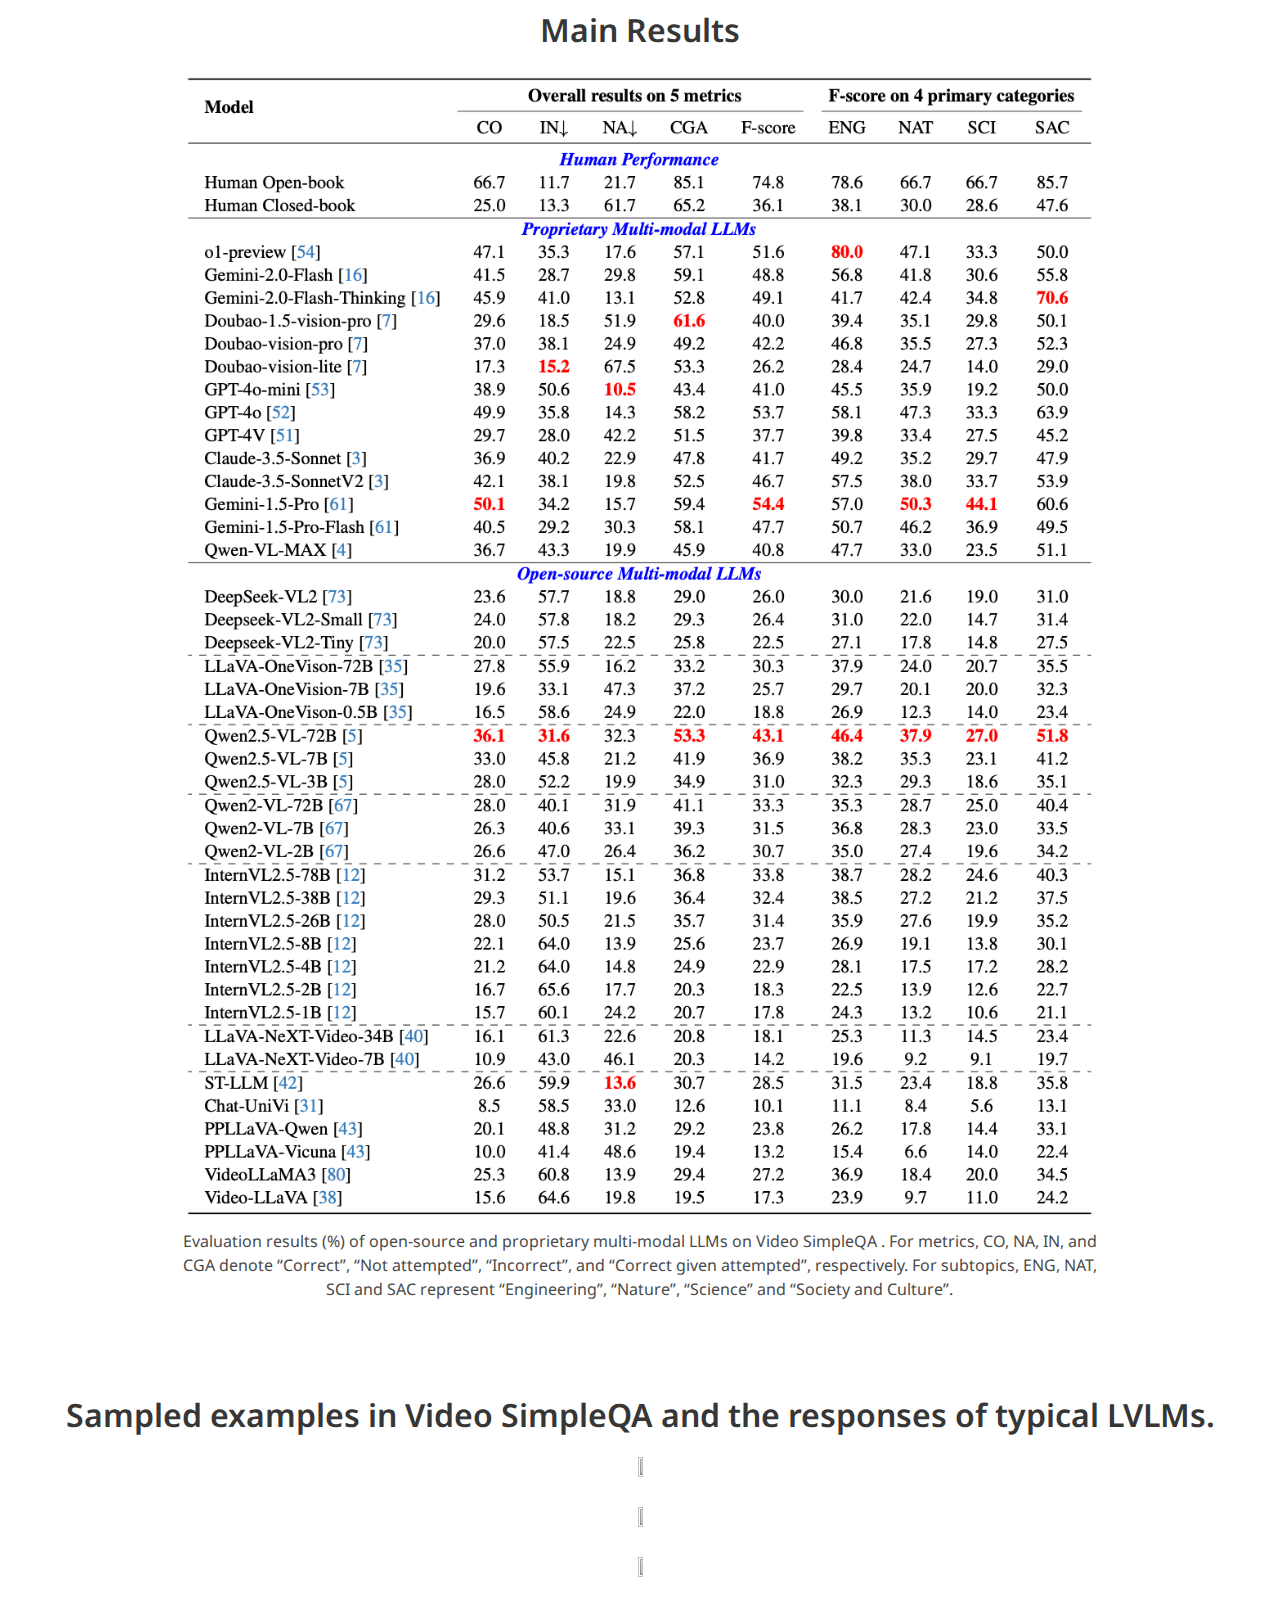
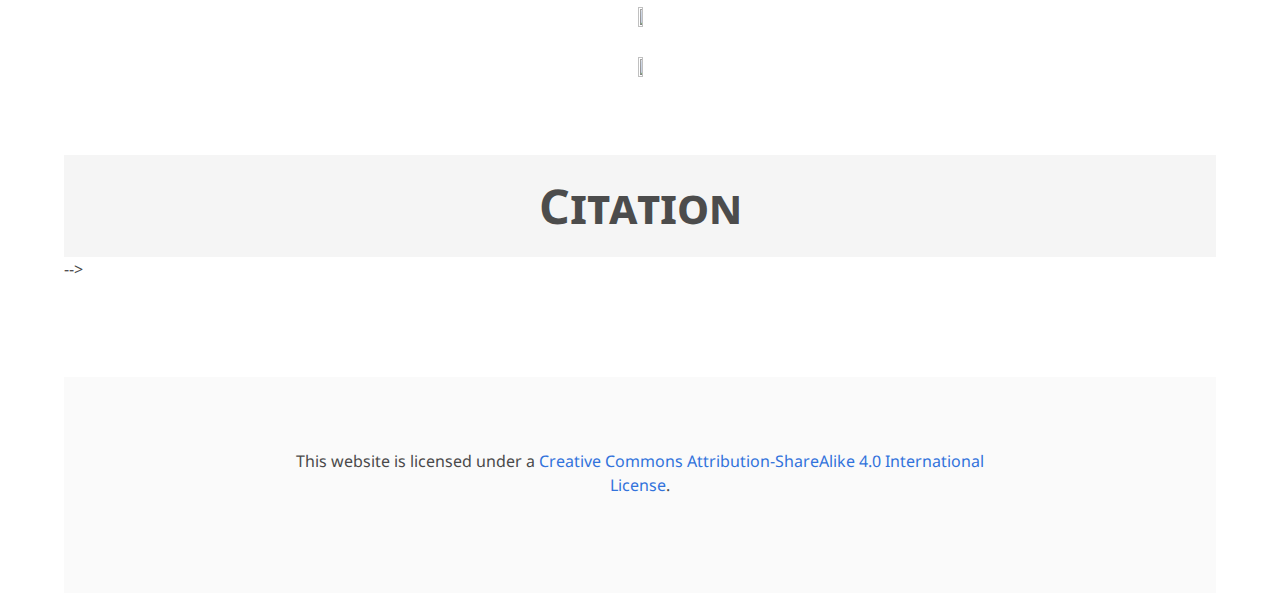
==== commit 0510bf36: "Update" ====
--- a/index.html
+++ b/index.html
@@ -216,17 +216,17 @@
           <table class="js-sort-table" id="results" style="margin-left: auto; margin-right: auto;">
             <thead>
               <tr>
-                <th rowspan="2" class="no-sort" style="vertical-align: middle; width: 50px;" data-js-sort-colNum="none"><strong>#</strong></th>
-                <th rowspan="2" class="no-sort" style="vertical-align: middle; width: 180px;" data-js-sort-colNum="none"><strong>Model</strong></th>
-                <th rowspan="2" class="no-sort" style="vertical-align: middle; width: 50px;" data-js-sort-colNum="none"><strong>LLM <br>Params</strong></th>
+                <th rowspan="2" class="no-sort" style="vertical-align: middle; width: 40px;" data-js-sort-colNum="none"><strong>#</strong></th>
+                <th rowspan="2" class="no-sort" style="vertical-align: middle; width: 210px;" data-js-sort-colNum="none"><strong>Model</strong></th>
+                <th rowspan="2" class="no-sort" style="vertical-align: middle; width: 40px;" data-js-sort-colNum="none"><strong>LLM <br>Params</strong></th>
                 <th rowspan="2" class="no-sort" style="vertical-align: middle; width: 110px;" data-js-sort-colNum="none"><strong>Date</strong></th>
                 <th colspan="5" style="vertical-align: middle; width: 300px;" data-js-sort-colNum="none"><strong>Overall results on 5 metrics  (%)</strong></th>
                 <th colspan="4" style="vertical-align: middle; width: 300px;" data-js-sort-colNum="none"><strong>F-score on 4 primary categories (%)</strong></th> 
               </tr>
               <tr>
                 <th data-js-sort-colNum="4"><strong>CO</strong></th>
-                <th data-js-sort-colNum="5"><strong>IN</strong></th>
-                <th data-js-sort-colNum="6"><strong>NA</strong></th>
+                <th data-js-sort-colNum="5"><strong>IN↓</strong></th>
+                <th data-js-sort-colNum="6"><strong>NA↓</strong></th>
                 <th data-js-sort-colNum="7"><strong>CGA</strong></th>
                 <th data-js-sort-colNum="8"><strong>F-score</strong></th>
                 <th data-js-sort-colNum="9"><strong>ENG</strong></th>
@@ -240,12 +240,12 @@
               <td style="vertical-align: middle;">1</td>
               <td style="text-align: left; padding: 2px 10px;">
                 <b class="">
-                  <a href="https://example.com/o1-preview" class="ext-link" style="font-size: 16px; margin-left: 5px;">o1-preview [54]</a>
-                  <p style="font-size: 12px; margin-left: 5px; color: #858383;">Anthropic</p>
-                </b>
-              </td>
-              <td style="vertical-align: middle;">Unknown</td>
-              <td style="vertical-align: middle;">2024-02-15</td>
+                  <a href="https://openai.com/index/introducing-openai-o1-preview/" class="ext-link" style="font-size: 16px; margin-left: 5px;">o1-preview</a>
+                  <p style="font-size: 12px; margin-left: 5px; color: #858383;">OpenAI</p>
+                </b>
+              </td>
+              <td style="vertical-align: middle;">- </td>
+              <td style="vertical-align: middle;">2024-09</td>
               <td style="vertical-align: middle;">47.1</td>
               <td style="vertical-align: middle;">35.3</td>
               <td style="vertical-align: middle;">17.6</td>
@@ -260,12 +260,12 @@
               <td style="vertical-align: middle;">2</td>
               <td style="text-align: left; padding: 2px 10px;">
                 <b class="">
-                  <a href="https://example.com/gemini" class="ext-link" style="font-size: 16px; margin-left: 5px;">Gemini-2.0-Flash [16]</a>
+                  <a href="https://deepmind.google/technologies/gemini/flash/" class="ext-link" style="font-size: 16px; margin-left: 5px;">Gemini-2.0-Flash</a>
                   <p style="font-size: 12px; margin-left: 5px; color: #858383;">Google</p>
                 </b>
               </td>
-              <td style="vertical-align: middle;">Unknown</td>
-              <td style="vertical-align: middle;">2024-02-10</td>
+              <td style="vertical-align: middle;">- </td>
+              <td style="vertical-align: middle;">2024-12</td>
               <td style="vertical-align: middle;">41.5</td>
               <td style="vertical-align: middle;">28.7</td>
               <td style="vertical-align: middle;">29.8</td>
@@ -280,12 +280,12 @@
               <td style="vertical-align: middle;">3</td>
               <td style="text-align: left; padding: 2px 10px;">
                 <b class="">
-                  <a href="https://example.com/gemini" class="ext-link" style="font-size: 16px; margin-left: 5px;">Gemini-2.0-Flash-Thinking [16]</a>
+                  <a href="https://deepmind.google/technologies/gemini/flash-thinking/" class="ext-link" style="font-size: 16px; margin-left: 5px;">Gemini-2.0-Flash-Thinking</a>
                   <p style="font-size: 12px; margin-left: 5px; color: #858383;">Google</p>
                 </b>
               </td>
-              <td style="vertical-align: middle;">Unknown</td>
-              <td style="vertical-align: middle;">2024-02-10</td>
+              <td style="vertical-align: middle;">- </td>
+              <td style="vertical-align: middle;">2024-12</td>
               <td style="vertical-align: middle;">45.9</td>
               <td style="vertical-align: middle;">41.0</td>
               <td style="vertical-align: middle;">13.1</td>
@@ -300,12 +300,12 @@
               <td style="vertical-align: middle;">4</td>
               <td style="text-align: left; padding: 2px 10px;">
                 <b class="">
-                  <a href="https://example.com/doubao" class="ext-link" style="font-size: 16px; margin-left: 5px;">Doubao-1.5-vision-pro [7]</a>
-                  <p style="font-size: 12px; margin-left: 5px; color: #858383;">Baidu</p>
-                </b>
-              </td>
-              <td style="vertical-align: middle;">Unknown</td>
-              <td style="vertical-align: middle;">2024-03-01</td>
+                  <a href="https://www.volcengine.com/product/doubao" class="ext-link" style="font-size: 16px; margin-left: 5px;">Doubao-1.5-vision-pro</a>
+                  <p style="font-size: 12px; margin-left: 5px; color: #858383;">ByteDance</p>
+                </b>
+              </td>
+              <td style="vertical-align: middle;">- </td>
+              <td style="vertical-align: middle;">2025-01</td>
               <td style="vertical-align: middle;">29.6</td>
               <td style="vertical-align: middle;">18.5</td>
               <td style="vertical-align: middle;">51.9</td>
@@ -320,12 +320,12 @@
               <td style="vertical-align: middle;">5</td>
               <td style="text-align: left; padding: 2px 10px;">
                 <b class="">
-                  <a href="https://example.com/doubao" class="ext-link" style="font-size: 16px; margin-left: 5px;">Doubao-vision-pro [7]</a>
-                  <p style="font-size: 12px; margin-left: 5px; color: #858383;">Baidu</p>
-                </b>
-              </td>
-              <td style="vertical-align: middle;">Unknown</td>
-              <td style="vertical-align: middle;">2024-03-01</td>
+                  <a href="https://www.volcengine.com/product/doubao" class="ext-link" style="font-size: 16px; margin-left: 5px;">Doubao-vision-pro</a>
+                  <p style="font-size: 12px; margin-left: 5px; color: #858383;">ByteDance</p>
+                </b>
+              </td>
+              <td style="vertical-align: middle;">- </td>
+              <td style="vertical-align: middle;">2025-01</td>
               <td style="vertical-align: middle;">37.0</td>
               <td style="vertical-align: middle;">38.1</td>
               <td style="vertical-align: middle;">24.9</td>
@@ -340,12 +340,12 @@
               <td style="vertical-align: middle;">6</td>
               <td style="text-align: left; padding: 2px 10px;">
                 <b class="">
-                  <a href="https://example.com/doubao" class="ext-link" style="font-size: 16px; margin-left: 5px;">Doubao-vision-lite [7]</a>
-                  <p style="font-size: 12px; margin-left: 5px; color: #858383;">Baidu</p>
-                </b>
-              </td>
-              <td style="vertical-align: middle;">Unknown</td>
-              <td style="vertical-align: middle;">2024-03-01</td>
+                  <a href="https://www.volcengine.com/product/doubao" class="ext-link" style="font-size: 16px; margin-left: 5px;">Doubao-vision-lite</a>
+                  <p style="font-size: 12px; margin-left: 5px; color: #858383;">ByteDance</p>
+                </b>
+              </td>
+              <td style="vertical-align: middle;">- </td>
+              <td style="vertical-align: middle;">2025-01</td>
               <td style="vertical-align: middle;">17.3</td>
               <td style="vertical-align: middle;"><b style="color: red;">15.2</b></td>
               <td style="vertical-align: middle;">67.5</td>
@@ -360,12 +360,12 @@
               <td style="vertical-align: middle;">7</td>
               <td style="text-align: left; padding: 2px 10px;">
                 <b class="">
-                  <a href="https://example.com/gpt" class="ext-link" style="font-size: 16px; margin-left: 5px;">GPT-4o-mini [53]</a>
+                  <a href="https://openai.com/index/gpt-4o-mini-advancing-cost-efficient-intelligence/" class="ext-link" style="font-size: 16px; margin-left: 5px;">GPT-4o-mini</a>
                   <p style="font-size: 12px; margin-left: 5px; color: #858383;">OpenAI</p>
                 </b>
               </td>
-              <td style="vertical-align: middle;">Unknown</td>
-              <td style="vertical-align: middle;">2024-02-15</td>
+              <td style="vertical-align: middle;">- </td>
+              <td style="vertical-align: middle;">2024-07</td>
               <td style="vertical-align: middle;">38.9</td>
               <td style="vertical-align: middle;">50.6</td>
               <td style="vertical-align: middle;"><b style="color: red;">10.5</b></td>
@@ -380,12 +380,12 @@
               <td style="vertical-align: middle;">8</td>
               <td style="text-align: left; padding: 2px 10px;">
                 <b class="">
-                  <a href="https://example.com/gpt" class="ext-link" style="font-size: 16px; margin-left: 5px;">GPT4o [52]</a>
+                  <a href="https://openai.com/index/hello-gpt-4o/" class="ext-link" style="font-size: 16px; margin-left: 5px;">GPT-4o</a>
                   <p style="font-size: 12px; margin-left: 5px; color: #858383;">OpenAI</p>
                 </b>
               </td>
-              <td style="vertical-align: middle;">Unknown</td>
-              <td style="vertical-align: middle;">2024-02-15</td>
+              <td style="vertical-align: middle;">- </td>
+              <td style="vertical-align: middle;">2024-08</td>
               <td style="vertical-align: middle;">49.9</td>
               <td style="vertical-align: middle;">35.8</td>
               <td style="vertical-align: middle;">14.3</td>
@@ -400,12 +400,12 @@
               <td style="vertical-align: middle;">9</td>
               <td style="text-align: left; padding: 2px 10px;">
                 <b class="">
-                  <a href="https://example.com/gpt" class="ext-link" style="font-size: 16px; margin-left: 5px;">GPT4V [51]</a>
+                  <a href="https://openai.com/index/gpt-4v-system-card/" class="ext-link" style="font-size: 16px; margin-left: 5px;">GPT-4V</a>
                   <p style="font-size: 12px; margin-left: 5px; color: #858383;">OpenAI</p>
                 </b>
               </td>
-              <td style="vertical-align: middle;">Unknown</td>
-              <td style="vertical-align: middle;">2024-02-10</td>
+              <td style="vertical-align: middle;">- </td>
+              <td style="vertical-align: middle;">2023-09</td>
               <td style="vertical-align: middle;">29.7</td>
               <td style="vertical-align: middle;">28.0</td>
               <td style="vertical-align: middle;">42.2</td>
@@ -420,12 +420,12 @@
               <td style="vertical-align: middle;">10</td>
               <td style="text-align: left; padding: 2px 10px;">
                 <b class="">
-                  <a href="https://example.com/claude" class="ext-link" style="font-size: 16px; margin-left: 5px;">Claude-3.5-Sonnet [3]</a>
+                  <a href="https://www.anthropic.com/news/claude-3-5-sonnet" class="ext-link" style="font-size: 16px; margin-left: 5px;">Claude-3.5-Sonnet</a>
                   <p style="font-size: 12px; margin-left: 5px; color: #858383;">Anthropic</p>
                 </b>
               </td>
-              <td style="vertical-align: middle;">Unknown</td>
-              <td style="vertical-align: middle;">2024-03-05</td>
+              <td style="vertical-align: middle;">- </td>
+              <td style="vertical-align: middle;">2024-06</td>
               <td style="vertical-align: middle;">36.9</td>
               <td style="vertical-align: middle;">40.2</td>
               <td style="vertical-align: middle;">22.9</td>
@@ -440,12 +440,12 @@
               <td style="vertical-align: middle;">11</td>
               <td style="text-align: left; padding: 2px 10px;">
                 <b class="">
-                  <a href="https://example.com/claude" class="ext-link" style="font-size: 16px; margin-left: 5px;">Claude-3.5-SonnetV2 [3]</a>
+                  <a href="https://www.anthropic.com/news/claude-3-5-sonnet" class="ext-link" style="font-size: 16px; margin-left: 5px;">Claude-3.5-SonnetV2</a>
                   <p style="font-size: 12px; margin-left: 5px; color: #858383;">Anthropic</p>
                 </b>
               </td>
-              <td style="vertical-align: middle;">Unknown</td>
-              <td style="vertical-align: middle;">2024-03-05</td>
+              <td style="vertical-align: middle;">- </td>
+              <td style="vertical-align: middle;">2024-10</td>
               <td style="vertical-align: middle;">42.1</td>
               <td style="vertical-align: middle;">38.1</td>
               <td style="vertical-align: middle;">19.8</td>
@@ -460,12 +460,12 @@
               <td style="vertical-align: middle;">12</td>
               <td style="text-align: left; padding: 2px 10px;">
                 <b class="">
-                  <a href="https://example.com/gemini" class="ext-link" style="font-size: 16px; margin-left: 5px;">Gemini-1.5-Pro [61]</a>
+                  <a href="https://storage.googleapis.com/deepmind-media/gemini/gemini_v1_5_report.pdf" class="ext-link" style="font-size: 16px; margin-left: 5px;">Gemini-1.5-Pro</a>
                   <p style="font-size: 12px; margin-left: 5px; color: #858383;">Google</p>
                 </b>
               </td>
-              <td style="vertical-align: middle;">Unknown</td>
-              <td style="vertical-align: middle;">2024-03-15</td>
+              <td style="vertical-align: middle;">- </td>
+              <td style="vertical-align: middle;">2024-09</td>
               <td style="vertical-align: middle;"><b style="color: red;">50.1</b></td>
               <td style="vertical-align: middle;">34.2</td>
               <td style="vertical-align: middle;">15.7</td>
@@ -480,12 +480,12 @@
               <td style="vertical-align: middle;">13</td>
               <td style="text-align: left; padding: 2px 10px;">
                 <b class="">
-                  <a href="https://example.com/gemini" class="ext-link" style="font-size: 16px; margin-left: 5px;">Gemini-1.5-Pro-Flash [61]</a>
+                  <a href="https://storage.googleapis.com/deepmind-media/gemini/gemini_v1_5_report.pdf" class="ext-link" style="font-size: 16px; margin-left: 5px;">Gemini-1.5-Pro-Flash</a>
                   <p style="font-size: 12px; margin-left: 5px; color: #858383;">Google</p>
                 </b>
               </td>
-              <td style="vertical-align: middle;">Unknown</td>
-              <td style="vertical-align: middle;">2024-03-15</td>
+              <td style="vertical-align: middle;">- </td>
+              <td style="vertical-align: middle;">2024-09</td>
               <td style="vertical-align: middle;">40.5</td>
               <td style="vertical-align: middle;">29.2</td>
               <td style="vertical-align: middle;">30.3</td>
@@ -500,12 +500,12 @@
               <td style="vertical-align: middle;">14</td>
               <td style="text-align: left; padding: 2px 10px;">
                 <b class="">
-                  <a href="https://example.com/qwen" class="ext-link" style="font-size: 16px; margin-left: 5px;">Qwen-VL-MAX [4]</a>
+                  <a href="https://github.com/QwenLM/Qwen-VL" class="ext-link" style="font-size: 16px; margin-left: 5px;">Qwen-VL-MAX</a>
                   <p style="font-size: 12px; margin-left: 5px; color: #858383;">Alibaba</p>
                 </b>
               </td>
-              <td style="vertical-align: middle;">Unknown</td>
-              <td style="vertical-align: middle;">2024-02-20</td>
+              <td style="vertical-align: middle;">- </td>
+              <td style="vertical-align: middle;">2024-01</td>
               <td style="vertical-align: middle;">36.7</td>
               <td style="vertical-align: middle;">43.3</td>
               <td style="vertical-align: middle;">19.9</td>
@@ -521,12 +521,12 @@
               <td style="vertical-align: middle;">1</td>
               <td style="text-align: left; padding: 2px 10px;">
                 <b class="">
-                  <a href="https://example.com/deepseek" class="ext-link" style="font-size: 16px; margin-left: 5px;">DeepSeek-VL2 [73]</a>
-                  <p style="font-size: 12px; margin-left: 5px; color: #858383;">DeepSeek AI</p>
-                </b>
-              </td>
-              <td style="vertical-align: middle;">Unknown</td>
-              <td style="vertical-align: middle;">2024-04-01</td>
+                  <a href="https://huggingface.co/deepseek-ai/deepseek-vl2" class="ext-link" style="font-size: 16px; margin-left: 5px;">DeepSeek-VL2</a>
+                  <p style="font-size: 12px; margin-left: 5px; color: #858383;">DeepSeek</p>
+                </b>
+              </td>
+              <td style="vertical-align: middle;">- </td>
+              <td style="vertical-align: middle;">2024-12</td>
               <td style="vertical-align: middle;">23.6</td>
               <td style="vertical-align: middle;">57.7</td>
               <td style="vertical-align: middle;">18.8</td>
@@ -541,12 +541,12 @@
               <td style="vertical-align: middle;">2</td>
               <td style="text-align: left; padding: 2px 10px;">
                 <b class="">
-                  <a href="https://example.com/deepseek" class="ext-link" style="font-size: 16px; margin-left: 5px;">Deepseek-VL2-Small [73]</a>
-                  <p style="font-size: 12px; margin-left: 5px; color: #858383;">DeepSeek AI</p>
-                </b>
-              </td>
-              <td style="vertical-align: middle;">Unknown</td>
-              <td style="vertical-align: middle;">2024-04-01</td>
+                  <a href="https://huggingface.co/deepseek-ai/deepseek-vl2-small" class="ext-link" style="font-size: 16px; margin-left: 5px;">Deepseek-VL2-Small</a>
+                  <p style="font-size: 12px; margin-left: 5px; color: #858383;">DeepSeek</p>
+                </b>
+              </td>
+              <td style="vertical-align: middle;">- </td>
+              <td style="vertical-align: middle;">2024-12</td>
               <td style="vertical-align: middle;">24.0</td>
               <td style="vertical-align: middle;">57.8</td>
               <td style="vertical-align: middle;">18.2</td>
@@ -561,12 +561,12 @@
               <td style="vertical-align: middle;">3</td>
               <td style="text-align: left; padding: 2px 10px;">
                 <b class="">
-                  <a href="https://example.com/deepseek" class="ext-link" style="font-size: 16px; margin-left: 5px;">Deepseek-VL2-Tiny [73]</a>
-                  <p style="font-size: 12px; margin-left: 5px; color: #858383;">DeepSeek AI</p>
-                </b>
-              </td>
-              <td style="vertical-align: middle;">Unknown</td>
-              <td style="vertical-align: middle;">2024-04-01</td>
+                  <a href="https://huggingface.co/deepseek-ai/deepseek-vl2-tiny" class="ext-link" style="font-size: 16px; margin-left: 5px;">Deepseek-VL2-Tiny</a>
+                  <p style="font-size: 12px; margin-left: 5px; color: #858383;">DeepSeek</p>
+                </b>
+              </td>
+              <td style="vertical-align: middle;">- </td>
+              <td style="vertical-align: middle;">2024-12</td>
               <td style="vertical-align: middle;">20.0</td>
               <td style="vertical-align: middle;">57.5</td>
               <td style="vertical-align: middle;">22.5</td>
@@ -581,12 +581,12 @@
               <td style="vertical-align: middle;">4</td>
               <td style="text-align: left; padding: 2px 10px;">
                 <b class="">
-                  <a href="https://example.com/llava" class="ext-link" style="font-size: 16px; margin-left: 5px;">LLaVA-OneVision-72B [35]</a>
-                  <p style="font-size: 12px; margin-left: 5px; color: #858383;">LLaVA-Team</p>
+                  <a href="https://huggingface.co/llava-hf/llava-onevision-qwen2-72b-ov-hf" class="ext-link" style="font-size: 16px; margin-left: 5px;">LLaVA-OneVision-72B</a>
+                  <p style="font-size: 12px; margin-left: 5px; color: #858383;">Llava Hugging Face</p>
                 </b>
               </td>
               <td style="vertical-align: middle;">72B</td>
-              <td style="vertical-align: middle;">2024-03-20</td>
+              <td style="vertical-align: middle;">2024-09</td>
               <td style="vertical-align: middle;">27.8</td>
               <td style="vertical-align: middle;">55.9</td>
               <td style="vertical-align: middle;">16.2</td>
@@ -601,12 +601,12 @@
               <td style="vertical-align: middle;">5</td>
               <td style="text-align: left; padding: 2px 10px;">
                 <b class="">
-                  <a href="https://example.com/llava" class="ext-link" style="font-size: 16px; margin-left: 5px;">LLaVA-OneVision-7B [35]</a>
-                  <p style="font-size: 12px; margin-left: 5px; color: #858383;">LLaVA-Team</p>
+                  <a href="https://huggingface.co/llava-hf/llava-onevision-qwen2-7b-ov-hf" class="ext-link" style="font-size: 16px; margin-left: 5px;">LLaVA-OneVision-7B</a>
+                  <p style="font-size: 12px; margin-left: 5px; color: #858383;">Llava Hugging Face</p>
                 </b>
               </td>
               <td style="vertical-align: middle;">7B</td>
-              <td style="vertical-align: middle;">2024-03-20</td>
+              <td style="vertical-align: middle;">2024-09</td>
               <td style="vertical-align: middle;">19.6</td>
               <td style="vertical-align: middle;">33.1</td>
               <td style="vertical-align: middle;">47.3</td>
@@ -621,12 +621,12 @@
               <td style="vertical-align: middle;">6</td>
               <td style="text-align: left; padding: 2px 10px;">
                 <b class="">
-                  <a href="https://example.com/llava" class="ext-link" style="font-size: 16px; margin-left: 5px;">LLaVA-OneVison-0.5B [35]</a>
-                  <p style="font-size: 12px; margin-left: 5px; color: #858383;">LLaVA-Team</p>
+                  <a href="https://huggingface.co/llava-hf/llava-onevision-qwen2-0.5b-ov-hf" class="ext-link" style="font-size: 16px; margin-left: 5px;">LLaVA-OneVison-0.5B</a>
+                  <p style="font-size: 12px; margin-left: 5px; color: #858383;">Llava Hugging Face</p>
                 </b>
               </td>
               <td style="vertical-align: middle;">0.5B</td>
-              <td style="vertical-align: middle;">2024-03-20</td>
+              <td style="vertical-align: middle;">2024-09</td>
               <td style="vertical-align: middle;">16.5</td>
               <td style="vertical-align: middle;">58.6</td>
               <td style="vertical-align: middle;">24.9</td>
@@ -641,12 +641,12 @@
               <td style="vertical-align: middle;">7</td>
               <td style="text-align: left; padding: 2px 10px;">
                 <b class="">
-                  <a href="https://example.com/qwen" class="ext-link" style="font-size: 16px; margin-left: 5px;">Qwen2.5-VL-72B [5]</a>
+                  <a href="https://huggingface.co/Qwen/Qwen2.5-VL-72B-Instruct" class="ext-link" style="font-size: 16px; margin-left: 5px;">Qwen2.5-VL-72B</a>
                   <p style="font-size: 12px; margin-left: 5px; color: #858383;">Alibaba</p>
                 </b>
               </td>
               <td style="vertical-align: middle;">72B</td>
-              <td style="vertical-align: middle;">2024-03-25</td>
+              <td style="vertical-align: middle;">2025-02</td>
               <td style="vertical-align: middle;"><b style="color: red;">36.1</b></td>
               <td style="vertical-align: middle;"><b style="color: red;">31.6</b></td>
               <td style="vertical-align: middle;">32.3</td>
@@ -661,12 +661,12 @@
               <td style="vertical-align: middle;">8</td>
               <td style="text-align: left; padding: 2px 10px;">
                 <b class="">
-                  <a href="https://example.com/qwen" class="ext-link" style="font-size: 16px; margin-left: 5px;">Qwen2.5-VL-7B [5]</a>
+                  <a href="https://huggingface.co/Qwen/Qwen2.5-VL-7B-Instruct" class="ext-link" style="font-size: 16px; margin-left: 5px;">Qwen2.5-VL-7B</a>
                   <p style="font-size: 12px; margin-left: 5px; color: #858383;">Alibaba</p>
                 </b>
               </td>
               <td style="vertical-align: middle;">7B</td>
-              <td style="vertical-align: middle;">2024-03-25</td>
+              <td style="vertical-align: middle;">2025-02</td>
               <td style="vertical-align: middle;">33.0</td>
               <td style="vertical-align: middle;">45.8</td>
               <td style="vertical-align: middle;">21.2</td>
@@ -681,12 +681,12 @@
               <td style="vertical-align: middle;">9</td>
               <td style="text-align: left; padding: 2px 10px;">
                 <b class="">
-                  <a href="https://example.com/qwen" class="ext-link" style="font-size: 16px; margin-left: 5px;">Qwen2.5-VL-3B [5]</a>
+                  <a href="https://huggingface.co/Qwen/Qwen2.5-VL-3B-Instruct" class="ext-link" style="font-size: 16px; margin-left: 5px;">Qwen2.5-VL-3B</a>
                   <p style="font-size: 12px; margin-left: 5px; color: #858383;">Alibaba</p>
                 </b>
               </td>
               <td style="vertical-align: middle;">3B</td>
-              <td style="vertical-align: middle;">2024-03-25</td>
+              <td style="vertical-align: middle;">2025-02</td>
               <td style="vertical-align: middle;">28.0</td>
               <td style="vertical-align: middle;">52.2</td>
               <td style="vertical-align: middle;">19.9</td>
@@ -701,12 +701,12 @@
               <td style="vertical-align: middle;">10</td>
               <td style="text-align: left; padding: 2px 10px;">
                 <b class="">
-                  <a href="https://example.com/qwen" class="ext-link" style="font-size: 16px; margin-left: 5px;">Qwen2-VL-72B [67]</a>
+                  <a href="https://huggingface.co/Qwen/Qwen2-VL-72B-Instruct" class="ext-link" style="font-size: 16px; margin-left: 5px;">Qwen2-VL-72B</a>
                   <p style="font-size: 12px; margin-left: 5px; color: #858383;">Alibaba</p>
                 </b>
               </td>
               <td style="vertical-align: middle;">72B</td>
-              <td style="vertical-align: middle;">2024-03-25</td>
+              <td style="vertical-align: middle;">2024-08</td>
               <td style="vertical-align: middle;">28.0</td>
               <td style="vertical-align: middle;">40.1</td>
               <td style="vertical-align: middle;">31.9</td>
@@ -721,12 +721,12 @@
               <td style="vertical-align: middle;">11</td>
               <td style="text-align: left; padding: 2px 10px;">
                 <b class="">
-                  <a href="https://example.com/qwen" class="ext-link" style="font-size: 16px; margin-left: 5px;">Qwen2-VL-7B [67]</a>
+                  <a href="https://huggingface.co/Qwen/Qwen2-VL-7B-Instruct" class="ext-link" style="font-size: 16px; margin-left: 5px;">Qwen2-VL-7B</a>
                   <p style="font-size: 12px; margin-left: 5px; color: #858383;">Alibaba</p>
                 </b>
               </td>
               <td style="vertical-align: middle;">7B</td>
-              <td style="vertical-align: middle;">2024-03-25</td>
+              <td style="vertical-align: middle;">2024-08</td>
               <td style="vertical-align: middle;">26.3</td>
               <td style="vertical-align: middle;">40.6</td>
               <td style="vertical-align: middle;">33.1</td>
@@ -741,12 +741,12 @@
               <td style="vertical-align: middle;">12</td>
               <td style="text-align: left; padding: 2px 10px;">
                 <b class="">
-                  <a href="https://example.com/qwen" class="ext-link" style="font-size: 16px; margin-left: 5px;">Qwen2-VL-2B [67]</a>
+                  <a href="https://huggingface.co/Qwen/Qwen2-VL-2B-Instruct" class="ext-link" style="font-size: 16px; margin-left: 5px;">Qwen2-VL-2B</a>
                   <p style="font-size: 12px; margin-left: 5px; color: #858383;">Alibaba</p>
                 </b>
               </td>
               <td style="vertical-align: middle;">2B</td>
-              <td style="vertical-align: middle;">2024-03-25</td>
+              <td style="vertical-align: middle;">2024-08</td>
               <td style="vertical-align: middle;">26.6</td>
               <td style="vertical-align: middle;">47.0</td>
               <td style="vertical-align: middle;">26.4</td>
@@ -761,12 +761,12 @@
               <td style="vertical-align: middle;">13</td>
               <td style="text-align: left; padding: 2px 10px;">
                 <b class="">
-                  <a href="https://example.com/internvl" class="ext-link" style="font-size: 16px; margin-left: 5px;">InternVL2.5-7BB [12]</a>
+                  <a href="https://huggingface.co/OpenGVLab/InternVL2_5-78B" class="ext-link" style="font-size: 16px; margin-left: 5px;">InternVL2.5-78B</a>
                   <p style="font-size: 12px; margin-left: 5px; color: #858383;">Shanghai AI Lab</p>
                 </b>
               </td>
-              <td style="vertical-align: middle;">7B</td>
-              <td style="vertical-align: middle;">2024-03-01</td>
+              <td style="vertical-align: middle;">78B</td>
+              <td style="vertical-align: middle;">2024-11</td>
               <td style="vertical-align: middle;">31.2</td>
               <td style="vertical-align: middle;">53.7</td>
               <td style="vertical-align: middle;">15.1</td>
@@ -781,12 +781,12 @@
               <td style="vertical-align: middle;">14</td>
               <td style="text-align: left; padding: 2px 10px;">
                 <b class="">
-                  <a href="https://example.com/internvl" class="ext-link" style="font-size: 16px; margin-left: 5px;">InternVL2.5-3BB [12]</a>
+                  <a href="https://huggingface.co/OpenGVLab/InternVL2_5-38B" class="ext-link" style="font-size: 16px; margin-left: 5px;">InternVL2.5-38B</a>
                   <p style="font-size: 12px; margin-left: 5px; color: #858383;">Shanghai AI Lab</p>
                 </b>
               </td>
-              <td style="vertical-align: middle;">3B</td>
-              <td style="vertical-align: middle;">2024-03-01</td>
+              <td style="vertical-align: middle;">38B</td>
+              <td style="vertical-align: middle;">2024-11</td>
               <td style="vertical-align: middle;">29.3</td>
               <td style="vertical-align: middle;">51.1</td>
               <td style="vertical-align: middle;">19.6</td>
@@ -801,12 +801,12 @@
               <td style="vertical-align: middle;">15</td>
               <td style="text-align: left; padding: 2px 10px;">
                 <b class="">
-                  <a href="https://example.com/internvl" class="ext-link" style="font-size: 16px; margin-left: 5px;">InternVL2.5-26B [12]</a>
+                  <a href="https://huggingface.co/OpenGVLab/InternVL2_5-26B" class="ext-link" style="font-size: 16px; margin-left: 5px;">InternVL2.5-26B</a>
                   <p style="font-size: 12px; margin-left: 5px; color: #858383;">Shanghai AI Lab</p>
                 </b>
               </td>
               <td style="vertical-align: middle;">26B</td>
-              <td style="vertical-align: middle;">2024-03-01</td>
+              <td style="vertical-align: middle;">2024-11</td>
               <td style="vertical-align: middle;">28.0</td>
               <td style="vertical-align: middle;">50.5</td>
               <td style="vertical-align: middle;">21.5</td>
@@ -821,12 +821,12 @@
               <td style="vertical-align: middle;">16</td>
               <td style="text-align: left; padding: 2px 10px;">
                 <b class="">
-                  <a href="https://example.com/internvl" class="ext-link" style="font-size: 16px; margin-left: 5px;">InternVL2.5-8B [12]</a>
+                  <a href="https://huggingface.co/OpenGVLab/InternVL2_5-8B" class="ext-link" style="font-size: 16px; margin-left: 5px;">InternVL2.5-8B</a>
                   <p style="font-size: 12px; margin-left: 5px; color: #858383;">Shanghai AI Lab</p>
                 </b>
               </td>
               <td style="vertical-align: middle;">8B</td>
-              <td style="vertical-align: middle;">2024-03-01</td>
+              <td style="vertical-align: middle;">2024-11</td>
               <td style="vertical-align: middle;">22.1</td>
               <td style="vertical-align: middle;">64.0</td>
               <td style="vertical-align: middle;">13.9</td>
@@ -841,12 +841,12 @@
               <td style="vertical-align: middle;">17</td>
               <td style="text-align: left; padding: 2px 10px;">
                 <b class="">
-                  <a href="https://example.com/internvl" class="ext-link" style="font-size: 16px; margin-left: 5px;">InternVL2.5-4B [12]</a>
+                  <a href="https://huggingface.co/OpenGVLab/InternVL2_5-4B" class="ext-link" style="font-size: 16px; margin-left: 5px;">InternVL2.5-4B</a>
                   <p style="font-size: 12px; margin-left: 5px; color: #858383;">Shanghai AI Lab</p>
                 </b>
               </td>
               <td style="vertical-align: middle;">4B</td>
-              <td style="vertical-align: middle;">2024-03-01</td>
+              <td style="vertical-align: middle;">2024-11</td>
               <td style="vertical-align: middle;">21.2</td>
               <td style="vertical-align: middle;">64.0</td>
               <td style="vertical-align: middle;">14.8</td>
@@ -861,12 +861,12 @@
               <td style="vertical-align: middle;">18</td>
               <td style="text-align: left; padding: 2px 10px;">
                 <b class="">
-                  <a href="https://example.com/internvl" class="ext-link" style="font-size: 16px; margin-left: 5px;">InternVL2.5-2B [12]</a>
+                  <a href="https://huggingface.co/OpenGVLab/InternVL2_5-2B" class="ext-link" style="font-size: 16px; margin-left: 5px;">InternVL2.5-2B</a>
                   <p style="font-size: 12px; margin-left: 5px; color: #858383;">Shanghai AI Lab</p>
                 </b>
               </td>
               <td style="vertical-align: middle;">2B</td>
-              <td style="vertical-align: middle;">2024-03-01</td>
+              <td style="vertical-align: middle;">2024-11</td>
               <td style="vertical-align: middle;">16.7</td>
               <td style="vertical-align: middle;">65.6</td>
               <td style="vertical-align: middle;">17.7</td>
@@ -881,12 +881,12 @@
               <td style="vertical-align: middle;">19</td>
               <td style="text-align: left; padding: 2px 10px;">
                 <b class="">
-                  <a href="https://example.com/internvl" class="ext-link" style="font-size: 16px; margin-left: 5px;">InternVL2.5-1B [12]</a>
+                  <a href="https://huggingface.co/OpenGVLab/InternVL2_5-1B" class="ext-link" style="font-size: 16px; margin-left: 5px;">InternVL2.5-1B</a>
                   <p style="font-size: 12px; margin-left: 5px; color: #858383;">Shanghai AI Lab</p>
                 </b>
               </td>
               <td style="vertical-align: middle;">1B</td>
-              <td style="vertical-align: middle;">2024-03-01</td>
+              <td style="vertical-align: middle;">2024-11</td>
               <td style="vertical-align: middle;">15.7</td>
               <td style="vertical-align: middle;">60.1</td>
               <td style="vertical-align: middle;">24.2</td>
@@ -901,12 +901,12 @@
               <td style="vertical-align: middle;">20</td>
               <td style="text-align: left; padding: 2px 10px;">
                 <b class="">
-                  <a href="https://example.com/llava" class="ext-link" style="font-size: 16px; margin-left: 5px;">LLaVA-NeXT-Video-34B [40]</a>
-                  <p style="font-size: 12px; margin-left: 5px; color: #858383;">LLaVA-Team</p>
+                  <a href="https://huggingface.co/llava-hf/LLaVA-NeXT-Video-34B-hf" class="ext-link" style="font-size: 16px; margin-left: 5px;">LLaVA-NeXT-Video-34B</a>
+                  <p style="font-size: 12px; margin-left: 5px; color: #858383;">Llava Hugging Face</p>
                 </b>
               </td>
               <td style="vertical-align: middle;">34B</td>
-              <td style="vertical-align: middle;">2024-03-10</td>
+              <td style="vertical-align: middle;">2024-06</td>
               <td style="vertical-align: middle;">16.1</td>
               <td style="vertical-align: middle;">61.3</td>
               <td style="vertical-align: middle;">22.6</td>
@@ -921,12 +921,12 @@
               <td style="vertical-align: middle;">21</td>
               <td style="text-align: left; padding: 2px 10px;">
                 <b class="">
-                  <a href="https://example.com/llava" class="ext-link" style="font-size: 16px; margin-left: 5px;">LLaVA-NeXT-Video-7B [40]</a>
-                  <p style="font-size: 12px; margin-left: 5px; color: #858383;">LLaVA-Team</p>
+                  <a href="https://huggingface.co/llava-hf/LLaVA-NeXT-Video-7B-hf" class="ext-link" style="font-size: 16px; margin-left: 5px;">LLaVA-NeXT-Video-7B</a>
+                  <p style="font-size: 12px; margin-left: 5px; color: #858383;">Llava Hugging Face</p>
                 </b>
               </td>
               <td style="vertical-align: middle;">7B</td>
-              <td style="vertical-align: middle;">2024-03-10</td>
+              <td style="vertical-align: middle;">2024-06</td>
               <td style="vertical-align: middle;">10.9</td>
               <td style="vertical-align: middle;">43.0</td>
               <td style="vertical-align: middle;">46.1</td>
@@ -941,12 +941,12 @@
               <td style="vertical-align: middle;">22</td>
               <td style="text-align: left; padding: 2px 10px;">
                 <b class="">
-                  <a href="https://example.com/stllm" class="ext-link" style="font-size: 16px; margin-left: 5px;">ST-LLM [42]</a>
-                  <p style="font-size: 12px; margin-left: 5px; color: #858383;">ST Researchers</p>
-                </b>
-              </td>
-              <td style="vertical-align: middle;">Unknown</td>
-              <td style="vertical-align: middle;">2024-03-15</td>
+                  <a href="https://github.com/TencentARC/ST-LLM" class="ext-link" style="font-size: 16px; margin-left: 5px;">ST-LLM</a>
+                  <p style="font-size: 12px; margin-left: 5px; color: #858383;">Peking University</p>
+                </b>
+              </td>
+              <td style="vertical-align: middle;">- </td>
+              <td style="vertical-align: middle;">2024-03</td>
               <td style="vertical-align: middle;">26.6</td>
               <td style="vertical-align: middle;">59.9</td>
               <td style="vertical-align: middle;">13.6</td>
@@ -961,12 +961,12 @@
               <td style="vertical-align: middle;">23</td>
               <td style="text-align: left; padding: 2px 10px;">
                 <b class="">
-                  <a href="https://example.com/chatunivi" class="ext-link" style="font-size: 16px; margin-left: 5px;">Chat-UniVi [31]</a>
-                  <p style="font-size: 12px; margin-left: 5px; color: #858383;">IDEA Research</p>
-                </b>
-              </td>
-              <td style="vertical-align: middle;">Unknown</td>
-              <td style="vertical-align: middle;">2024-02-20</td>
+                  <a href="https://github.com/PKU-YuanGroup/Chat-UniVi" class="ext-link" style="font-size: 16px; margin-left: 5px;">Chat-UniVi</a>
+                  <p style="font-size: 12px; margin-left: 5px; color: #858383;">Peking University</p>
+                </b>
+              </td>
+              <td style="vertical-align: middle;">- </td>
+              <td style="vertical-align: middle;">2023-11</td>
               <td style="vertical-align: middle;">8.5</td>
               <td style="vertical-align: middle;">58.5</td>
               <td style="vertical-align: middle;">33.0</td>
@@ -981,12 +981,12 @@
               <td style="vertical-align: middle;">24</td>
               <td style="text-align: left; padding: 2px 10px;">
                 <b class="">
-                  <a href="https://example.com/ppllava" class="ext-link" style="font-size: 16px; margin-left: 5px;">PPLLaVA-Qwen [43]</a>
-                  <p style="font-size: 12px; margin-left: 5px; color: #858383;">PPLLaVA Team</p>
-                </b>
-              </td>
-              <td style="vertical-align: middle;">Unknown</td>
-              <td style="vertical-align: middle;">2024-03-05</td>
+                  <a href="https://github.com/farewellthree/PPLLaVA" class="ext-link" style="font-size: 16px; margin-left: 5px;">PPLLaVA-Qwen</a>
+                  <p style="font-size: 12px; margin-left: 5px; color: #858383;">Peking University</p>
+                </b>
+              </td>
+              <td style="vertical-align: middle;">- </td>
+              <td style="vertical-align: middle;">2024-10</td>
               <td style="vertical-align: middle;">20.1</td>
               <td style="vertical-align: middle;">48.8</td>
               <td style="vertical-align: middle;">31.2</td>
@@ -1001,12 +1001,12 @@
               <td style="vertical-align: middle;">25</td>
               <td style="text-align: left; padding: 2px 10px;">
                 <b class="">
-                  <a href="https://example.com/ppllava" class="ext-link" style="font-size: 16px; margin-left: 5px;">PPLLaVA-Vicuna [43]</a>
-                  <p style="font-size: 12px; margin-left: 5px; color: #858383;">PPLLaVA Team</p>
-                </b>
-              </td>
-              <td style="vertical-align: middle;">Unknown</td>
-              <td style="vertical-align: middle;">2024-03-05</td>
+                  <a href="https://huggingface.co/jykim310/ppllava_vicuna7b_image_video_dpo" class="ext-link" style="font-size: 16px; margin-left: 5px;">PPLLaVA-Vicuna</a>
+                  <p style="font-size: 12px; margin-left: 5px; color: #858383;">Peking University</p>
+                </b>
+              </td>
+              <td style="vertical-align: middle;">- </td>
+              <td style="vertical-align: middle;">2024-10</td>
               <td style="vertical-align: middle;">10.0</td>
               <td style="vertical-align: middle;">41.4</td>
               <td style="vertical-align: middle;">48.6</td>
@@ -1021,12 +1021,12 @@
               <td style="vertical-align: middle;">26</td>
               <td style="text-align: left; padding: 2px 10px;">
                 <b class="">
-                  <a href="https://example.com/video" class="ext-link" style="font-size: 16px; margin-left: 5px;">VideoLLaMA3 [80]</a>
-                  <p style="font-size: 12px; margin-left: 5px; color: #858383;">VideoLLaMA Team</p>
-                </b>
-              </td>
-              <td style="vertical-align: middle;">Unknown</td>
-              <td style="vertical-align: middle;">2024-02-25</td>
+                  <a href="https://huggingface.co/papers/2501.13106" class="ext-link" style="font-size: 16px; margin-left: 5px;">VideoLLaMA3</a>
+                  <p style="font-size: 12px; margin-left: 5px; color: #858383;">DAMO</p>
+                </b>
+              </td>
+              <td style="vertical-align: middle;">- </td>
+              <td style="vertical-align: middle;">2025-01</td>
               <td style="vertical-align: middle;">25.3</td>
               <td style="vertical-align: middle;">60.8</td>
               <td style="vertical-align: middle;">13.9</td>
@@ -1041,12 +1041,12 @@
               <td style="vertical-align: middle;">27</td>
               <td style="text-align: left; padding: 2px 10px;">
                 <b class="">
-                  <a href="https://example.com/video" class="ext-link" style="font-size: 16px; margin-left: 5px;">Video-LLaVA [38]</a>
-                  <p style="font-size: 12px; margin-left: 5px; color: #858383;">Video-LLaVA Team</p>
-                </b>
-              </td>
-              <td style="vertical-align: middle;">Unknown</td>
-              <td style="vertical-align: middle;">2024-02-25</td>
+                  <a href="https://github.com/PKU-YuanGroup/Video-LLaVA" class="ext-link" style="font-size: 16px; margin-left: 5px;">Video-LLaVA</a>
+                  <p style="font-size: 12px; margin-left: 5px; color: #858383;">Peking University</p>
+                </b>
+              </td>
+              <td style="vertical-align: middle;">- </td>
+              <td style="vertical-align: middle;">2023-11</td>
               <td style="vertical-align: middle;">15.6</td>
               <td style="vertical-align: middle;">64.6</td>
               <td style="vertical-align: middle;">19.8</td>
@@ -1106,23 +1106,6 @@
       </div>
     </div>
 
-    <!-- Knowledge Distribution -->
-    <div class="columns is-centered">
-      <div class="column has-text-centered">
-        <h2 class="title is-3">Illustrations of Video SimpleQA.</h2>
-        <div class="box m-5">
-          <div class="content has-text-centered">
-            <img src="vsqa_data.png" alt="grade-lv" style="max-width: 80%;"/>
-            <p>Illustrations of Video SimpleQA.
-            </p> 
-          </div>
-        </div>
-      </div>
-    </div>
-
-
-
-
     <!-- Construction Pipeline -->
     <div class="columns is-centered">
       <div class="column has-text-centered">
@@ -1275,6 +1258,59 @@
   </div>
 </footer>
 
+<script>
+  document.addEventListener("DOMContentLoaded", function() {
+    // Find the table and get reference to the F-score column header
+    const table = document.getElementById("results");
+    const headers = table.querySelectorAll("th");
+    let fscoreHeader;
+    
+    // Find the F-score header (column 8)
+    for (let header of headers) {
+      if (header.getAttribute("data-js-sort-colNum") === "8") {
+        fscoreHeader = header;
+        break;
+      }
+    }
+    
+    // Sort table by F-score (descending) on page load
+    if (fscoreHeader && typeof jsSortTable !== 'undefined') {
+      // First click will sort ascending, second click will sort descending
+      jsSortTable.sortTable(fscoreHeader);
+      jsSortTable.sortTable(fscoreHeader);
+    } else {
+      // Fallback if the specific jsSortTable functionality isn't available
+      sortTableByFScore();
+    }
+    
+    // Function to manually sort the table by F-score if needed
+    function sortTableByFScore() {
+      const tbody = table.querySelector("tbody");
+      const rows = Array.from(tbody.querySelectorAll("tr"));
+      
+      // Sort rows by F-score (descending)
+      rows.sort((a, b) => {
+        const aValue = parseFloat(a.cells[8].textContent);
+        const bValue = parseFloat(b.cells[8].textContent);
+        return bValue - aValue; // Descending order
+      });
+      
+      // Reinsert rows in sorted order
+      rows.forEach(row => tbody.appendChild(row));
+      
+      // Update row numbers
+      updateRowNumbers();
+    }
+    
+    // Update row numbers after sorting
+    function updateRowNumbers() {
+      const rows = document.querySelectorAll("#results tbody tr");
+      rows.forEach((row, index) => {
+        row.querySelector("td").innerText = index + 1;
+      });
+    }
+  });
+  </script>
 
 </body>
 </html>
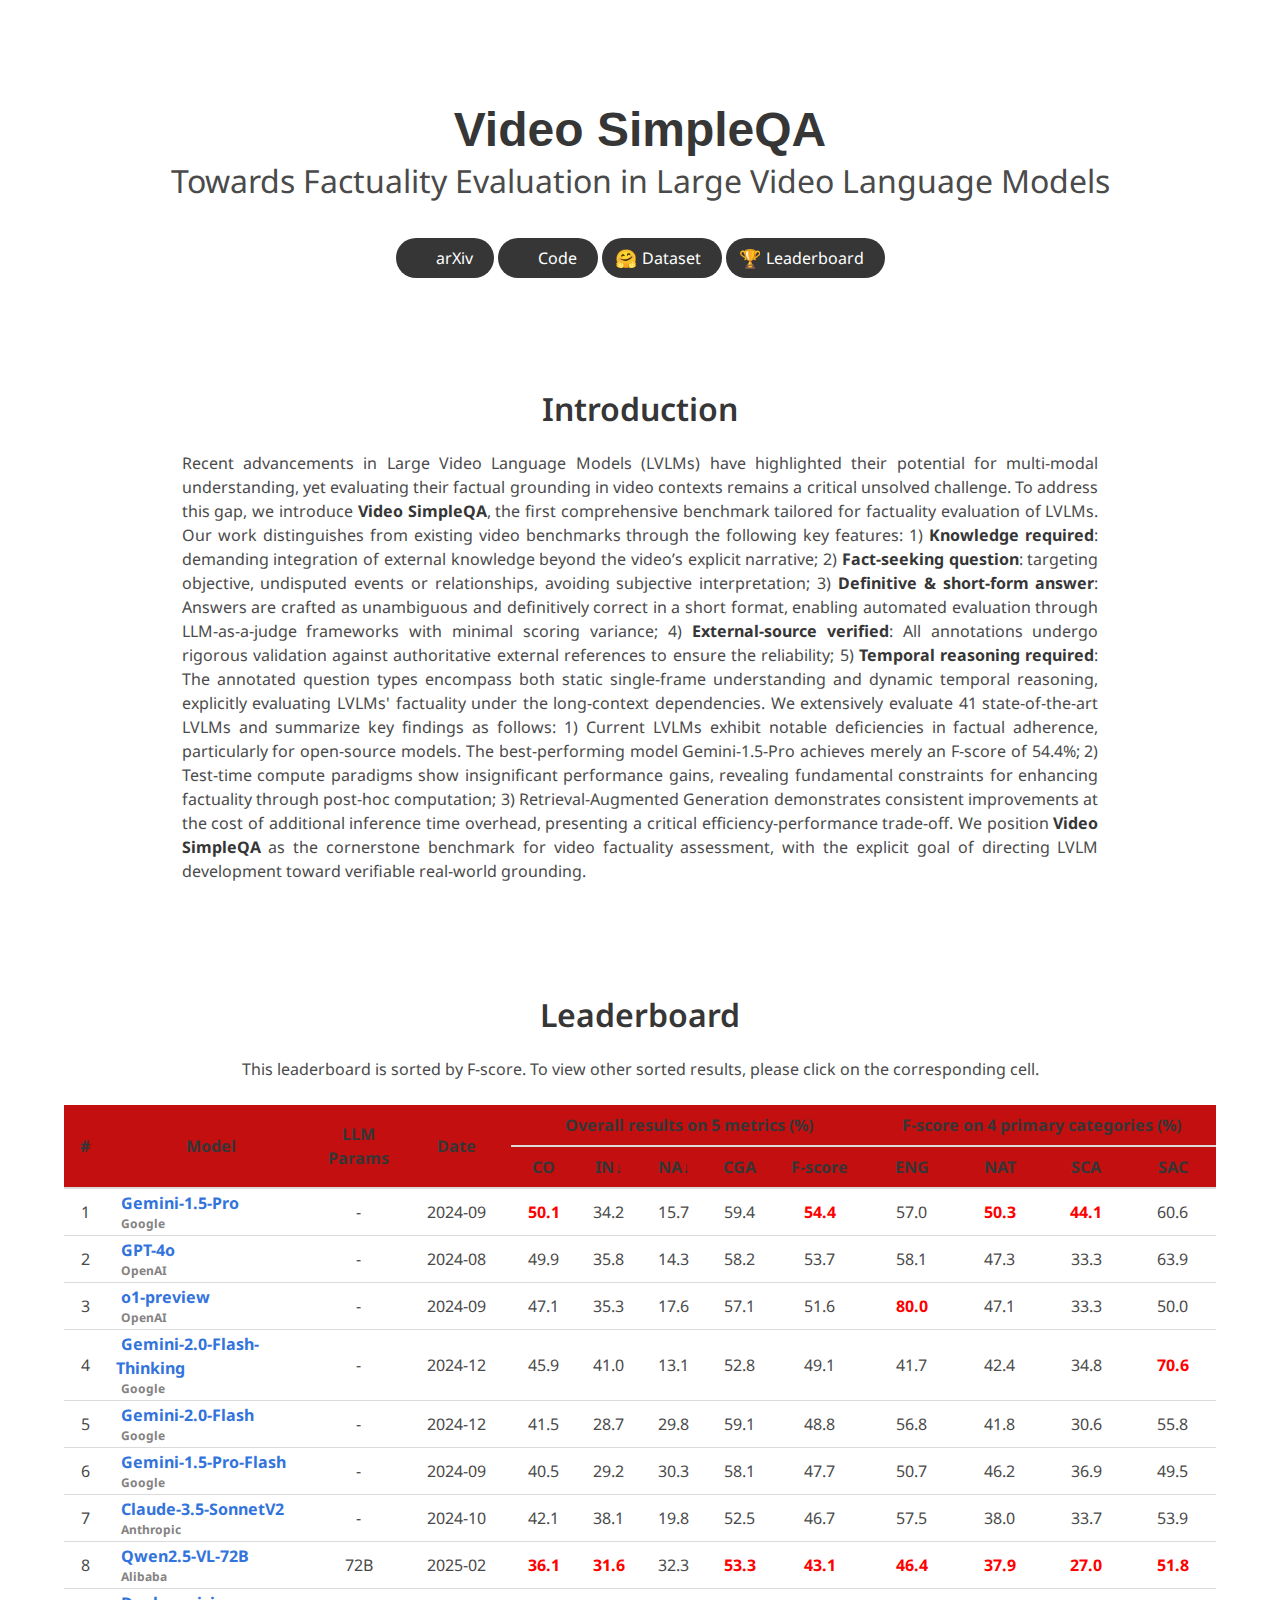
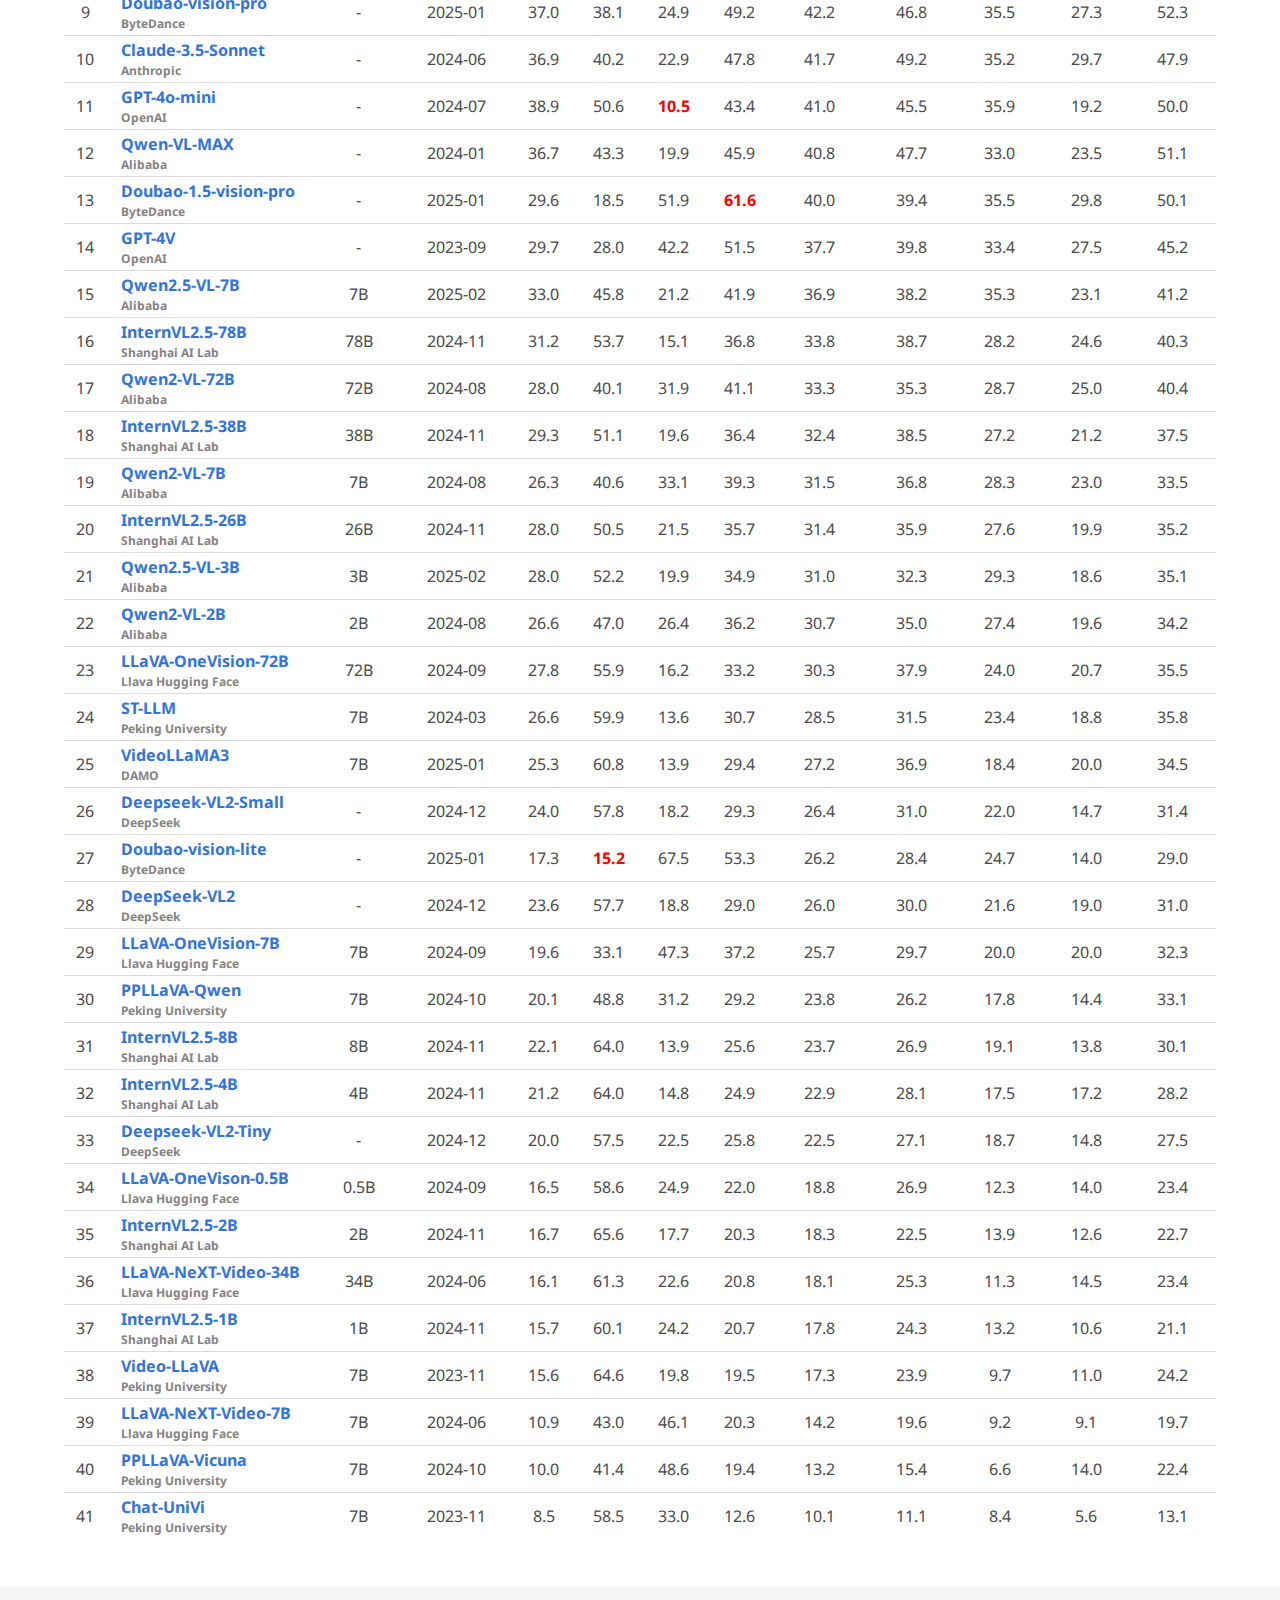
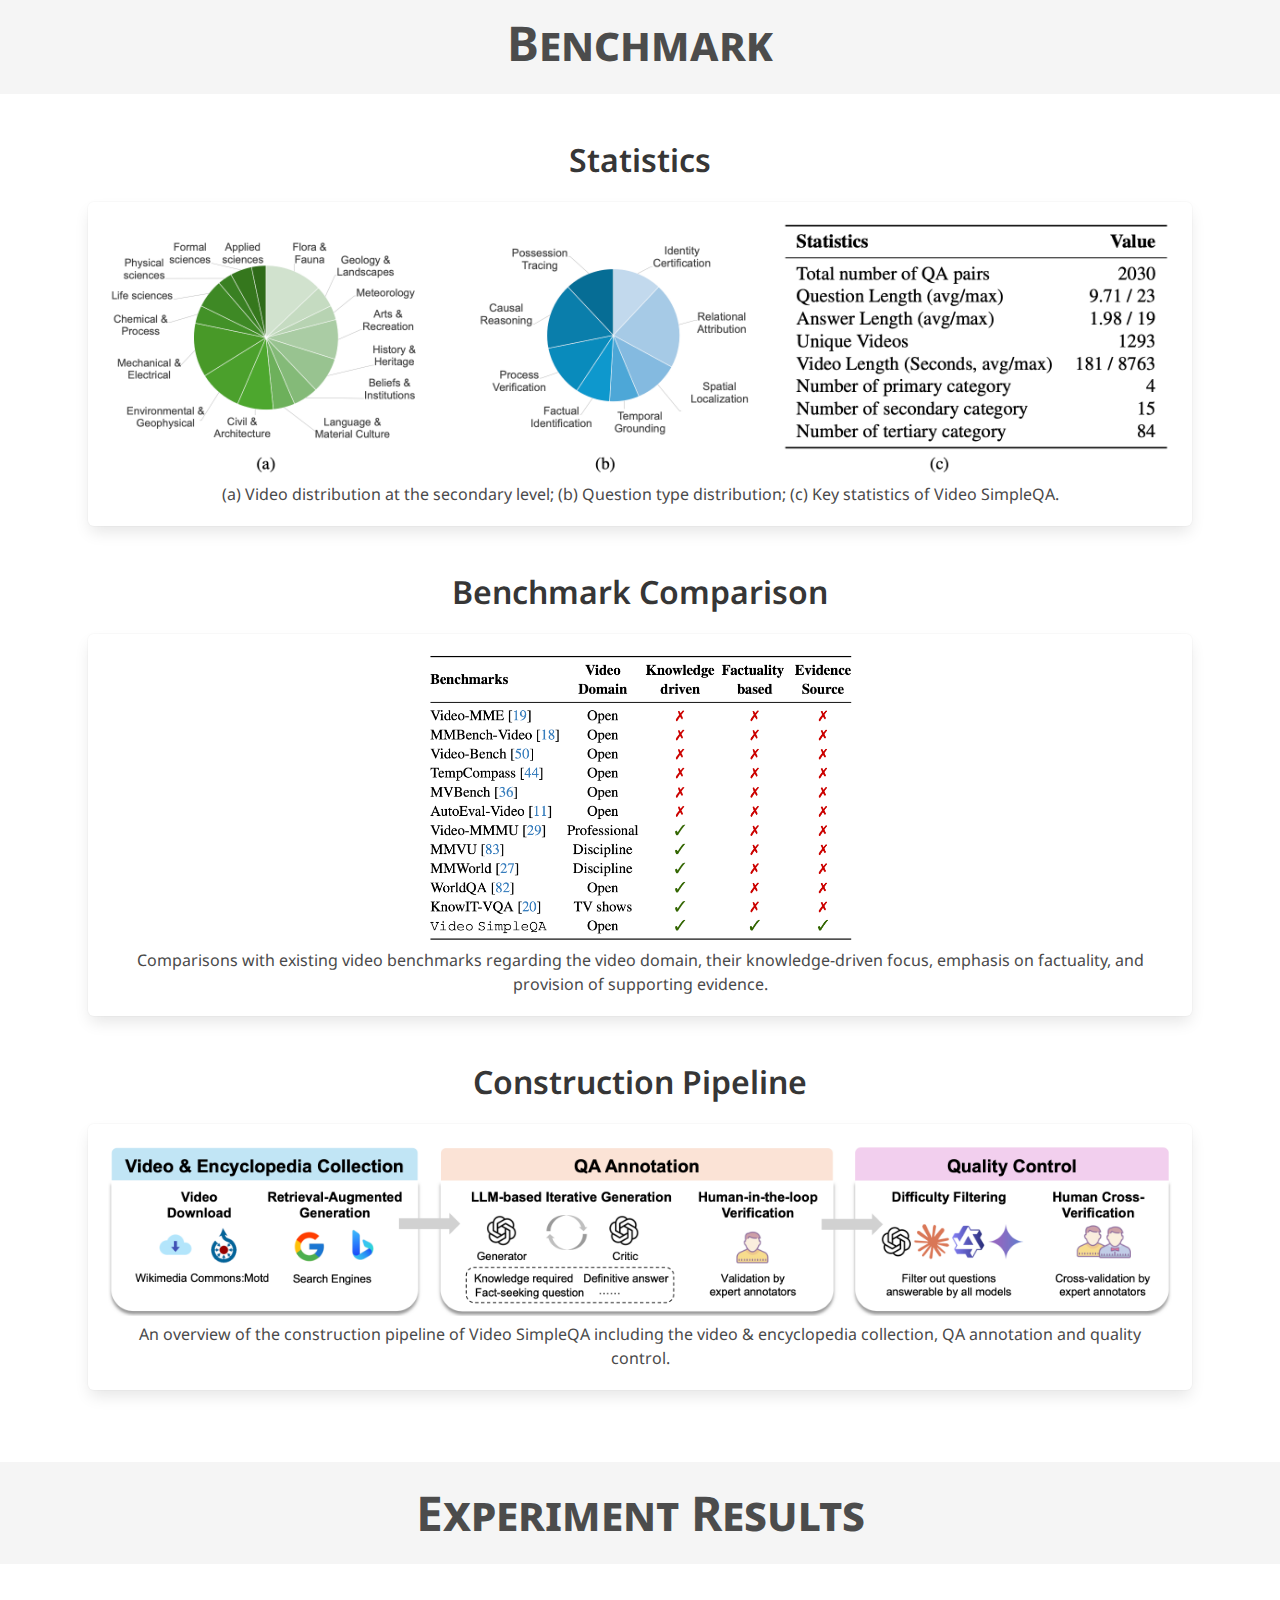
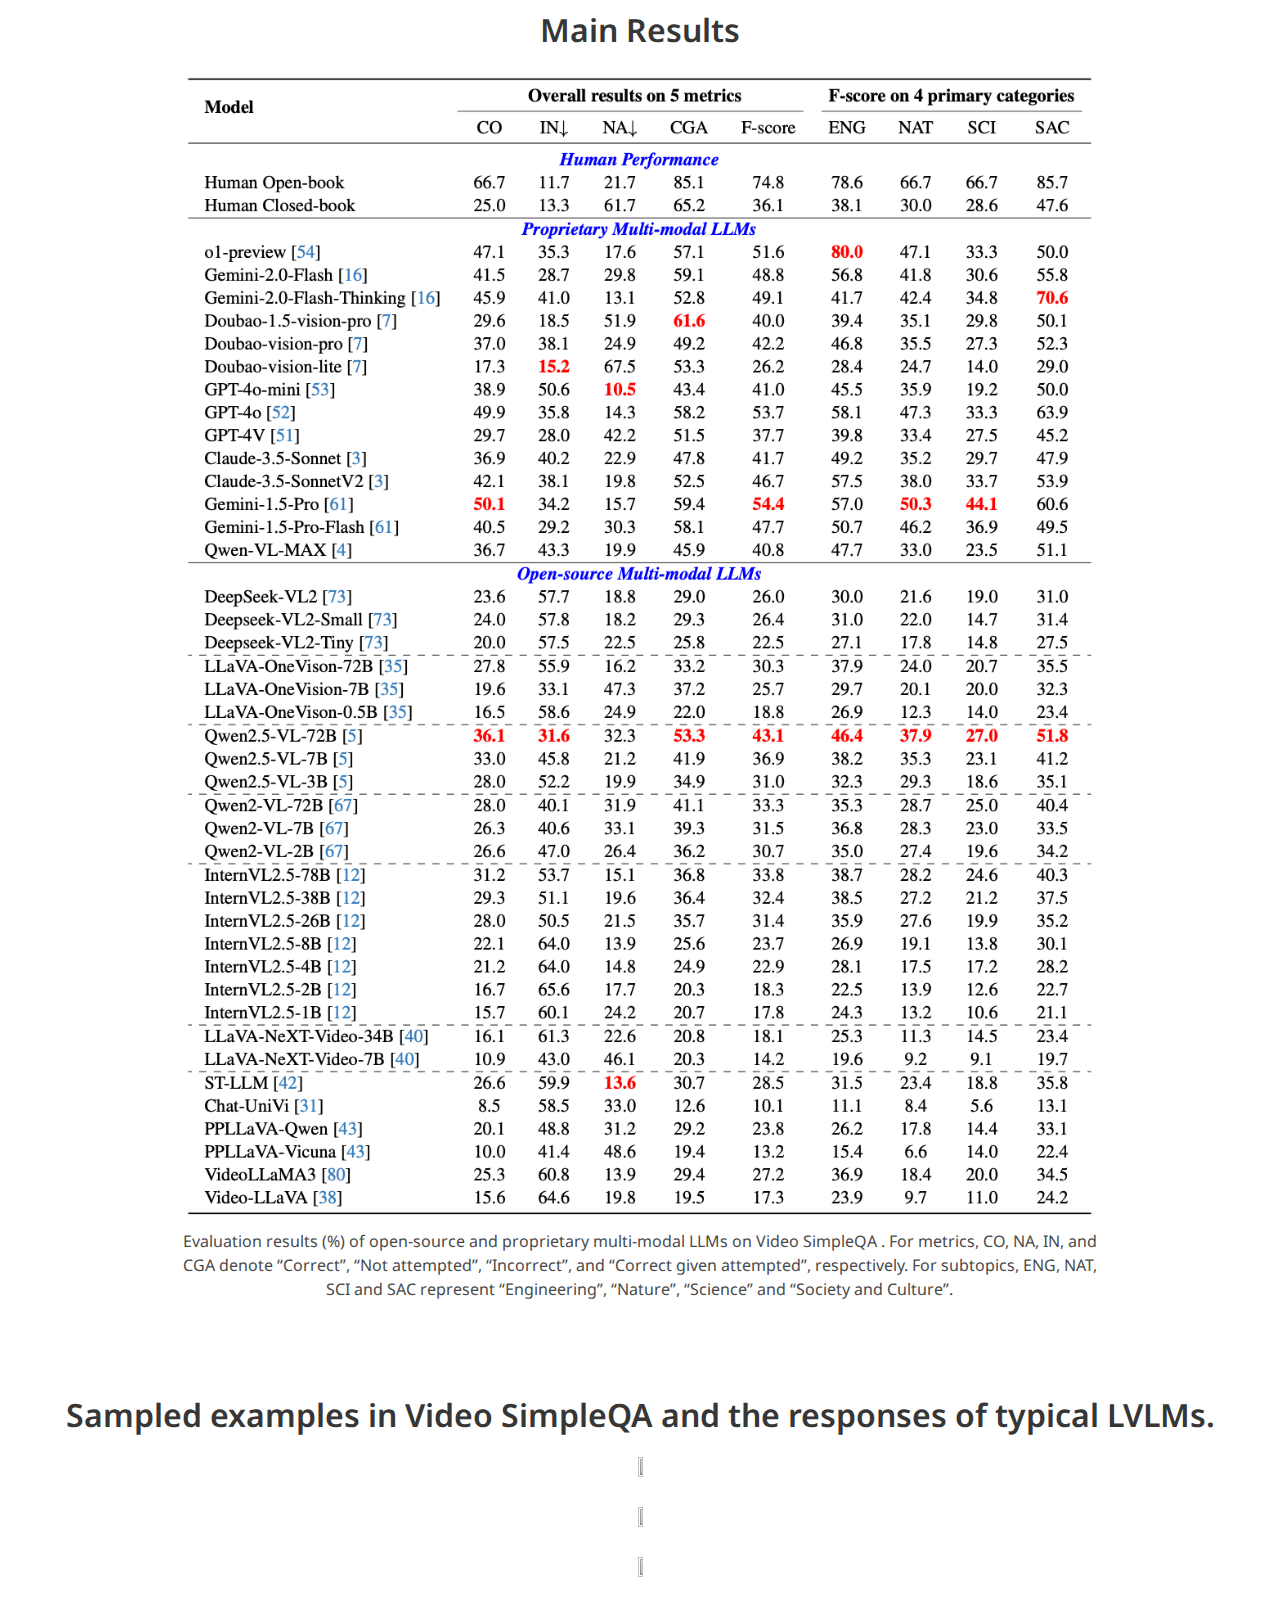
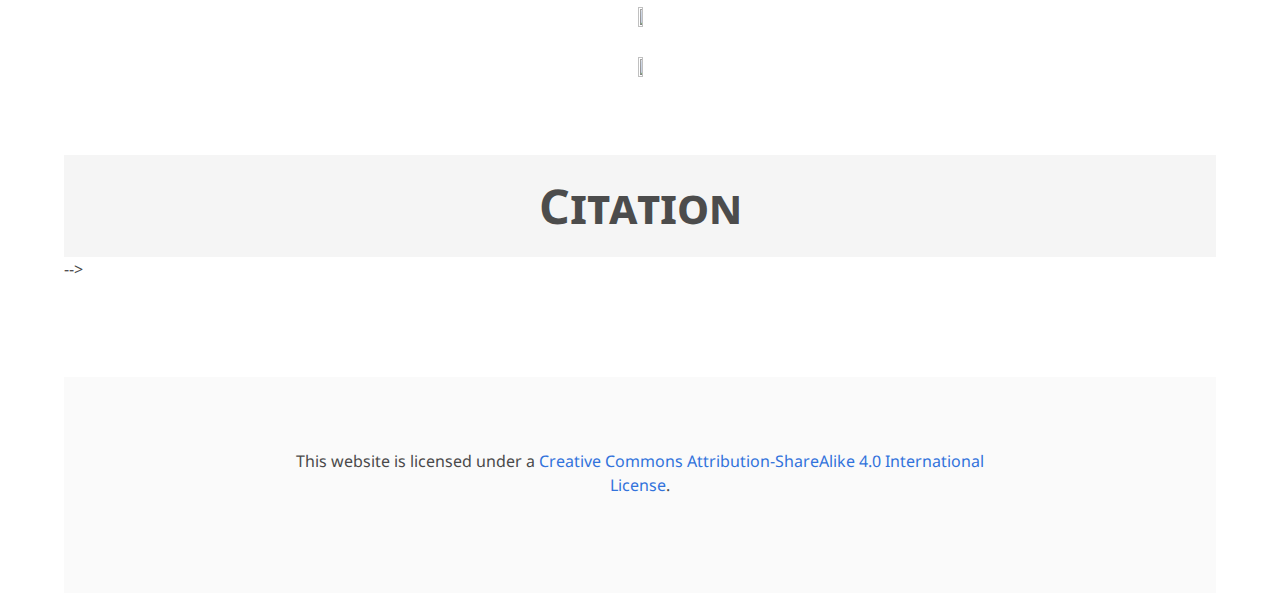
==== commit 4e248c2a: "Update" ====
--- a/index.html
+++ b/index.html
@@ -945,7 +945,7 @@
                   <p style="font-size: 12px; margin-left: 5px; color: #858383;">Peking University</p>
                 </b>
               </td>
-              <td style="vertical-align: middle;">- </td>
+              <td style="vertical-align: middle;">7B</td>
               <td style="vertical-align: middle;">2024-03</td>
               <td style="vertical-align: middle;">26.6</td>
               <td style="vertical-align: middle;">59.9</td>
@@ -965,7 +965,7 @@
                   <p style="font-size: 12px; margin-left: 5px; color: #858383;">Peking University</p>
                 </b>
               </td>
-              <td style="vertical-align: middle;">- </td>
+              <td style="vertical-align: middle;">7B</td>
               <td style="vertical-align: middle;">2023-11</td>
               <td style="vertical-align: middle;">8.5</td>
               <td style="vertical-align: middle;">58.5</td>
@@ -985,7 +985,7 @@
                   <p style="font-size: 12px; margin-left: 5px; color: #858383;">Peking University</p>
                 </b>
               </td>
-              <td style="vertical-align: middle;">- </td>
+              <td style="vertical-align: middle;">7B</td>
               <td style="vertical-align: middle;">2024-10</td>
               <td style="vertical-align: middle;">20.1</td>
               <td style="vertical-align: middle;">48.8</td>
@@ -1005,7 +1005,7 @@
                   <p style="font-size: 12px; margin-left: 5px; color: #858383;">Peking University</p>
                 </b>
               </td>
-              <td style="vertical-align: middle;">- </td>
+              <td style="vertical-align: middle;">7B</td>
               <td style="vertical-align: middle;">2024-10</td>
               <td style="vertical-align: middle;">10.0</td>
               <td style="vertical-align: middle;">41.4</td>
@@ -1025,7 +1025,7 @@
                   <p style="font-size: 12px; margin-left: 5px; color: #858383;">DAMO</p>
                 </b>
               </td>
-              <td style="vertical-align: middle;">- </td>
+              <td style="vertical-align: middle;">7B</td>
               <td style="vertical-align: middle;">2025-01</td>
               <td style="vertical-align: middle;">25.3</td>
               <td style="vertical-align: middle;">60.8</td>
@@ -1045,7 +1045,7 @@
                   <p style="font-size: 12px; margin-left: 5px; color: #858383;">Peking University</p>
                 </b>
               </td>
-              <td style="vertical-align: middle;">- </td>
+              <td style="vertical-align: middle;">7B</td>
               <td style="vertical-align: middle;">2023-11</td>
               <td style="vertical-align: middle;">15.6</td>
               <td style="vertical-align: middle;">64.6</td>
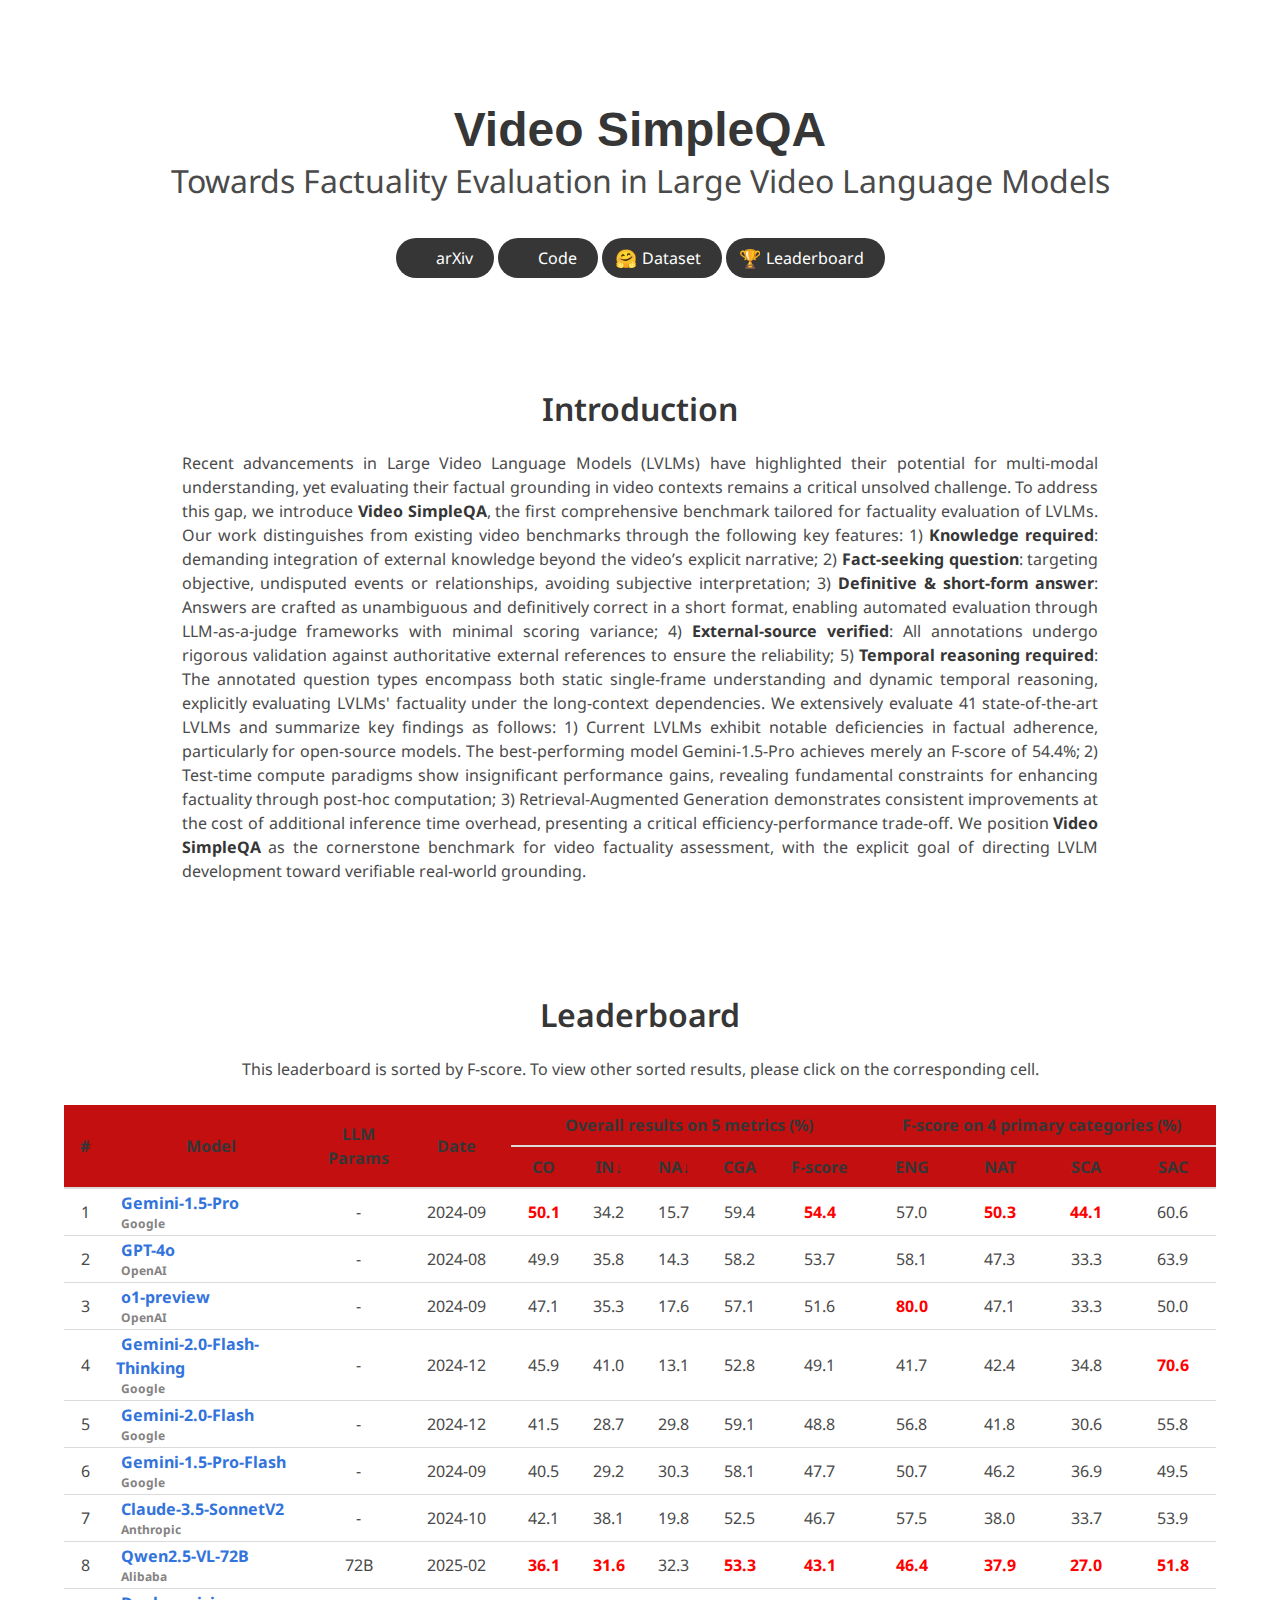
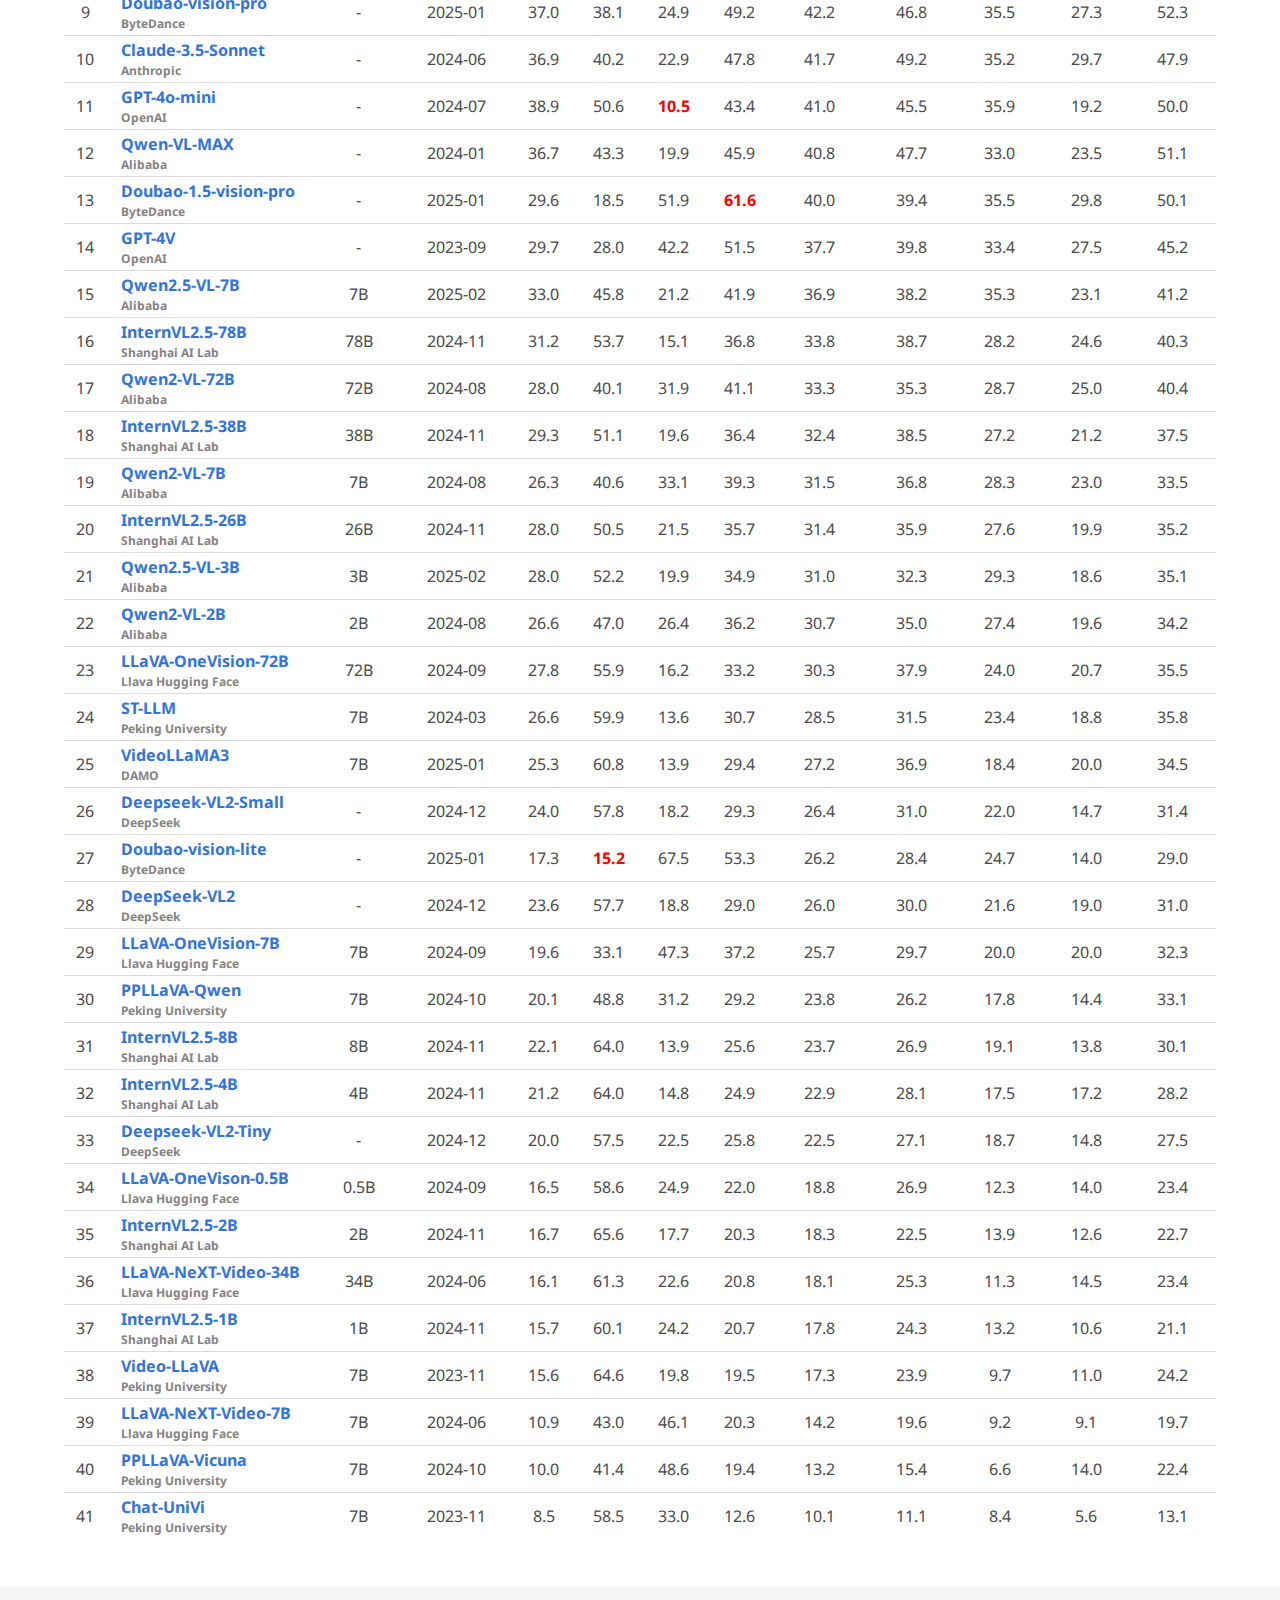
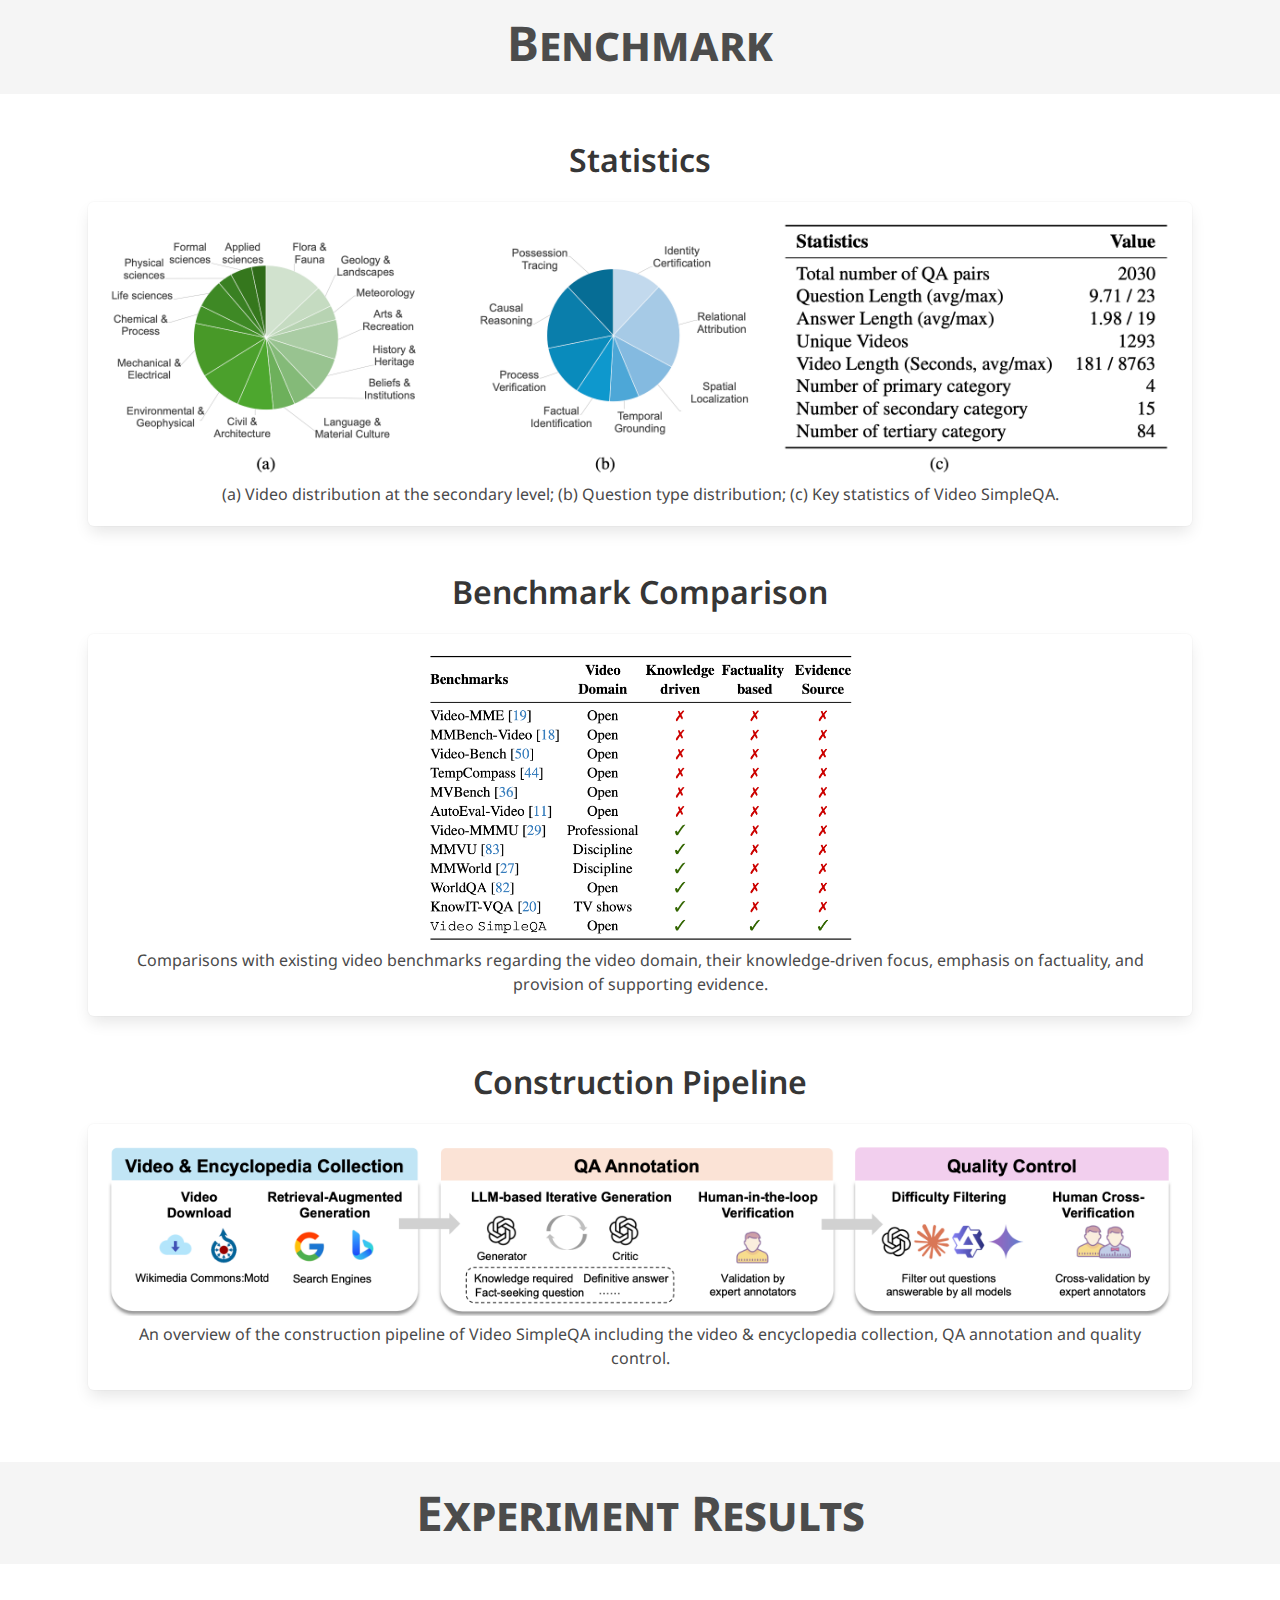
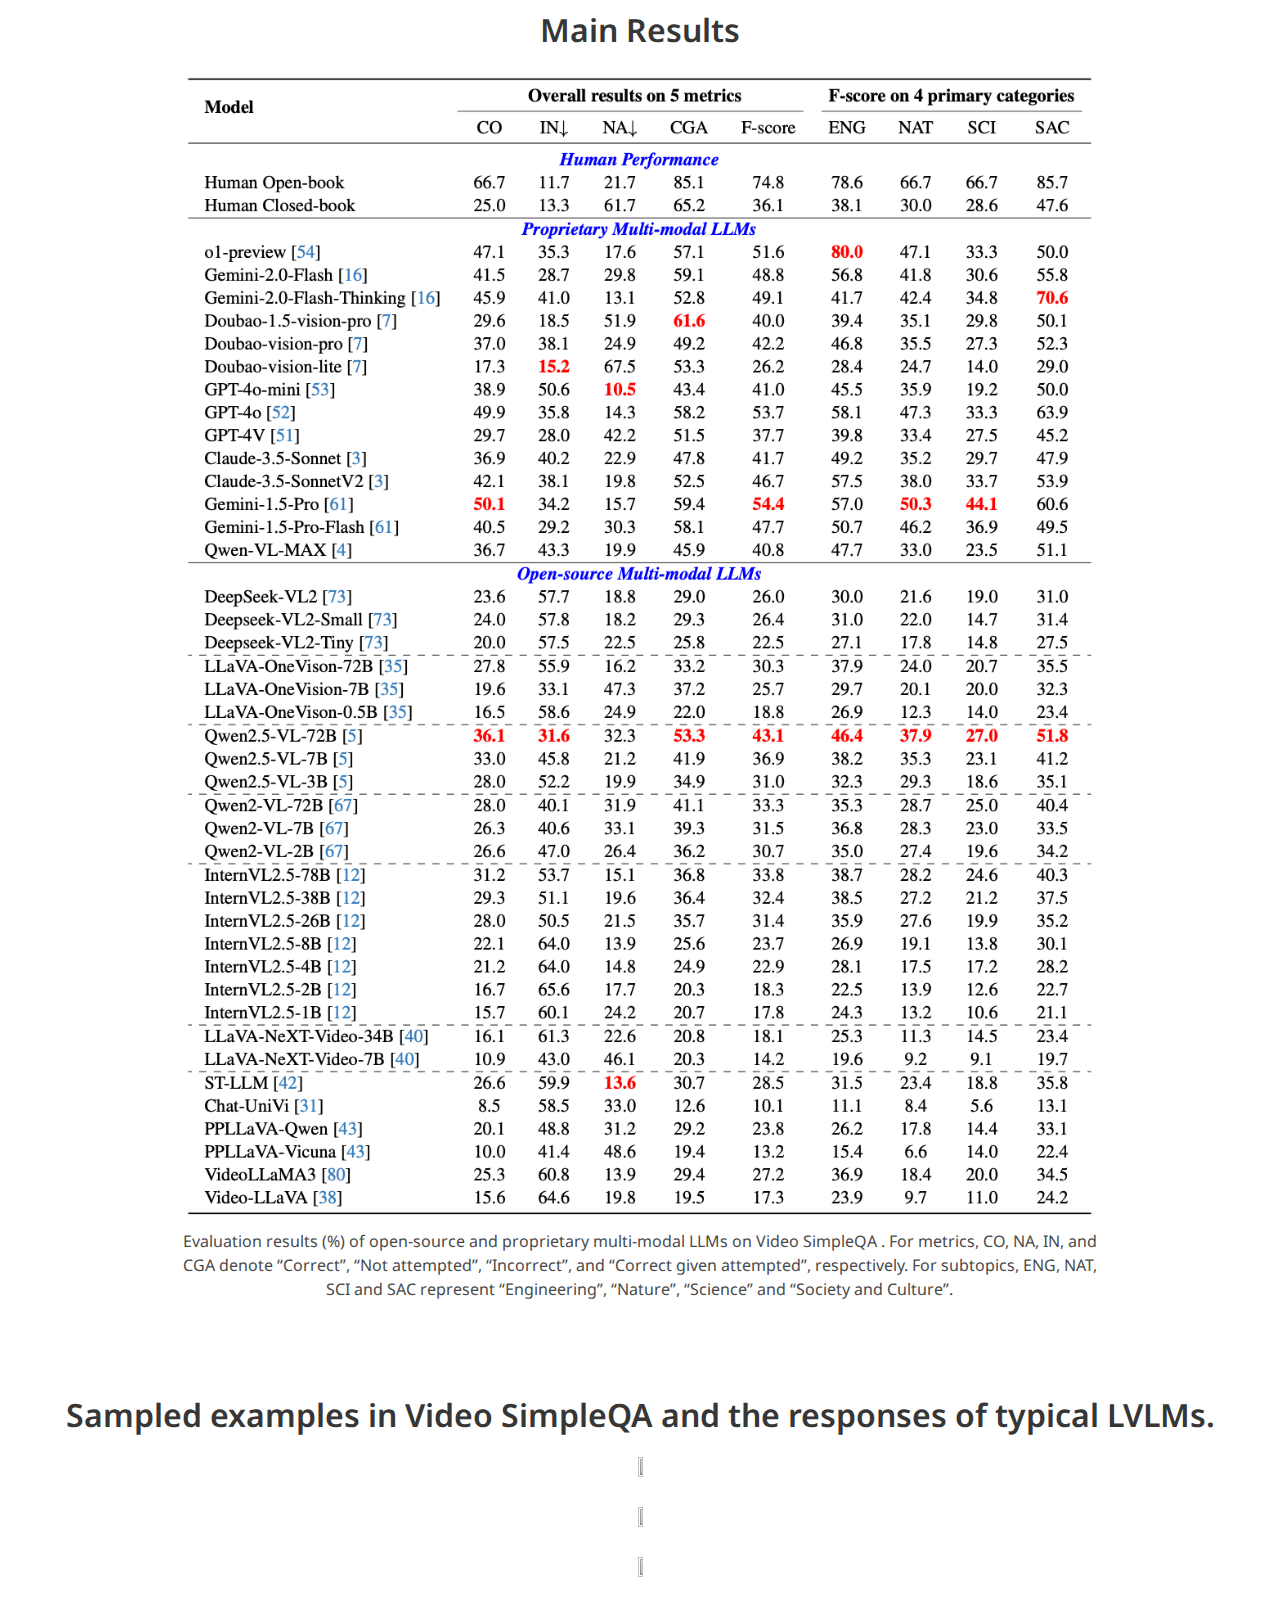
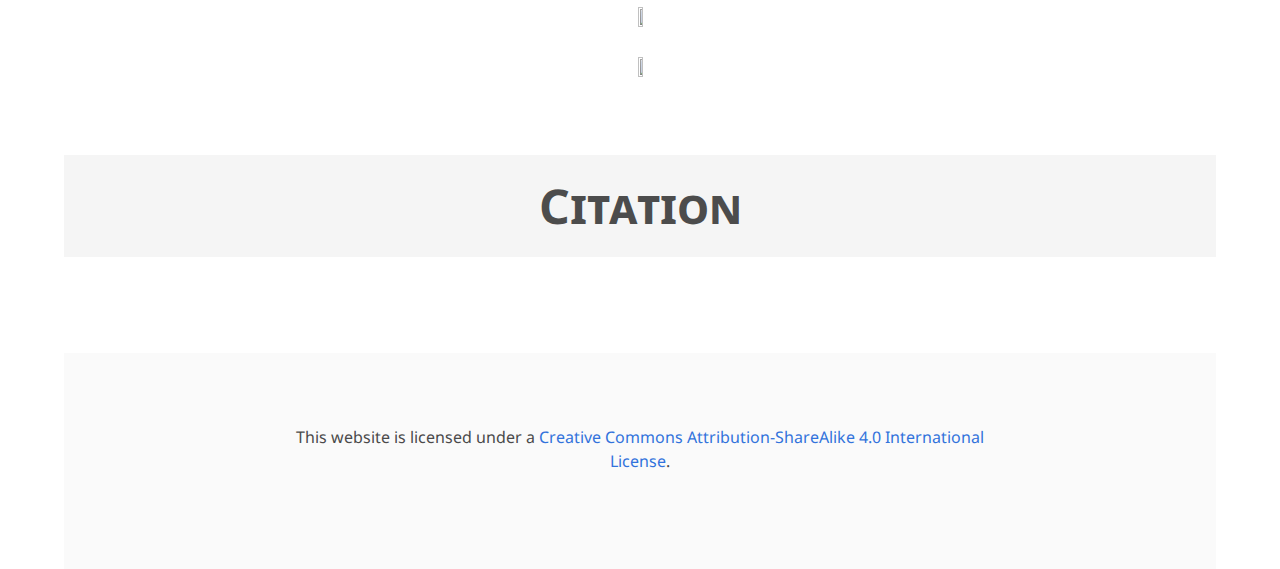
==== commit 6a84a01d: "Update" ====
--- a/index.html
+++ b/index.html
@@ -38,7 +38,64 @@
   <script type="text/javascript" src="./static/js/echarts.min.js"></script>
   <script src="./static/js/circle.js"></script>
 
+  <!-- Knowledge Categories Sunburst Chart Styles -->
   <style>
+    /* Knowledge Categories Chart Styles */
+    #knowledge-chart {
+        width: 100%;
+        height: 700px;
+        margin: 0 auto;
+    }
+    
+    .chart-container {
+        position: relative;
+        width: 100%;
+        max-width: 1200px;
+        margin: 0 auto;
+    }
+    
+    .chart-title {
+        text-align: center;
+        font-size: 1.5rem;
+        margin-bottom: 20px;
+        font-weight: bold;
+    }
+    
+    /* Original styles from the first file */
+    .controls {
+        position: fixed;
+        top: 20px;
+        right: 20px;
+        z-index: 1000;
+        display: flex;
+        gap: 10px;
+    }
+    .btn {
+        padding: 10px 20px;
+        color: white;
+        border: none;
+        border-radius: 4px;
+        cursor: pointer;
+        font-size: 16px;
+        box-shadow: 0 2px 5px rgba(0,0,0,0.2);
+    }
+    .export-button { background-color: #4CAF50; }
+    .pdf-button { background-color: #E91E63; }
+    .copy-button { background-color: #2196F3; }
+    .btn:hover { opacity: 0.9; }
+    #copySuccess {
+        display: none;
+        position: fixed;
+        top: 70px;
+        right: 20px;
+        padding: 10px;
+        background-color: #4CAF50;
+        color: white;
+        border-radius: 4px;
+        z-index: 1000;
+    }
+
+    /* Table styles */
     .no-sort {
         cursor: default;
         pointer-events: none;
@@ -56,6 +113,23 @@
     }
     .header-level-4 {
         background-color: #ffcce0; /* Fourth level header background */
+    }
+    
+    /* Print styles */
+    @media print {
+        .controls, #copySuccess {
+            display: none !important;
+        }
+        #knowledge-chart {
+            width: 100vw;
+            height: 100vh;
+            margin: 0;
+            padding: 0;
+        }
+        @page {
+            size: auto;
+            margin: 0mm;
+        }
     }
   </style>
 
@@ -1120,8 +1194,6 @@
       </div>
     </div>
 
-    
-
 
   </div> 
 </section>
@@ -1201,12 +1273,11 @@
 <br>
 <br>
 
-
 <section class="hero is-light is-small">
   <div class="hero-body has-text-centered">
     <h1 class="title is-1 mathvista_other" id="citation">Citation</h1>
   </div>
-</section> -->
+</section>
 
 <!-- <section class="section" id="BibTeX">
   <div class="container is-max-desktop content">
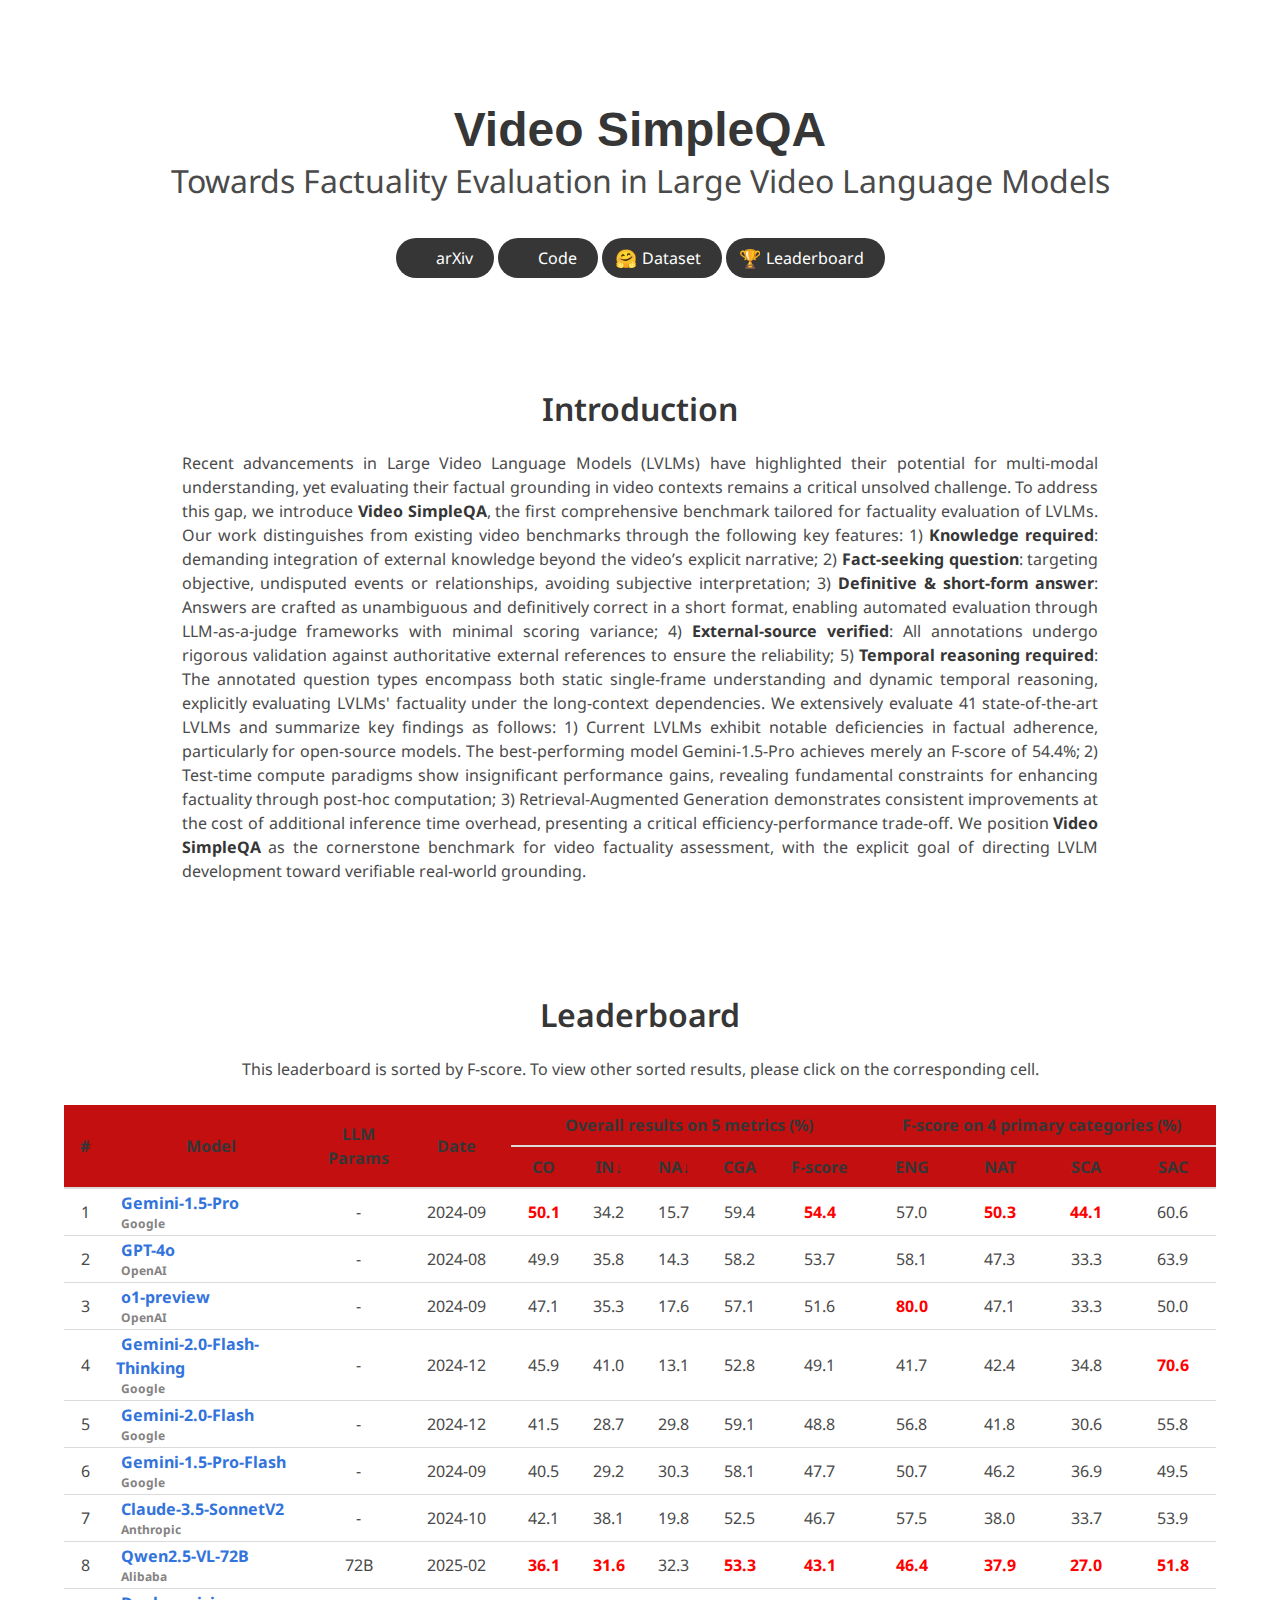
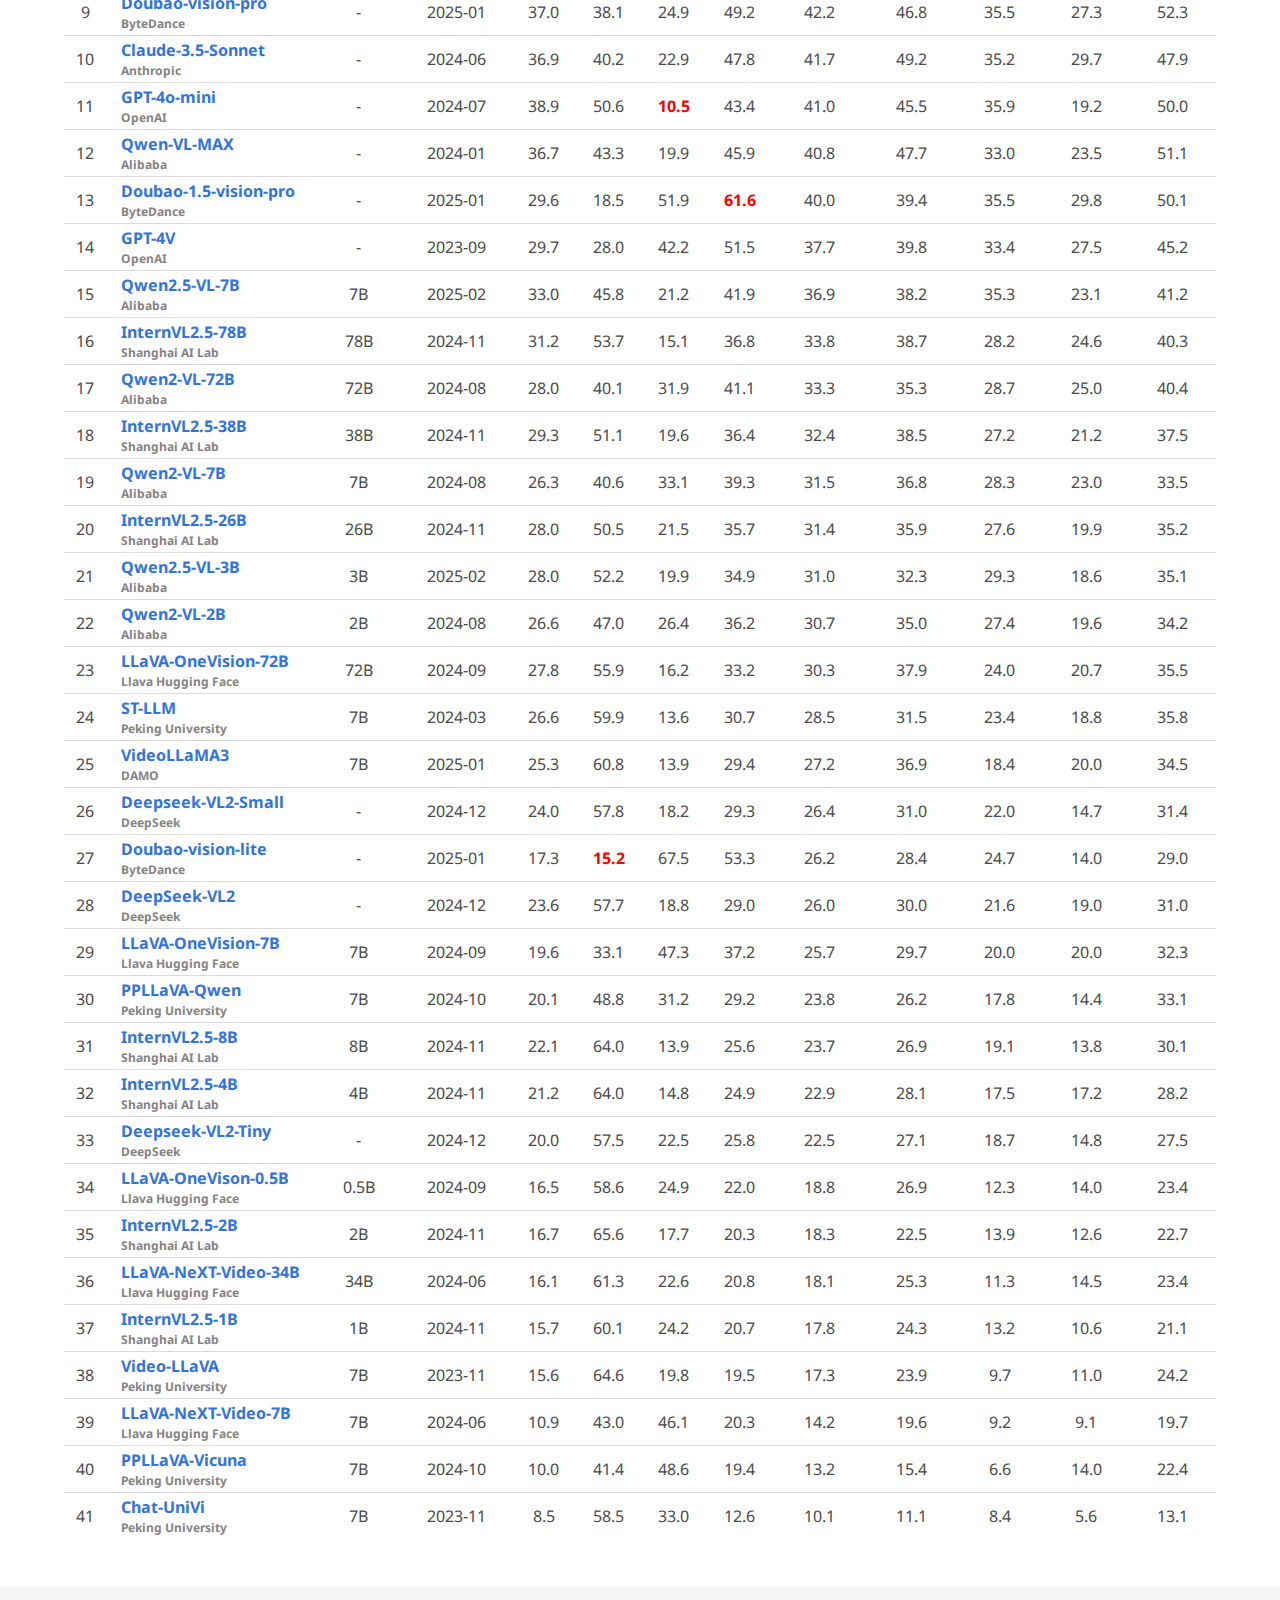
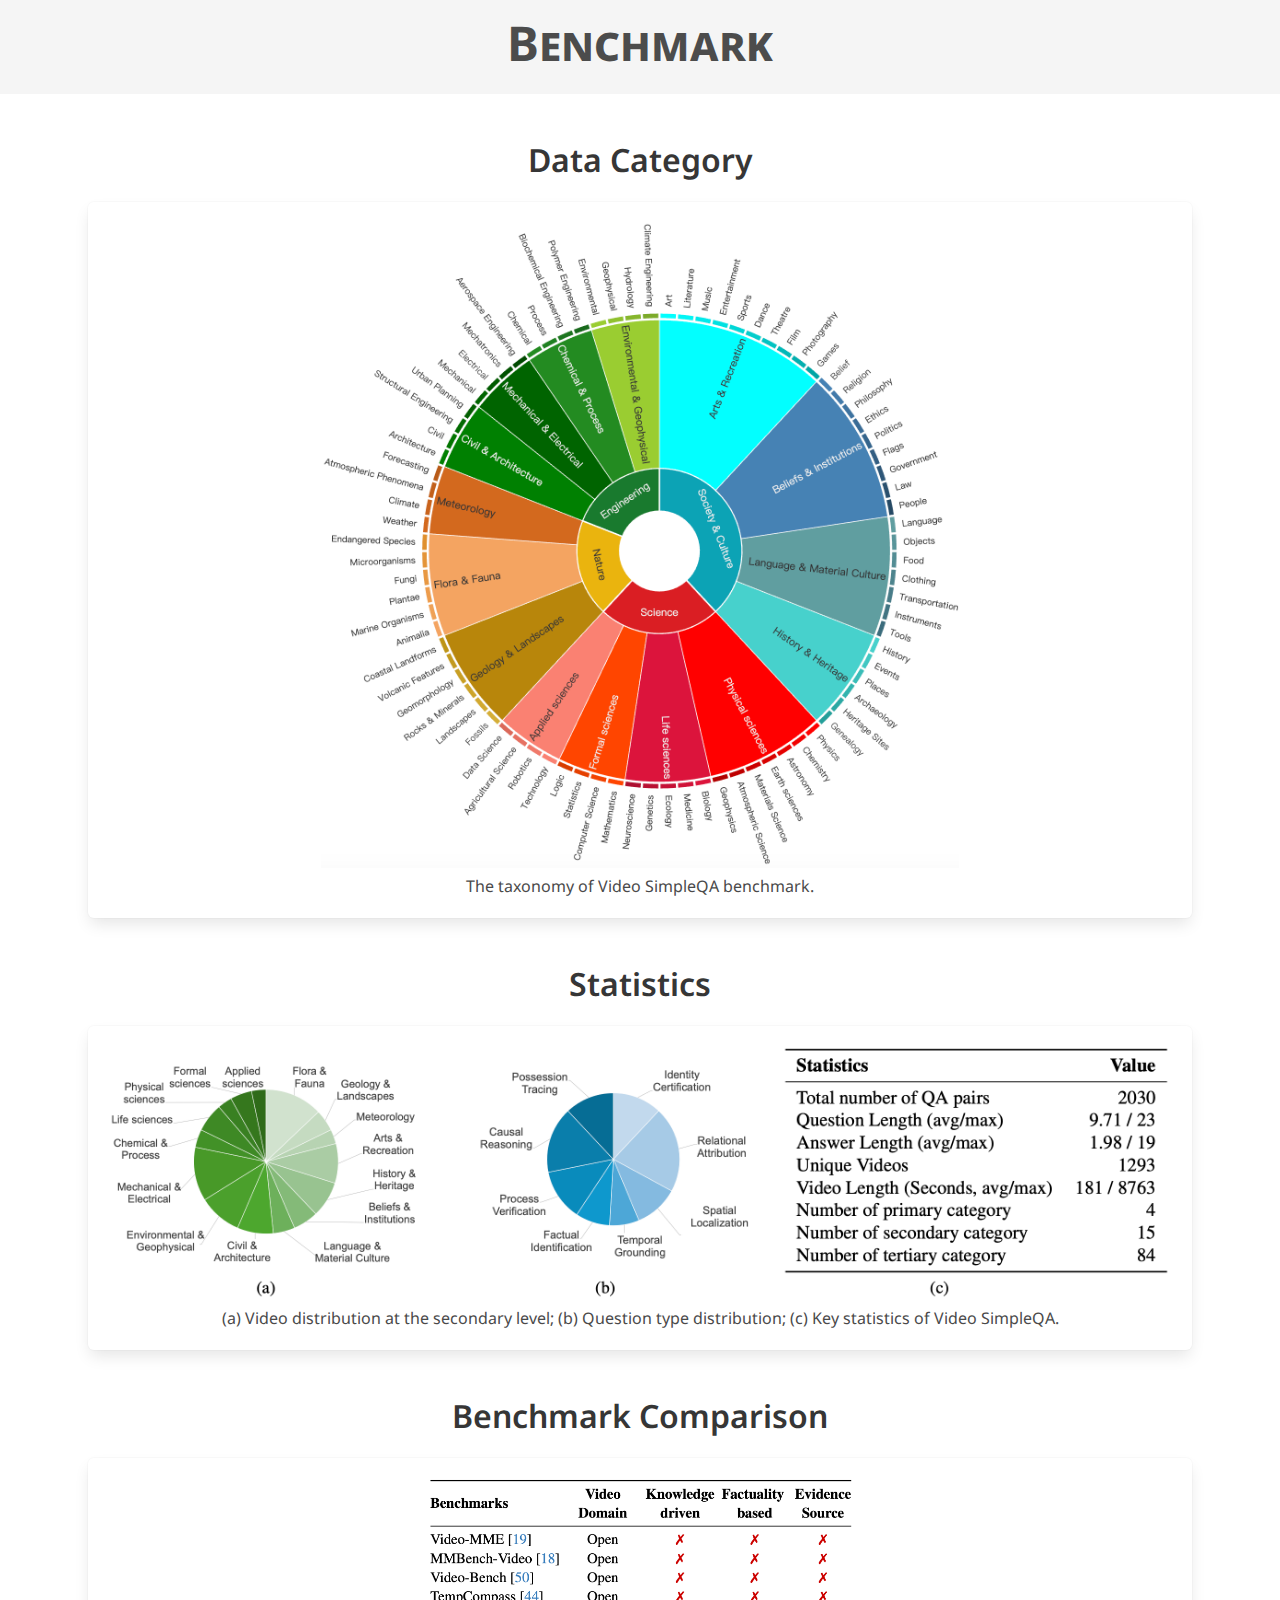
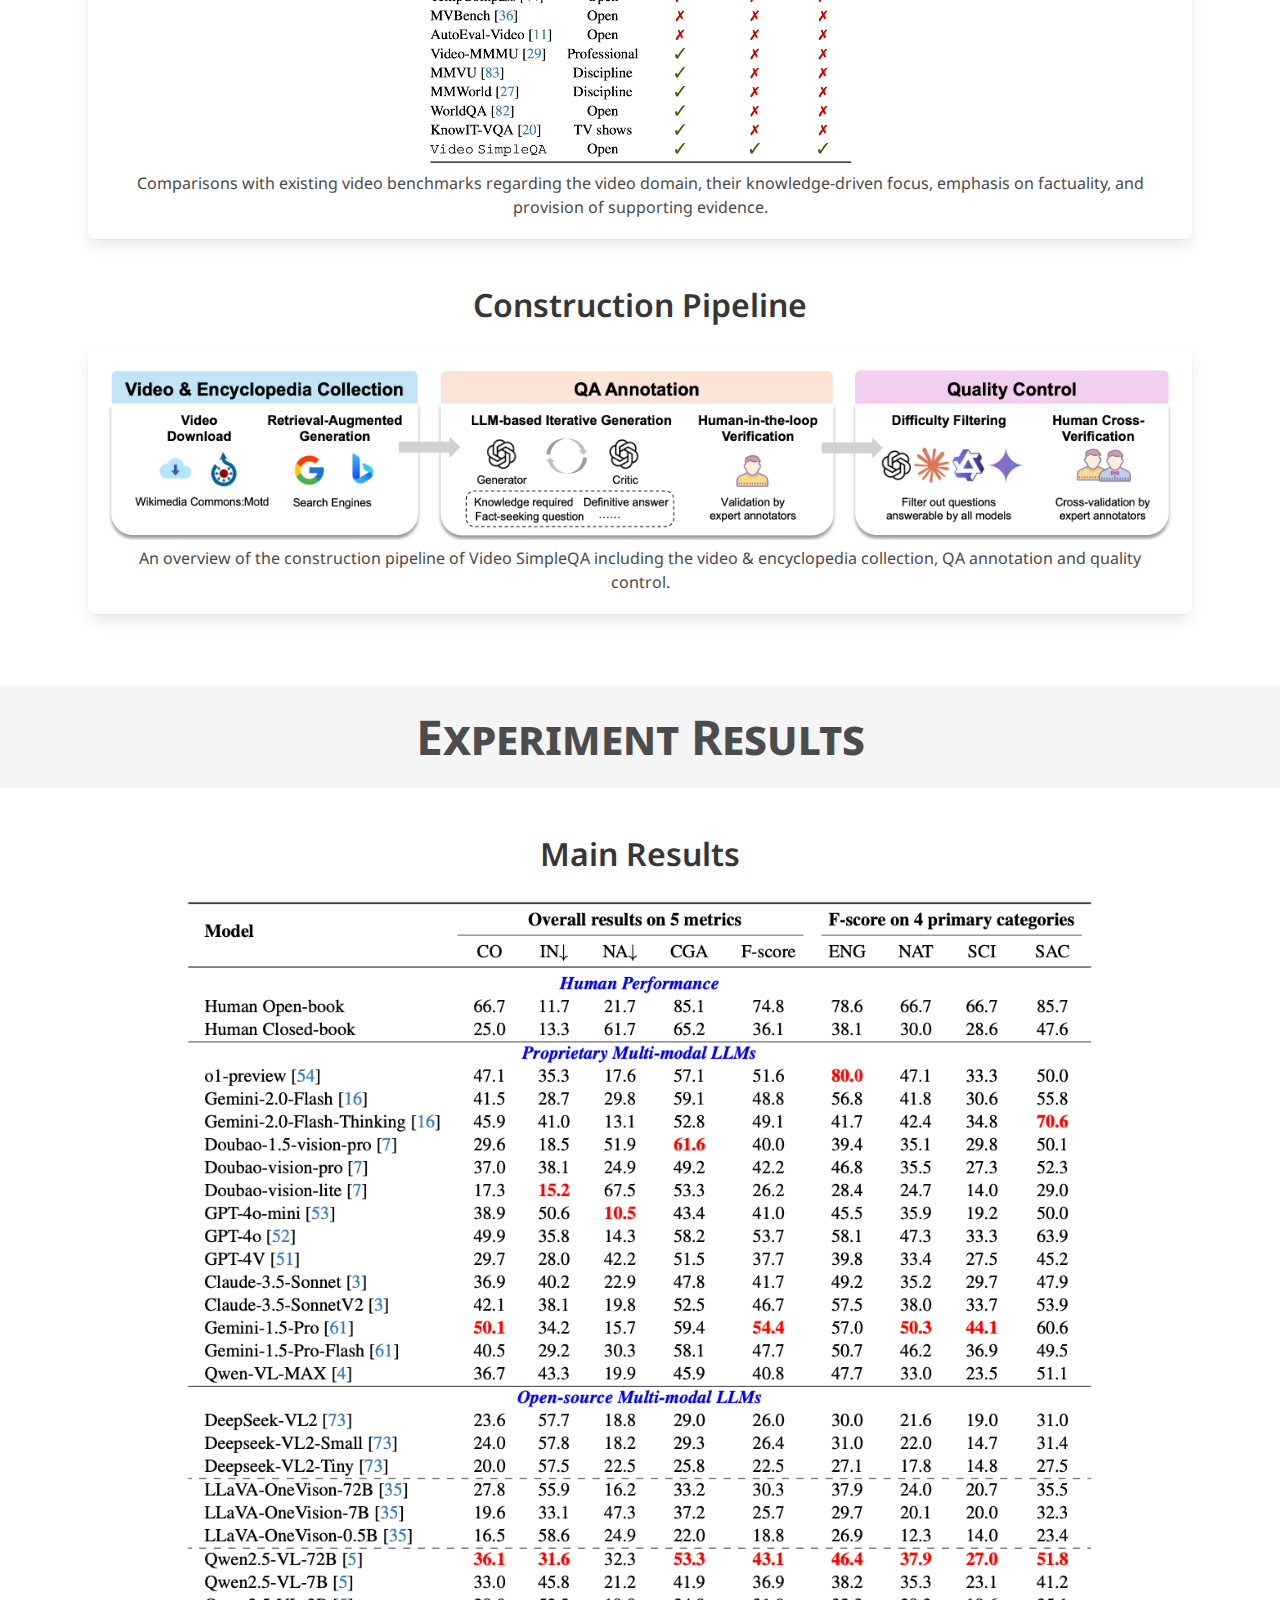
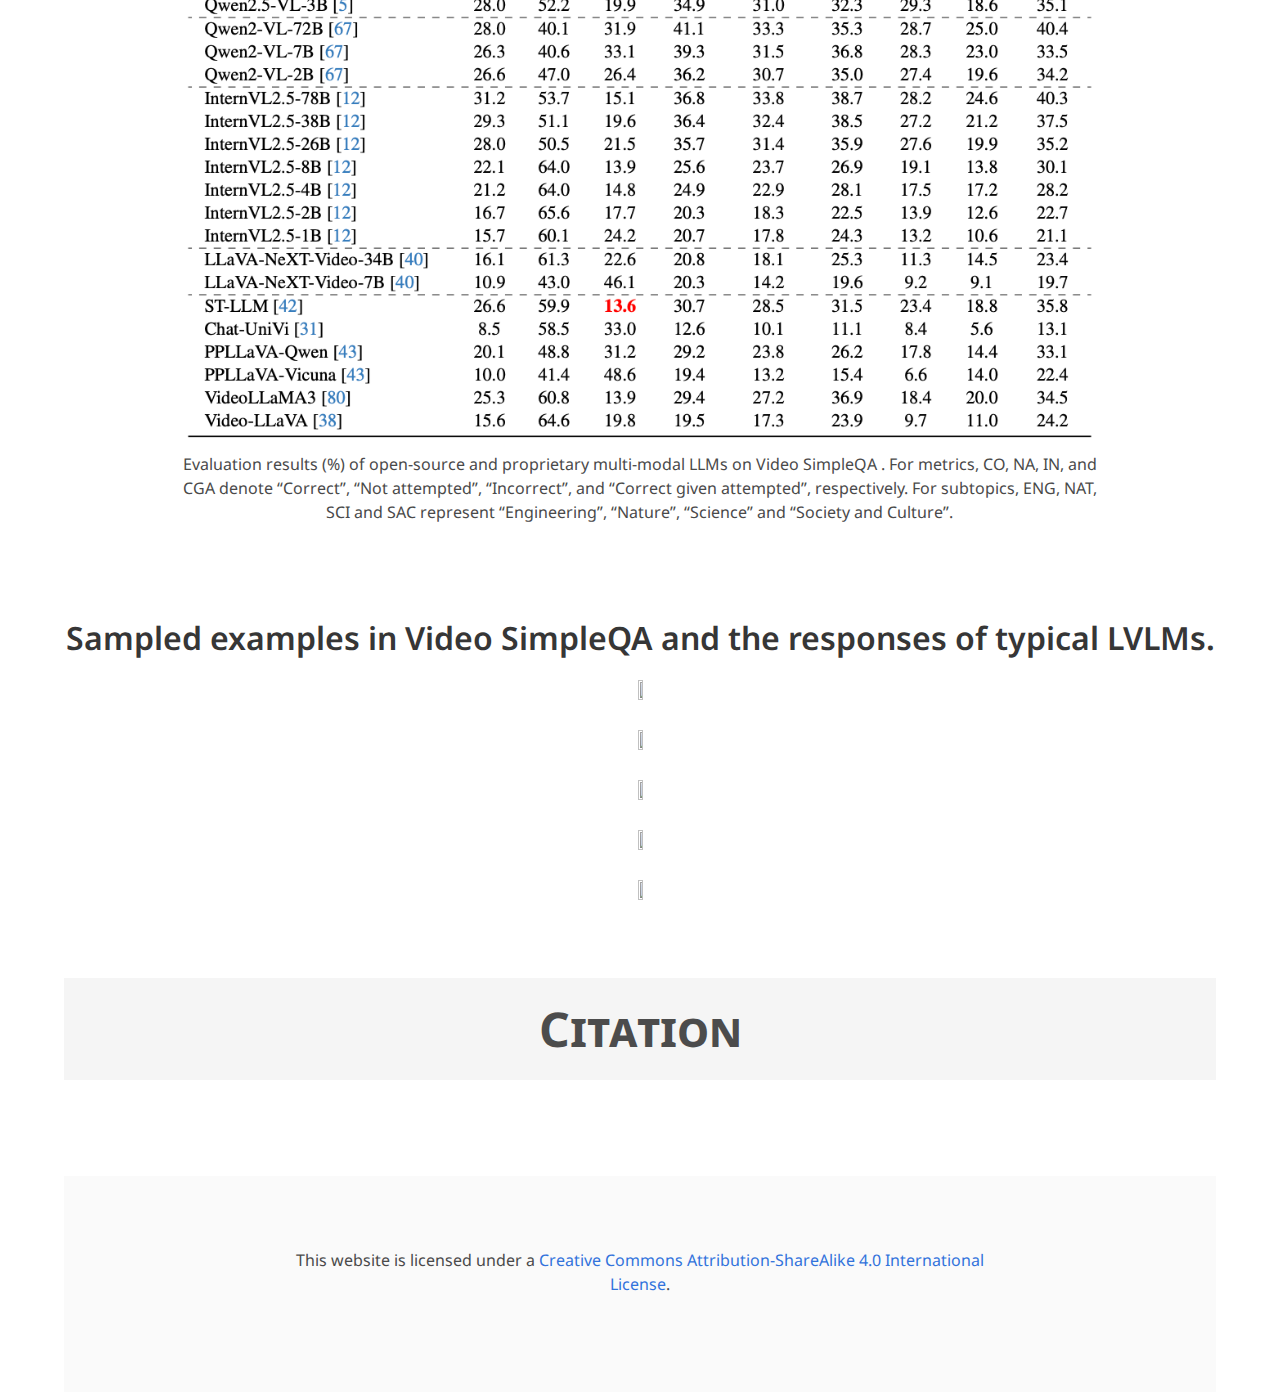
==== commit d2d8339d: "Update" ====
--- a/index.html
+++ b/index.html
@@ -1149,9 +1149,22 @@
   </h1>
   </div>
 </section>
-            
+
 <section class="section">
   <div class="container">
+      <!-- Data Category -->
+      <div class="columns is-centered">
+        <div class="column has-text-centered">
+          <h2 class="title is-3">Data Category</h2>
+          <div class="box m-5">
+            <div class="content has-text-centered">
+              <img src="static/img/category.png" alt="grade-lv" style="max-width: 60%;"/>
+              <p>The taxonomy of Video SimpleQA benchmark.
+              </p> 
+            </div>
+          </div>
+        </div>
+      </div>
     <!-- Statistics -->
     <div class="columns is-centered">
       <div class="column has-text-centered">
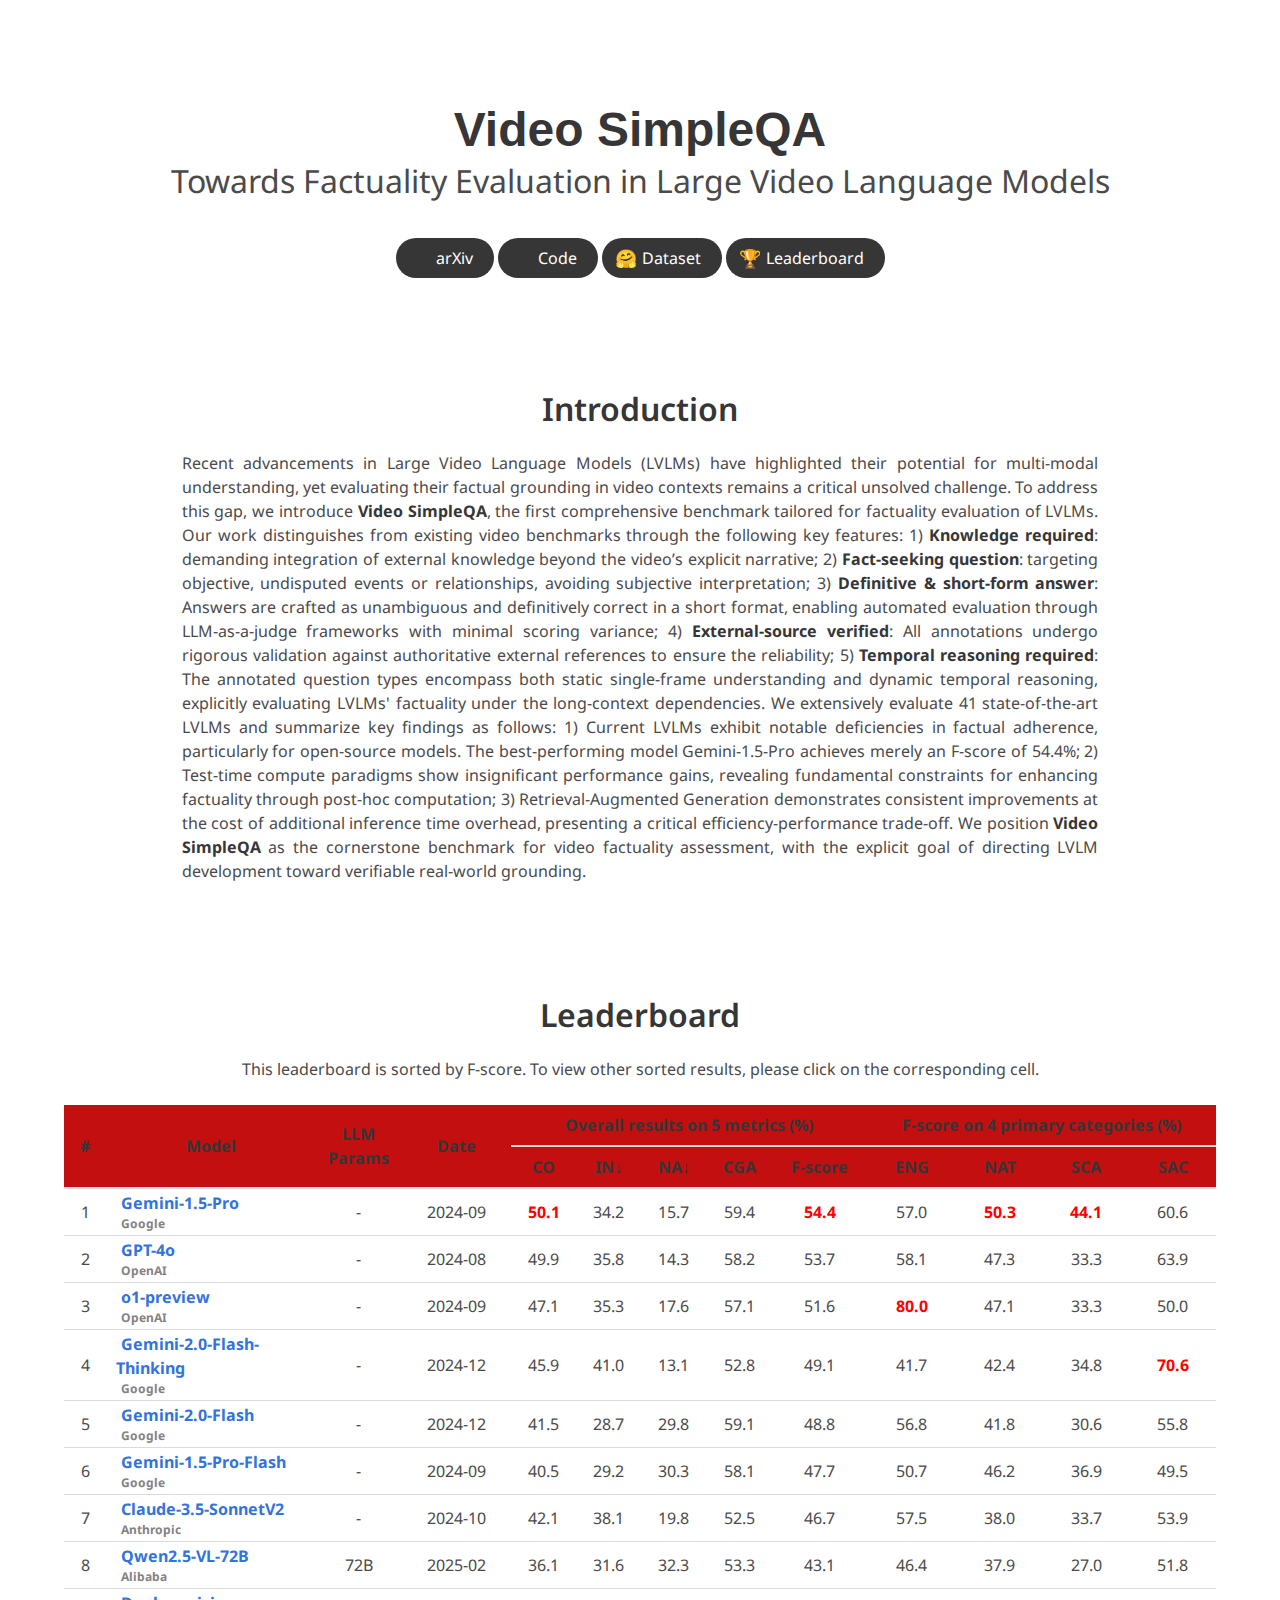
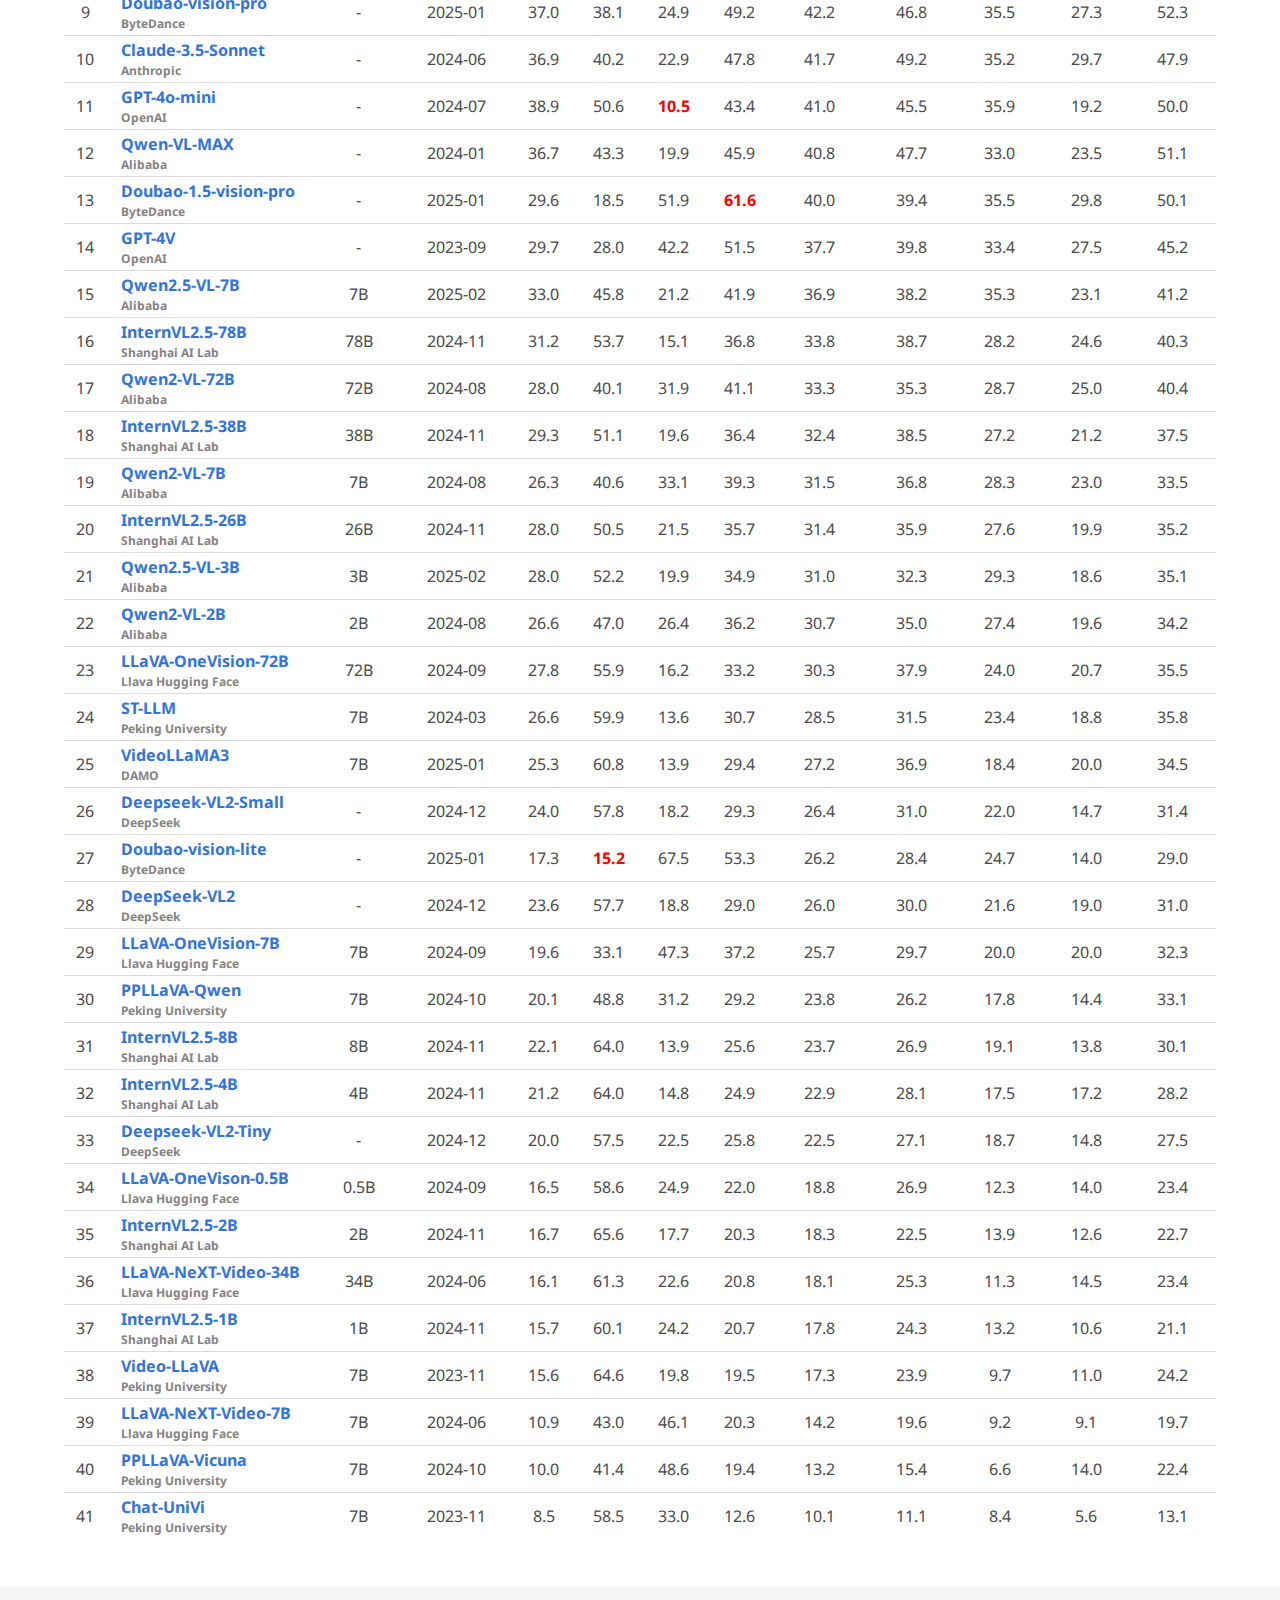
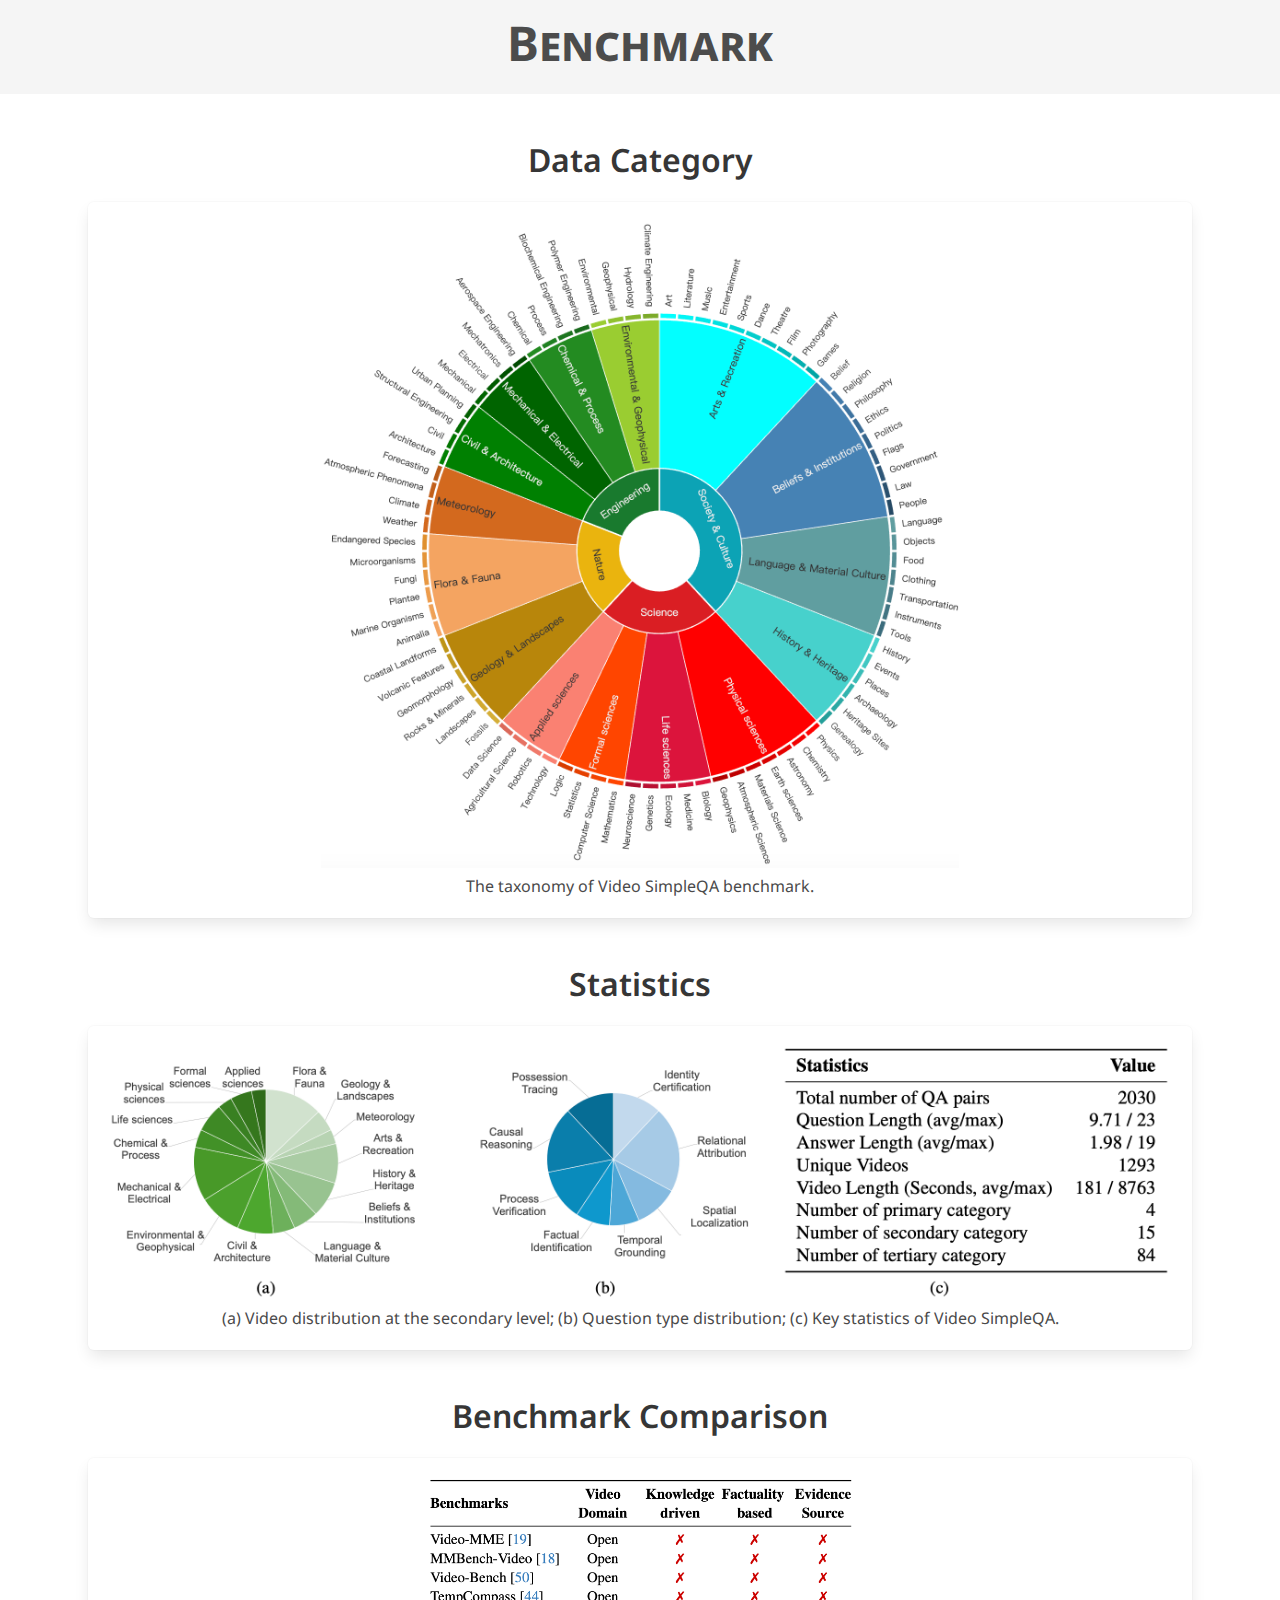
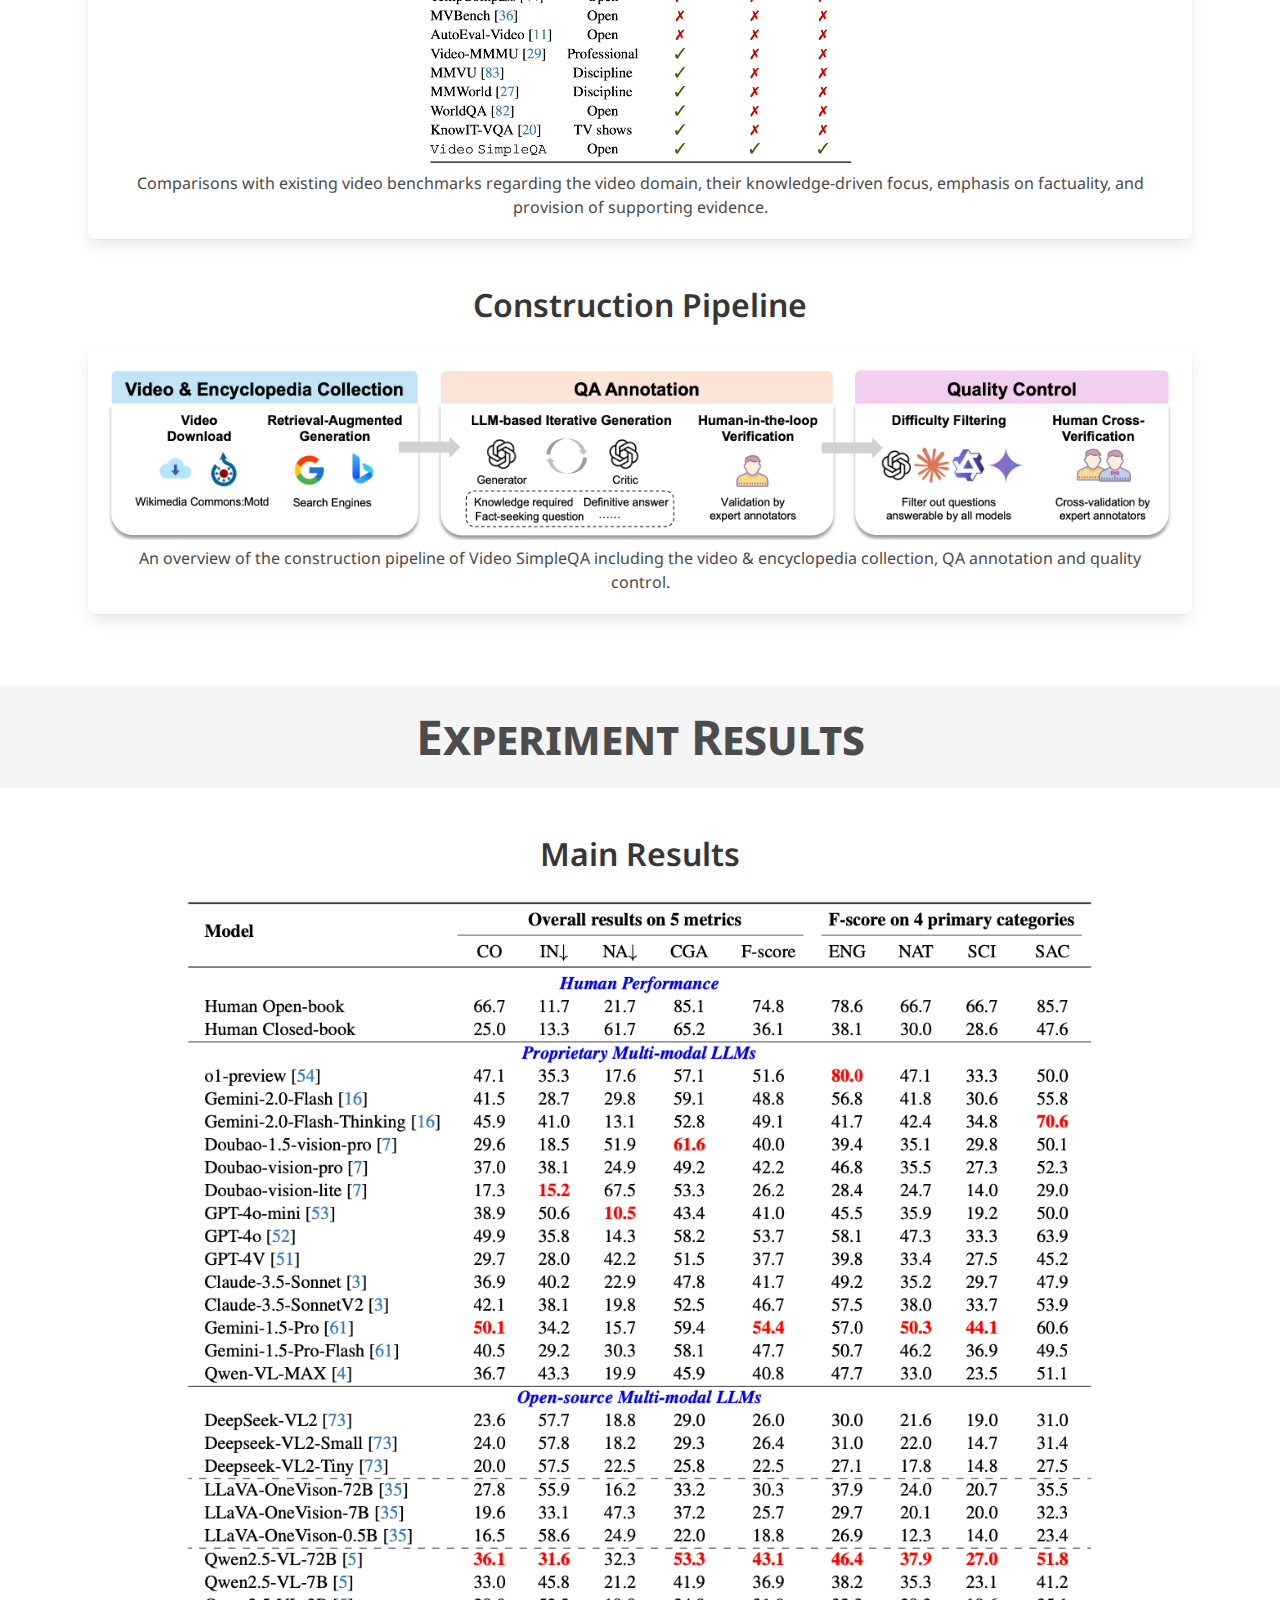
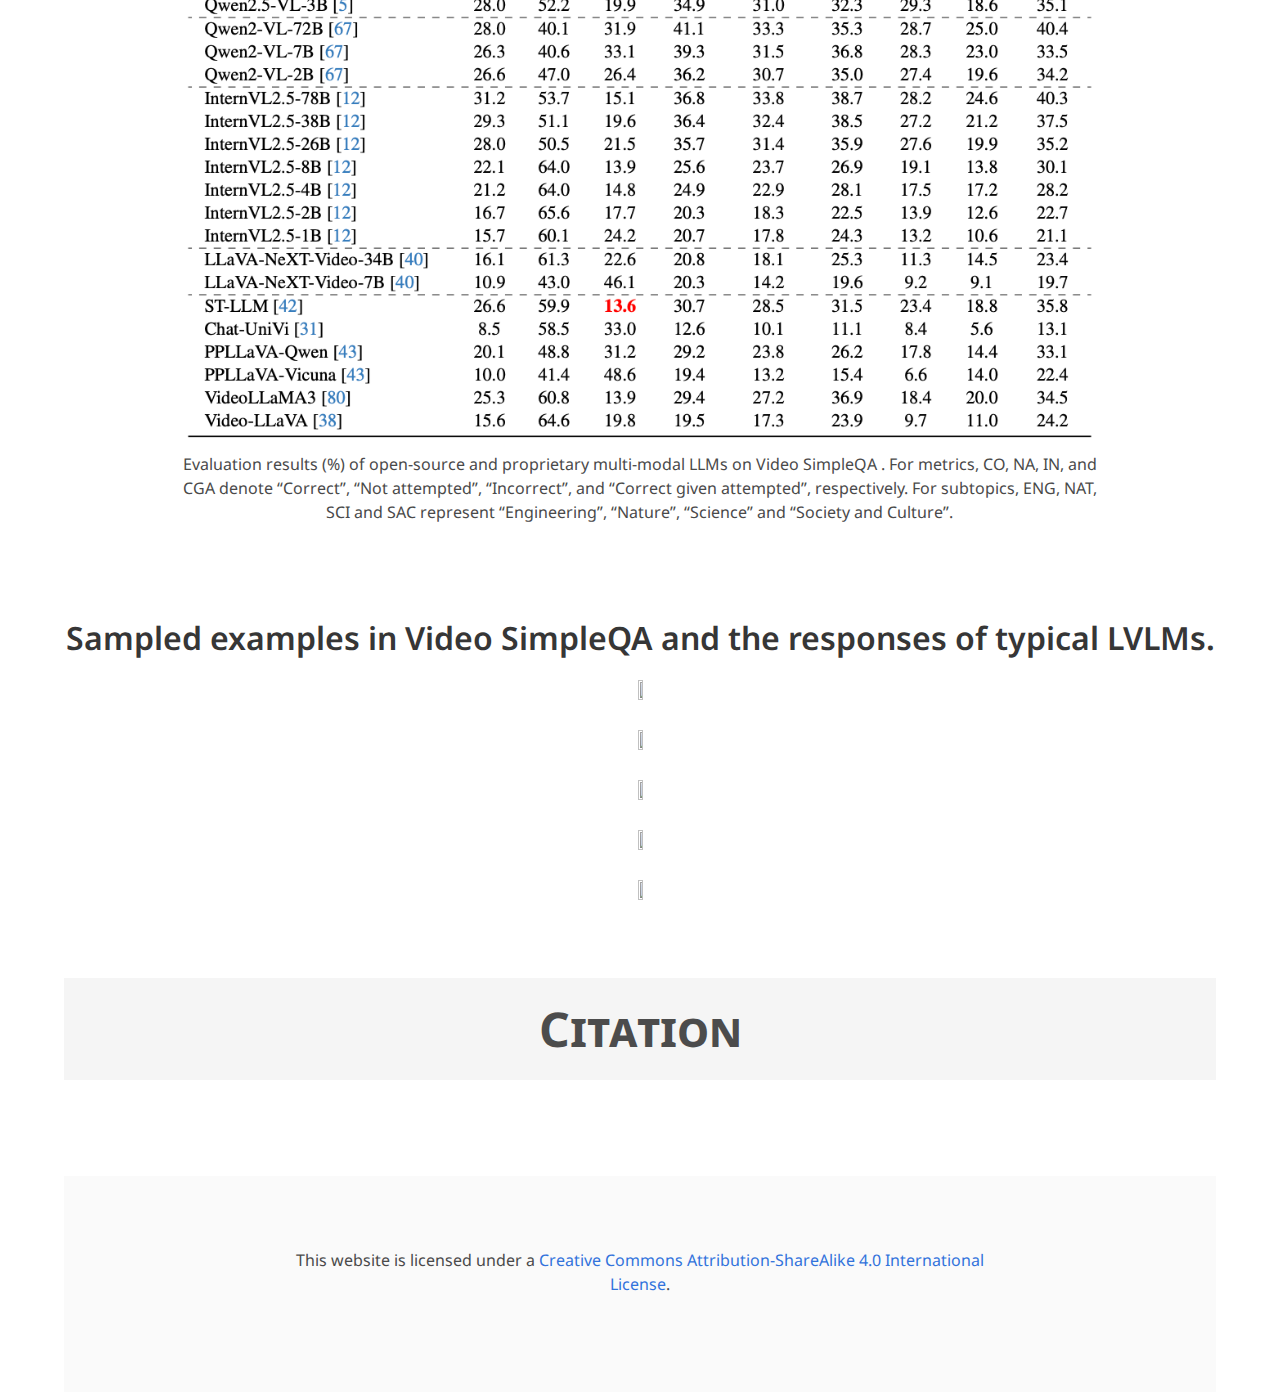
==== commit 9eed4e90: "Update Leaderboard" ====
--- a/index.html
+++ b/index.html
@@ -721,15 +721,15 @@
               </td>
               <td style="vertical-align: middle;">72B</td>
               <td style="vertical-align: middle;">2025-02</td>
-              <td style="vertical-align: middle;"><b style="color: red;">36.1</b></td>
-              <td style="vertical-align: middle;"><b style="color: red;">31.6</b></td>
+              <td style="vertical-align: middle;">36.1</td>
+              <td style="vertical-align: middle;">31.6</td>
               <td style="vertical-align: middle;">32.3</td>
-              <td style="vertical-align: middle;"><b style="color: red;">53.3</b></td>
-              <td style="vertical-align: middle;"><b style="color: red;">43.1</b></td>
-              <td style="vertical-align: middle;"><b style="color: red;">46.4</b></td>
-              <td style="vertical-align: middle;"><b style="color: red;">37.9</b></td>
-              <td style="vertical-align: middle;"><b style="color: red;">27.0</b></td>
-              <td style="vertical-align: middle;"><b style="color: red;">51.8</b></td>
+              <td style="vertical-align: middle;">53.3</td>
+              <td style="vertical-align: middle;">43.1</td>
+              <td style="vertical-align: middle;">46.4</td>
+              <td style="vertical-align: middle;">37.9</td>
+              <td style="vertical-align: middle;">27.0</td>
+              <td style="vertical-align: middle;">51.8</td>
             </tr>
             <tr>
               <td style="vertical-align: middle;">8</td>
